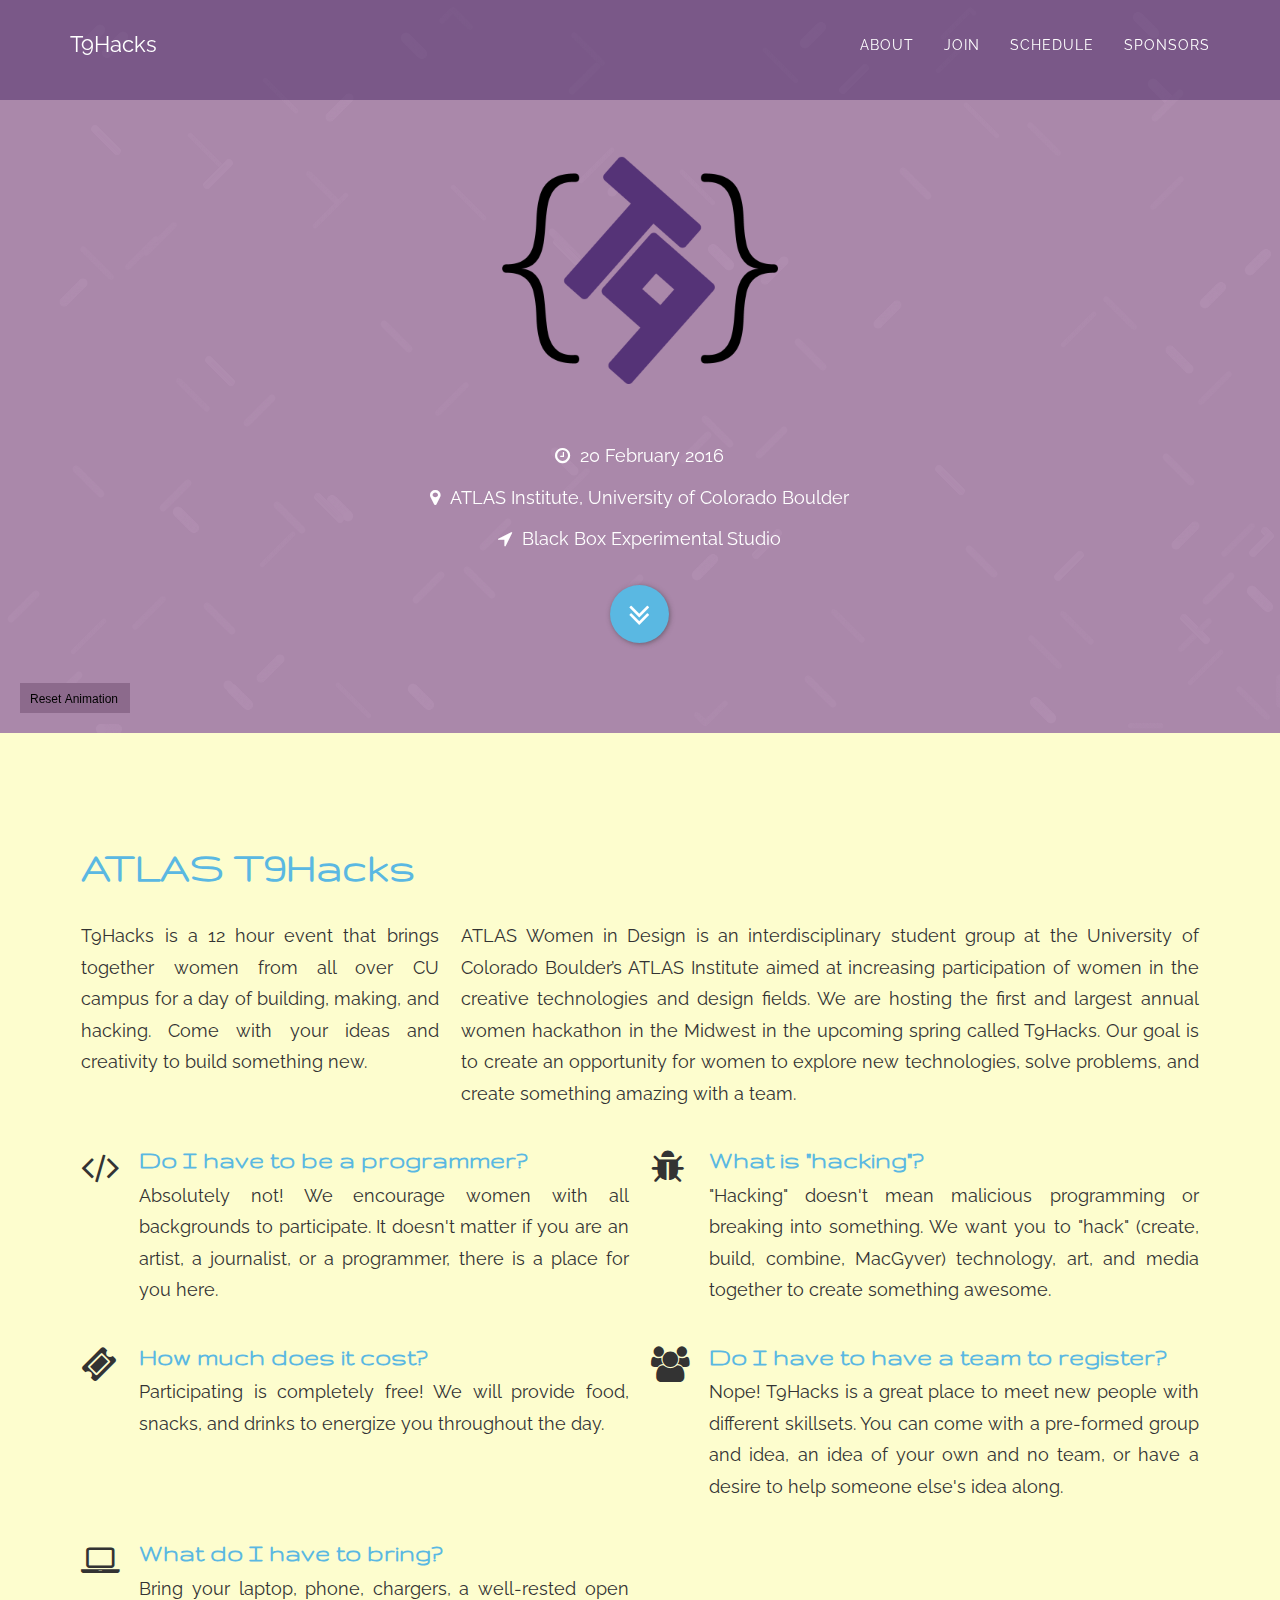
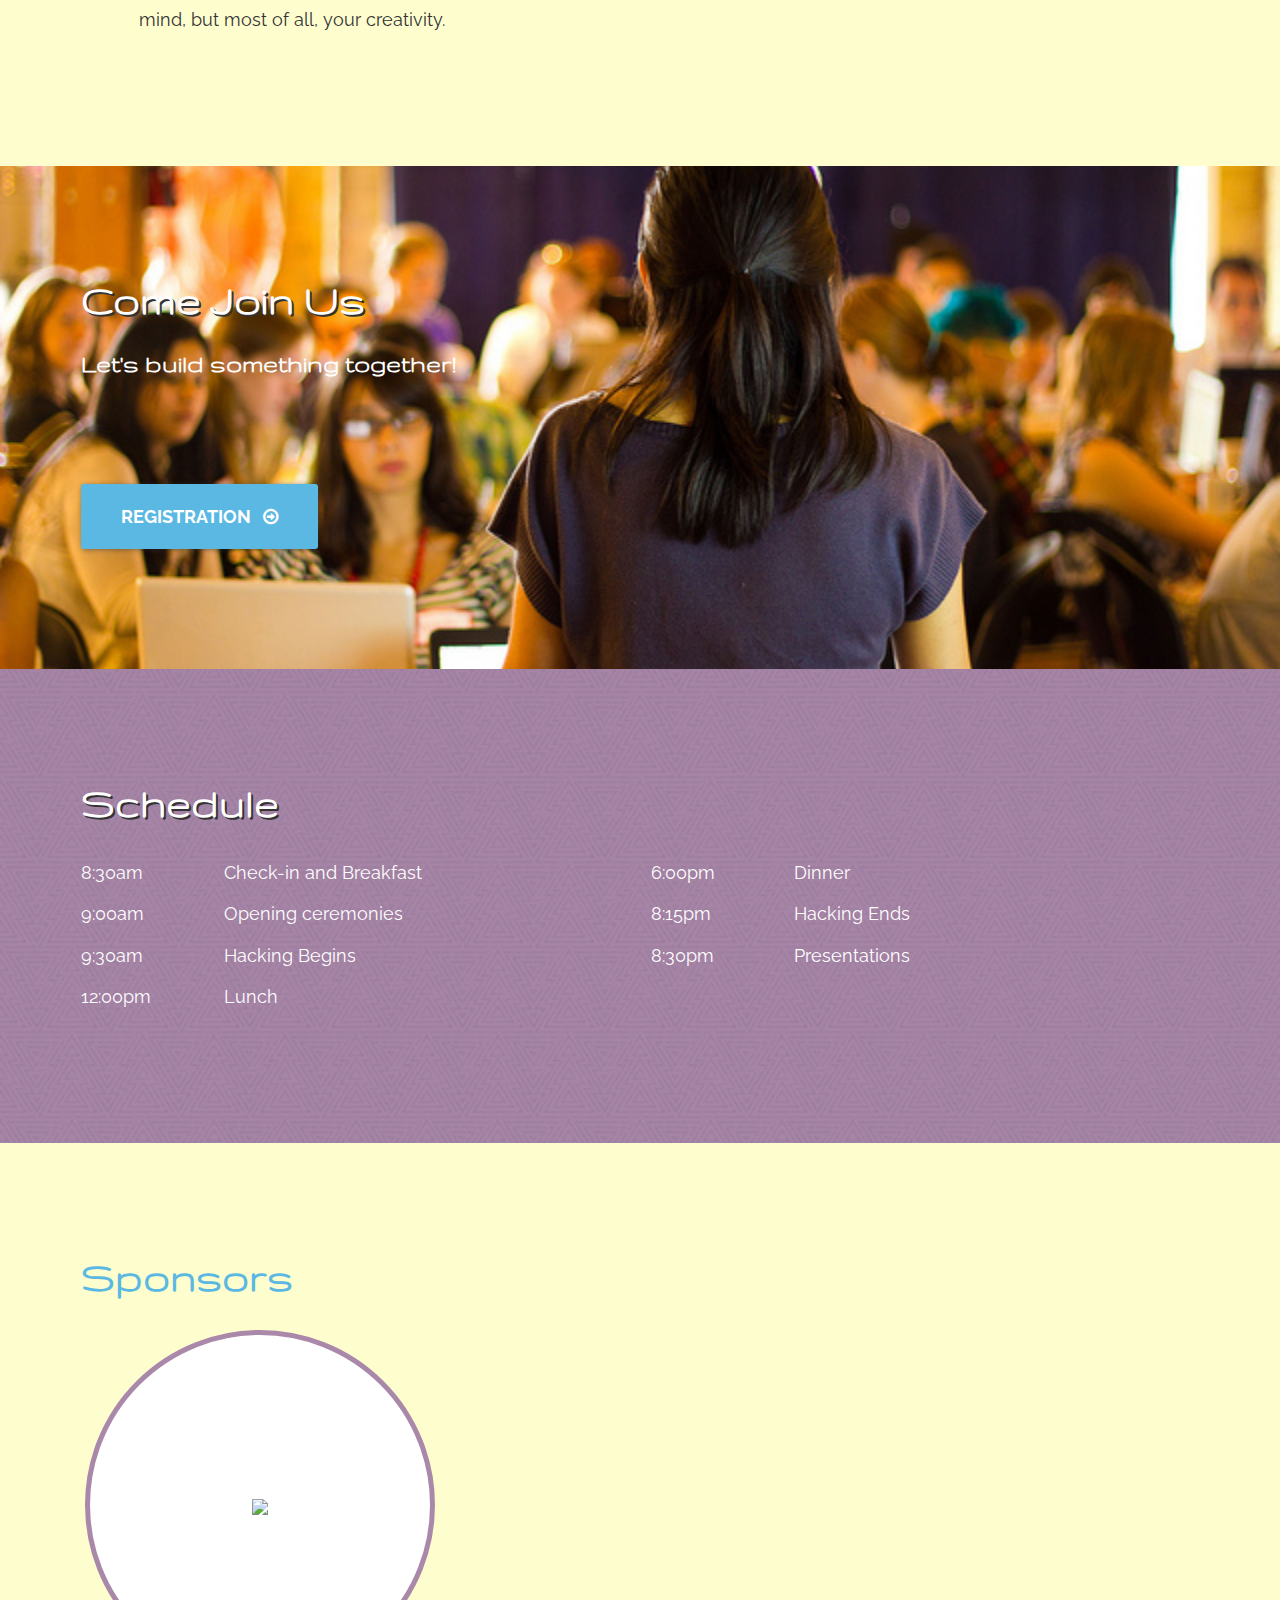
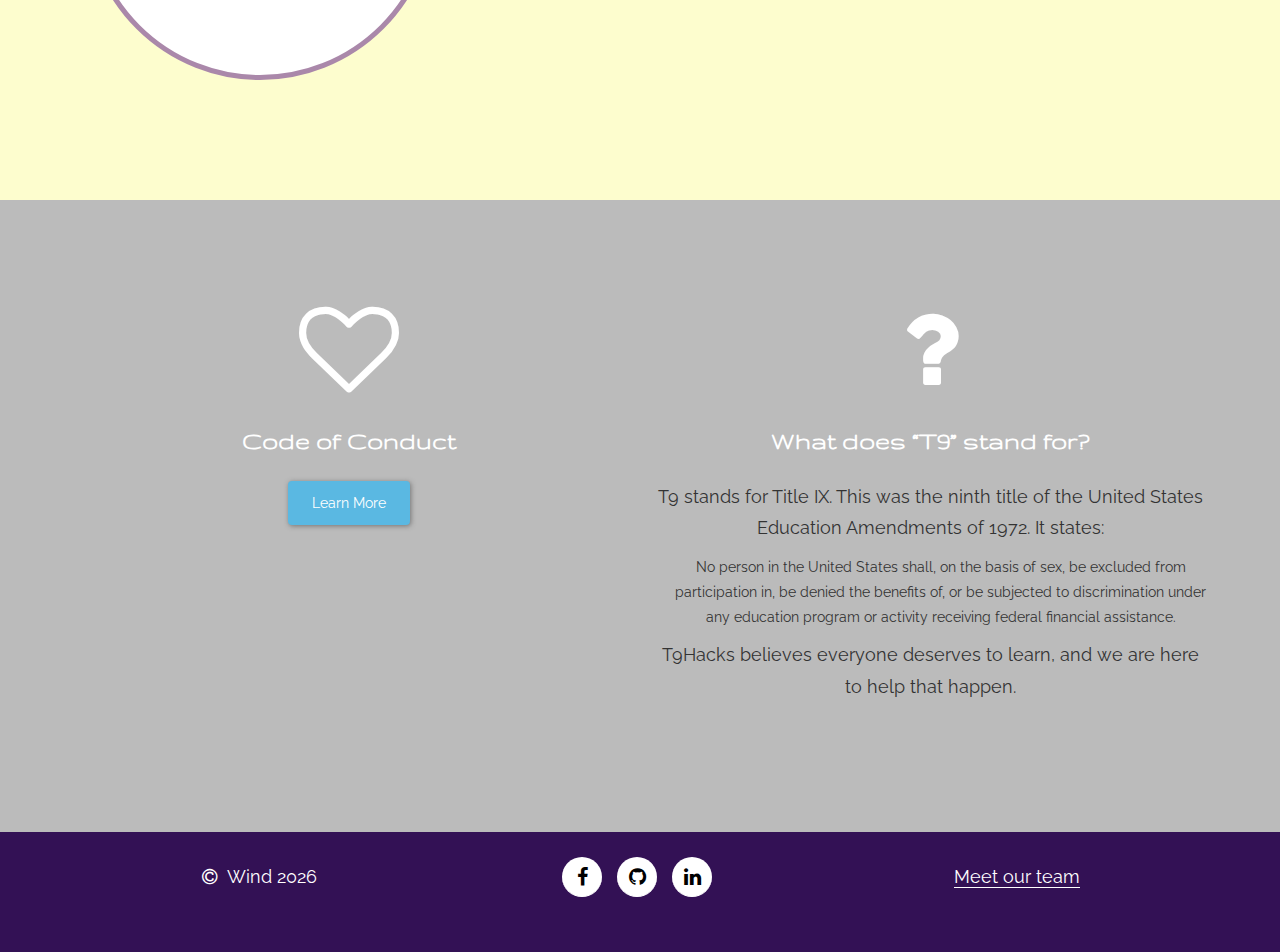
==== index.html @ 3937bfc5 "Commented out gender section for now" ====
<!DOCTYPE html>
<html>
<head>

	<title>T9Hacks</title>
	
	<meta charset="utf-8">
	<meta http-equiv="Content-Type" content="text/html; charset=UTF-8">
	<meta name="viewport" content="width=device-width, initial-scale=1.0">
	
	<!-- Favicon -->
	<link rel="shortcut icon" href="images/favicon.ico" type="image/x-icon">
	<link rel="icon" href="images/favicon.ico" type="image/x-icon">

	<!-- Bootstrap Core CSS -->
	<link href="plugins/bootstrap/css/bootstrap.min.css" rel="stylesheet">
	
	<!-- Agency Theme CSS -->
	<link href="plugins/agency/css/agency.css" rel="stylesheet">
	
	<!-- Custom Fonts -->
	<link href="plugins/agency/font-awesome/css/font-awesome.min.css" rel="stylesheet" type="text/css">
	<link href='https://fonts.googleapis.com/css?family=Raleway' rel='stylesheet' type='text/css'>
	<link href='https://fonts.googleapis.com/css?family=Gruppo' rel='stylesheet' type='text/css'>
	
	<!-- Custom CSS -->
	<link href="css/1140.css" rel="stylesheet" type="text/css" media="all">
	<link href="css/hackathon.css" rel="stylesheet" type="text/css" media="all">
	
</head>
<body id="page-top" class="index hackathon">

	<!-- Navigation -->
	<nav class="navbar navbar-default navbar-fixed-top">
		<div class="container">
		
			<!-- Brand and toggle get grouped for better mobile display -->
			<div class="navbar-header page-scroll">
				<button type="button" class="navbar-toggle" data-toggle="collapse" data-target="#bs-example-navbar-collapse-1">
					<span class="sr-only">Toggle navigation</span>
					<span class="icon-bar"></span>
					<span class="icon-bar"></span>
					<span class="icon-bar"></span>
				</button>
				<a class="navbar-brand page-scroll" href="#page-top">T9Hacks</a>
			</div>

			<!-- Collect the nav links, forms, and other content for toggling -->
			<div class="collapse navbar-collapse" id="bs-example-navbar-collapse-1">
				<ul class="nav navbar-nav navbar-right">
					<li class="hidden"><a href="#page-top"></a></li>
					<li><a class="page-scroll" href="#questions">About</a></li>
					<li><a class="page-scroll" href="#join">Join</a></li>
					<li><a class="page-scroll" href="#schedule">Schedule</a></li>
					<li><a class="page-scroll" href="#sponsors">Sponsors</a></li>
				</ul>
			</div>
			<!-- /.navbar-collapse -->
			
		</div>
		<!-- /.container-fluid -->
	</nav>
	
	
	
	
	<!-- Header -->
	<header id="header" class="bg-head">
	
		<canvas id="header-canvas"></canvas>
		
		<div id="header-container" class="container">
		
			<div class="hack-header">
			
				<div class="row">
					<div class="column12">
						<img class="logo" src="images/t9hacks_logo_transparent.png" />
					</div>
				</div>
					
				<div class="row">
					<div class="column12">
						<p><span class="fa fa-clock-o"></span>&nbsp;&nbsp;20 February 2016</p>
						<p><span class="fa fa-map-marker"></span>&nbsp;&nbsp;ATLAS Institute, University of Colorado Boulder</p>
						<p><span class="fa fa-location-arrow"></span>&nbsp;&nbsp;Black Box Experimental Studio</p>
					</div>
				</div>
				
				<div class="row">
					<div class="column12">
						<p><a href="#questions" class="page-scroll btn btn-circle"><i class="down fa fa-angle-double-down"></i></a></p>
					</div>
				</div>
				
			</div>
			
		</div>
		
	</header>
	
	
	<!-- Questions Section -->
	<section id="questions" class="bg-cream">
	
		<div class="container">
		
			<div class="row">
				<div class="column12">
					<h1 class="blue">ATLAS T9Hacks</h1>
				</div>
			</div>
			
			<div class="row">
				<div class="column4">
					<p>
						T9Hacks is a 12 hour event that brings together women from all over CU campus for a day of 
						building, making, and hacking.  Come with your ideas and creativity to build something new.
					</p>
				</div>
				<div class="column8">
					<p>
						ATLAS Women in Design is an interdisciplinary student group at the University of Colorado
						Boulder’s ATLAS Institute aimed at increasing participation of women in the creative 
						technologies and design fields. We are hosting the first and largest annual women hackathon 
						in the Midwest in the upcoming spring called T9Hacks. Our goal is to create an opportunity for 
						women to explore new technologies, solve problems, and create something amazing with a 
						team.
					</p>
				</div>
			</div>
		
			<div class="row">
				<div class="column6 faq">
					<i class="faq-icon fa fa-code"></i>
					<div class="faq-question">
						<h2>Do I have to be a programmer?</h2>
						<p>
							Absolutely not!  We encourage women with all backgrounds to participate.  It doesn't matter
							if you are an artist, a journalist, or a programmer, there is a place for you here.
						</p>
					</div>
				</div>
				<div class="column6 faq">
					<i class="faq-icon fa fa-bug"></i>
					<div class="faq-question">
						<h2>What is "hacking"?</h2>
						<p>
							"Hacking" doesn't mean malicious programming or breaking into something.  We want you to "hack" 
							(create, build, combine, MacGyver) technology, art, and media together to create something awesome.
						</p>
					</div>
				</div>
			</div>
			
			<div class="row">
				<div class="column6 faq">
					<i class="faq-icon fa fa-ticket"></i>
					<div class="faq-question">
						<h2>How much does it cost?</h2>
						<p>
							Participating is completely free! We will provide food, snacks, and drinks to energize you throughout the day.
						</p>
					</div>
				</div>
				<div class="column6 faq">
					<i class="faq-icon fa fa-group"></i>
					<div class="faq-question">
						<h2>Do I have to have a team to register?</h2>
						<p>
							Nope!  T9Hacks is a great place to meet new people with different skillsets.  You can come with a 
							pre-formed group and idea, an idea of your own and no team, or have a desire to help someone else's idea along.  
						</p>
					</div>
				</div>
			</div>
			
			<div class="row">
				<div class="column6 faq">
					<i class="faq-icon fa fa-laptop"></i>
					<div class="faq-question">
						<h2>What do I have to bring?</h2>
						<p>
							Bring your laptop, phone, chargers, a well-rested open mind, but most of all, your creativity.
						</p>
					</div>
				</div>
			</div>
			
		</div>
		
	</section>
	
	
	
	<!-- Join Section -->
	<section id="join" class="bg-image bg-sign-up">
		<div class="container">
			<div class="column12">
			
				<div class="row">
					<h1>Come Join Us</h1>
					<h2 class="white">Let's build something together!</h2>
					<a href="signup.html" class="btn btn-xl" target="_blank">Registration &nbsp; <i class="fa fa-arrow-circle-o-right"></i></a>
				</div>
			</div>
		</div>
	</section>
	
	
	<!-- Schedule Section -->
	<section id="schedule" class="bg-purple">
		<div class="container">
		
			<div class="row">
				<div class="column12">
					<h1>Schedule</h1>
				</div>
			</div>
			
			<div class="row schedule">
			
				<div class="column6 scheduleSection">
					<div class="column3 beta times">
						<p>8:30am</p>
						<p>9:00am</p>
						<p>9:30am</p>
						<p>12:00pm</p>
					</div>
					<div class="column9 omega events">
						<p>Check-in and Breakfast</p>
						<p>Opening ceremonies</p>
						<p>Hacking Begins</p>
						<p>Lunch</p>
					</div>
				</div>
				
				<div class="column6 scheduleSection">
					<div class="column3 beta times">
						<p>6:00pm</p>
						<p>8:15pm</p>
						<p>8:30pm</p>
					</div>
					<div class="column9 omega events">
						<p>Dinner</p>
						<p>Hacking Ends</p>
						<p>Presentations</p>
					</div>
				</div>
				
			</div>
			
		</div>
	</section>
	
	
	
	<!-- Sponsors Section -->
	<section id="sponsors" class="bg-cream">
		<div class="container">
		
			<div class="row">
				<div class="column12">
					<h1 class="blue">Sponsors</h1>
				</div>
			</div>
			
			<div class="row">
				<div class="column4 sponsor">
					<a class="sponsor1" href="http://atlas.colorado.edu/" target="_blank">
						<img src="images/sponsors/atlas_logo_transparent.png" />
					</a>
				</div>
			</div>
			
		</div>
	</section>
	
	
	
	<!-- Info Section -->
	<section id="info" class="bg-grey">
		<div class="container">
		
			<div class="row">
				<div class="column6 beta code-conduct">
					<i class="fa fa-heart-o"></i>
					<h2 class="white">Code of Conduct</h2>
					<a href="http://static.mlh.io/docs/mlh-code-of-conduct.pdf" class="page-scroll btn btn-l" target="_blank">Learn More</a>
				</div>
				<div class="column6 omega why-conduct hack-def">
					<i class="fa fa-question"></i>
					<h2 class="white">What does “T9” stand for?</h2>
					<p>
						T9 stands for Title IX.  This was the ninth title of the United States Education Amendments of 1972.  It states:
					</p>
					<p>
						<span>
							No person in the United States shall, on the basis of sex, be excluded from participation in, be denied the benefits 
							of, or be subjected to discrimination under any education program or activity receiving federal financial assistance.
						</span>
					</p>
                                        <p>T9Hacks believes everyone deserves to learn, and we are here to help that happen.</p>
				</div>
			</div>
			
<!--			<div class="row">
				<div class="column6 beta code-conduct">
					<i class="fa fa-venus"></i>
					<h2 class="white">Why an all-female hackathon?</h2>
					<p>
						Hackathons are a great way for students to become exposed to different technology, create new technology, and build 
						community.  However, most hackathons have very low female participation.  We aim to create opportunity and space for 
						women to explore creative technologies and solve real world problems.
					</p>
				</div>
				<div class="column6 omega why-conduct">
					<i class="fa fa-transgender-alt"></i>
					<h2 class="white">What about other genders?</h2>
					<p>
						We welcome all CU student to participate.  We encourage all female students who self-identify as female to participate.  
						This includes students of all genders who were assigned female at birth, or those who identify as female now.
					</p>
				</div>
			</div>-->
			
		</div>
	</section>
	
	
	
	<!-- Footer -->
	<footer>
		<div class="container">

			<div class="row">
				<div class="column4">
					<span class="copyright"><i class="fa fa-copyright"></i> &nbsp;Wind <span id="copyright-year"></span></span>
				</div>
				<div class="column4">
					<ul class="list-inline social-buttons">
						<li><a href="https://www.facebook.com/groups/414618935414757" target="_blank"><i class="fa fa-facebook"></i></a></li>
						<li><a href="https://github.com/T9Hacks" target="_blank"><i class="fa fa-github"></i></a></li>
						<li><a href="https://www.linkedin.com/groups/8448877" target="_blank"><i class="fa fa-linkedin"></i></a></li>
					</ul>
				</div>
				<div class="column4">
					<ul class="list-inline quicklinks">
						<li><a href="team.html">Meet our team</a></li>
					</ul>
				</div>
			</div>
		
		</div>
	</footer>
	<script>
		var today = new Date();
		var year = today.getFullYear();
		document.getElementById("copyright-year").innerHTML = year;
	</script>
	
	
	
	
	
	<!-- jQuery -->
	<script src="js/jquery-1.11.3.min.js" type="text/javascript"></script>
	
	<!-- Bootstrap Core JavaScript -->
	<script src="plugins/bootstrap/js/bootstrap.min.js"></script>
	
	<!-- Plugin JavaScript -->
	<script src="http://cdnjs.cloudflare.com/ajax/libs/jquery-easing/1.3/jquery.easing.min.js"></script>
	<script src="plugins/agency/js/classie.js"></script>
	<script src="plugins/agency/js/cbpAnimatedHeader.min.js"></script>

	<!-- Custom Theme JavaScript -->
	<script src="plugins/agency/js/agency.js"></script>
	
	<!-- Processing -->
	<script src="js/p5.min.js"></script>
	<script src="js/p5_starburst.js"></script>
	
	<!-- Google Analytics -->
	<script src="js/analyticstracking.js"></script>

</body>
</html>
---- plugins/agency/css/agency.css ----
/*!
 * Start Bootstrap - Agency Bootstrap Theme (http://startbootstrap.com)
 * Code licensed under the Apache License v2.0.
 * For details, see http://www.apache.org/licenses/LICENSE-2.0.
 * 
 * Doanload: 
 * http://startbootstrap.com/template-overviews/agency/
 *
 * Example: 
 * http://ironsummitmedia.github.io/startbootstrap-agency/
 */

.text-muted {
    color: #777;
}

.text-primary {
    color: #fed136;
}

p {
    font-size: 14px;
    line-height: 1.75;
}

p.large {
    font-size: 16px;
}

a,
a:hover,
a:focus,
a:active,
a.active {
    outline: 0;
}

a {
    color: #fed136;
}

a:hover,
a:focus,
a:active,
a.active {
    color: #fec503;
}

h1,
h2,
h3,
h4,
h5,
h6 {
}

.img-centered {
    margin: 0 auto;
}

.bg-light-gray {
    background-color: #f7f7f7;
}

.bg-darkest-gray {
    background-color: #222;
}

.btn-primary {
    border-color: #fed136;
    text-transform: uppercase;
    font-weight: 700;
    color: #fff;
    background-color: #fed136;
}

.btn-primary:hover,
.btn-primary:focus,
.btn-primary:active,
.btn-primary.active,
.open .dropdown-toggle.btn-primary {
    border-color: #f6bf01;
    color: #fff;
    background-color: #fec503;
}

.btn-primary:active,
.btn-primary.active,
.open .dropdown-toggle.btn-primary {
    background-image: none;
}

.btn-primary.disabled,
.btn-primary[disabled],
fieldset[disabled] .btn-primary,
.btn-primary.disabled:hover,
.btn-primary[disabled]:hover,
fieldset[disabled] .btn-primary:hover,
.btn-primary.disabled:focus,
.btn-primary[disabled]:focus,
fieldset[disabled] .btn-primary:focus,
.btn-primary.disabled:active,
.btn-primary[disabled]:active,
fieldset[disabled] .btn-primary:active,
.btn-primary.disabled.active,
.btn-primary[disabled].active,
fieldset[disabled] .btn-primary.active {
    border-color: #fed136;
    background-color: #fed136;
}

.btn-primary .badge {
    color: #fed136;
    background-color: #fff;
}

.btn-xl {
    padding: 20px 40px;
    border-color: #fed136;
    border-radius: 3px;
    text-transform: uppercase;
    font-size: 18px;
    font-weight: 700;
    color: #fff;
    background-color: #fed136;
}

.btn-xl:hover,
.btn-xl:focus,
.btn-xl:active,
.btn-xl.active,
.open .dropdown-toggle.btn-xl {
    border-color: #f6bf01;
    color: #fff;
    background-color: #fec503;
}

.btn-xl:active,
.btn-xl.active,
.open .dropdown-toggle.btn-xl {
    background-image: none;
}

.btn-xl.disabled,
.btn-xl[disabled],
fieldset[disabled] .btn-xl,
.btn-xl.disabled:hover,
.btn-xl[disabled]:hover,
fieldset[disabled] .btn-xl:hover,
.btn-xl.disabled:focus,
.btn-xl[disabled]:focus,
fieldset[disabled] .btn-xl:focus,
.btn-xl.disabled:active,
.btn-xl[disabled]:active,
fieldset[disabled] .btn-xl:active,
.btn-xl.disabled.active,
.btn-xl[disabled].active,
fieldset[disabled] .btn-xl.active {
    border-color: #fed136;
    background-color: #fed136;
}

.btn-xl .badge {
    color: #fed136;
    background-color: #fff;
}

.navbar-default {
    border-color: transparent;
    background-color: #222;
}

.navbar-default .navbar-brand {
    color: #fed136;
}

.navbar-default .navbar-brand:hover,
.navbar-default .navbar-brand:focus,
.navbar-default .navbar-brand:active,
.navbar-default .navbar-brand.active {
    color: #fec503;
}

.navbar-default .navbar-collapse {
    border-color: rgba(255,255,255,.02);
}

.navbar-default .navbar-toggle {
    border-color: #fed136;
    background-color: #fed136;
}

.navbar-default .navbar-toggle .icon-bar {
    background-color: #fff;
}

.navbar-default .navbar-toggle:hover,
.navbar-default .navbar-toggle:focus {
    background-color: #fed136;
}

.navbar-default .nav li a {
    text-transform: uppercase;
    font-weight: 400;
    letter-spacing: 1px;
    color: #fff;
}

.navbar-default .nav li a:hover,
.navbar-default .nav li a:focus {
    outline: 0;
    color: #fed136;
}

.navbar-default .navbar-nav>.active>a {
    border-radius: 0;
    color: #fff;
    background-color: #fed136;
}

.navbar-default .navbar-nav>.active>a:hover,
.navbar-default .navbar-nav>.active>a:focus {
    color: #fff;
    background-color: #fec503;
}

@media(min-width:768px) {
    .navbar-default {
        padding: 25px 0;
        border: 0;
        background-color: transparent;
        -webkit-transition: padding .3s;
        -moz-transition: padding .3s;
        transition: padding .3s;
    }

    .navbar-default .navbar-brand {
        font-size: 2em;
        -webkit-transition: all .3s;
        -moz-transition: all .3s;
        transition: all .3s;
    }

    .navbar-default .navbar-nav>.active>a {
        border-radius: 3px;
    }

    .navbar-default.navbar-shrink {
        padding: 10px 0;
        background-color: #222;
    }

    .navbar-default.navbar-shrink .navbar-brand {
        font-size: 1.5em;
    }
}

header {
    text-align: center;
    color: #fff;
}

header .intro-text {
    padding-top: 100px;
    padding-bottom: 50px;
}

header .intro-text .intro-lead-in {
    margin-bottom: 25px;
    font-size: 22px;
    font-style: italic;
    line-height: 22px;
}

header .intro-text .intro-heading {
    margin-bottom: 25px;
    text-transform: uppercase;
    font-size: 50px;
    font-weight: 700;
    line-height: 50px;
}

@media(min-width:768px) {
    header .intro-text {
        padding-top: 300px;
        padding-bottom: 200px;
    }

    header .intro-text .intro-lead-in {
        margin-bottom: 25px;
        font-size: 40px;
        font-style: italic;
        line-height: 40px;
    }

    header .intro-text .intro-heading {
        margin-bottom: 50px;
        text-transform: uppercase;
        font-size: 75px;
        font-weight: 700;
        line-height: 75px;
    }
}

section {
    padding: 100px 0;
}

section h2.section-heading {
    margin-top: 0;
    margin-bottom: 15px;
    font-size: 40px;
}

section h3.section-subheading {
    margin-bottom: 75px;
    text-transform: none;
    font-size: 16px;
    font-style: italic;
    font-weight: 400;
}

@media(min-width:768px) {
    section {
        padding: 150px 0;
    }
}

.service-heading {
    margin: 15px 0;
    text-transform: none;
}

#portfolio .portfolio-item {
    right: 0;
    margin: 0 0 15px;
}

#portfolio .portfolio-item .portfolio-link {
    display: block;
    position: relative;
    margin: 0 auto;
    max-width: 400px;
}

#portfolio .portfolio-item .portfolio-link .portfolio-hover {
    position: absolute;
    width: 100%;
    height: 100%;
    opacity: 0;
    background: rgba(254,209,54,.9);
    -webkit-transition: all ease .5s;
    -moz-transition: all ease .5s;
    transition: all ease .5s;
}

#portfolio .portfolio-item .portfolio-link .portfolio-hover:hover {
    opacity: 1;
}

#portfolio .portfolio-item .portfolio-link .portfolio-hover .portfolio-hover-content {
    position: absolute;
    top: 50%;
    width: 100%;
    height: 20px;
    margin-top: -12px;
    text-align: center;
    font-size: 20px;
    color: #fff;
}

#portfolio .portfolio-item .portfolio-link .portfolio-hover .portfolio-hover-content i {
    margin-top: -12px;
}

#portfolio .portfolio-item .portfolio-link .portfolio-hover .portfolio-hover-content h3,
#portfolio .portfolio-item .portfolio-link .portfolio-hover .portfolio-hover-content h4 {
    margin: 0;
}

#portfolio .portfolio-item .portfolio-caption {
    margin: 0 auto;
    padding: 25px;
    max-width: 400px;
    text-align: center;
    background-color: #fff;
}

#portfolio .portfolio-item .portfolio-caption h4 {
    margin: 0;
    text-transform: none;
}

#portfolio .portfolio-item .portfolio-caption p {
    margin: 0;
    font-size: 16px;
    font-style: italic;
}

#portfolio * {
    z-index: 2;
}

@media(min-width:767px) {
    #portfolio .portfolio-item {
        margin: 0 0 30px;
    }
}

.timeline {
    position: relative;
    padding: 0;
    list-style: none;
}

.timeline:before {
    content: "";
    position: absolute;
    top: 0;
    bottom: 0;
    left: 40px;
    width: 2px;
    margin-left: -1.5px;
    background-color: #f1f1f1;
}

.timeline>li {
    position: relative;
    margin-bottom: 50px;
    min-height: 50px;
}

.timeline>li:before,
.timeline>li:after {
    content: " ";
    display: table;
}

.timeline>li:after {
    clear: both;
}

.timeline>li .timeline-panel {
    float: right;
    position: relative;
    width: 100%;
    padding: 0 20px 0 100px;
    text-align: left;
}

.timeline>li .timeline-panel:before {
    right: auto;
    left: -15px;
    border-right-width: 15px;
    border-left-width: 0;
}

.timeline>li .timeline-panel:after {
    right: auto;
    left: -14px;
    border-right-width: 14px;
    border-left-width: 0;
}

.timeline>li .timeline-image {
    z-index: 100;
    position: absolute;
    left: 0;
    width: 80px;
    height: 80px;
    margin-left: 0;
    border: 7px solid #f1f1f1;
    border-radius: 100%;
    text-align: center;
    color: #fff;
    background-color: #fed136;
}

.timeline>li .timeline-image h4 {
    margin-top: 12px;
    font-size: 10px;
    line-height: 14px;
}

.timeline>li.timeline-inverted>.timeline-panel {
    float: right;
    padding: 0 20px 0 100px;
    text-align: left;
}

.timeline>li.timeline-inverted>.timeline-panel:before {
    right: auto;
    left: -15px;
    border-right-width: 15px;
    border-left-width: 0;
}

.timeline>li.timeline-inverted>.timeline-panel:after {
    right: auto;
    left: -14px;
    border-right-width: 14px;
    border-left-width: 0;
}

.timeline>li:last-child {
    margin-bottom: 0;
}

.timeline .timeline-heading h4 {
    margin-top: 0;
    color: inherit;
}

.timeline .timeline-heading h4.subheading {
    text-transform: none;
}

.timeline .timeline-body>p,
.timeline .timeline-body>ul {
    margin-bottom: 0;
}

@media(min-width:768px) {
    .timeline:before {
        left: 50%;
    }

    .timeline>li {
        margin-bottom: 100px;
        min-height: 100px;
    }

    .timeline>li .timeline-panel {
        float: left;
        width: 41%;
        padding: 0 20px 20px 30px;
        text-align: right;
    }

    .timeline>li .timeline-image {
        left: 50%;
        width: 100px;
        height: 100px;
        margin-left: -50px;
    }

    .timeline>li .timeline-image h4 {
        margin-top: 16px;
        font-size: 13px;
        line-height: 18px;
    }

    .timeline>li.timeline-inverted>.timeline-panel {
        float: right;
        padding: 0 30px 20px 20px;
        text-align: left;
    }
}

@media(min-width:992px) {
    .timeline>li {
        min-height: 150px;
    }

    .timeline>li .timeline-panel {
        padding: 0 20px 20px;
    }

    .timeline>li .timeline-image {
        width: 150px;
        height: 150px;
        margin-left: -75px;
    }

    .timeline>li .timeline-image h4 {
        margin-top: 30px;
        font-size: 18px;
        line-height: 26px;
    }

    .timeline>li.timeline-inverted>.timeline-panel {
        padding: 0 20px 20px;
    }
}

@media(min-width:1200px) {
    .timeline>li {
        min-height: 170px;
    }

    .timeline>li .timeline-panel {
        padding: 0 20px 20px 100px;
    }

    .timeline>li .timeline-image {
        width: 170px;
        height: 170px;
        margin-left: -85px;
    }

    .timeline>li .timeline-image h4 {
        margin-top: 40px;
    }

    .timeline>li.timeline-inverted>.timeline-panel {
        padding: 0 100px 20px 20px;
    }
}

.team-member {
    margin-bottom: 50px;
    text-align: center;
}

.team-member img {
    margin: 0 auto;
    border: 7px solid #fff;
}

.team-member h4 {
    margin-top: 25px;
    margin-bottom: 0;
    text-transform: none;
}

.team-member p {
    margin-top: 0;
}

aside.clients img {
    margin: 50px auto;
}

section#contact {
    background-color: #222;
    background-image: url(../img/map-image.png);
    background-position: center;
    background-repeat: no-repeat;
}

section#contact .section-heading {
    color: #fff;
}

section#contact .form-group {
    margin-bottom: 25px;
}

section#contact .form-group input,
section#contact .form-group textarea {
    padding: 20px;
}

section#contact .form-group input.form-control {
    height: auto;
}

section#contact .form-group textarea.form-control {
    height: 236px;
}

section#contact .form-control:focus {
    border-color: #fed136;
    box-shadow: none;
}

section#contact::-webkit-input-placeholder {
    text-transform: uppercase;
    font-weight: 700;
    color: #bbb;
}

section#contact:-moz-placeholder {
    text-transform: uppercase;
    font-weight: 700;
    color: #bbb;
}

section#contact::-moz-placeholder {
    text-transform: uppercase;
    font-weight: 700;
    color: #bbb;
}

section#contact:-ms-input-placeholder {
    text-transform: uppercase;
    font-weight: 700;
    color: #bbb;
}

section#contact .text-danger {
    color: #e74c3c;
}

footer {
    padding: 25px 0;
    text-align: center;
}

footer span.copyright {
    text-transform: uppercase;
    text-transform: none;
    line-height: 40px;
}

footer ul.quicklinks {
    margin-bottom: 0;
    text-transform: uppercase;
    text-transform: none;
    line-height: 40px;
}

ul.social-buttons {
    margin-bottom: 0;
}

ul.social-buttons li a {
    display: block;
    width: 40px;
    height: 40px;
    border-radius: 100%;
    font-size: 20px;
    line-height: 40px;
    outline: 0;
    color: #fff;
    background-color: #222;
    -webkit-transition: all .3s;
    -moz-transition: all .3s;
    transition: all .3s;
}

ul.social-buttons li a:hover,
ul.social-buttons li a:focus,
ul.social-buttons li a:active {
    background-color: #fed136;
}

.btn:focus,
.btn:active,
.btn.active,
.btn:active:focus {
    outline: 0;
}

.portfolio-modal .modal-content {
    padding: 100px 0;
    min-height: 100%;
    border: 0;
    border-radius: 0;
    text-align: center;
    background-clip: border-box;
    -webkit-box-shadow: none;
    box-shadow: none;
}

.portfolio-modal .modal-content h2 {
    margin-bottom: 15px;
    font-size: 3em;
}

.portfolio-modal .modal-content p {
    margin-bottom: 30px;
}

.portfolio-modal .modal-content p.item-intro {
    margin: 20px 0 30px;
    font-size: 16px;
    font-style: italic;
}

.portfolio-modal .modal-content ul.list-inline {
    margin-top: 0;
    margin-bottom: 30px;
}

.portfolio-modal .modal-content img {
    margin-bottom: 30px;
}

.portfolio-modal .close-modal {
    position: absolute;
    top: 25px;
    right: 25px;
    width: 75px;
    height: 75px;
    background-color: transparent;
    cursor: pointer;
}

.portfolio-modal .close-modal:hover {
    opacity: .3;
}

.portfolio-modal .close-modal .lr {
    z-index: 1051;
    width: 1px;
    height: 75px;
    margin-left: 35px;
    background-color: #222;
    -webkit-transform: rotate(45deg);
    -ms-transform: rotate(45deg);
    transform: rotate(45deg);
}

.portfolio-modal .close-modal .lr .rl {
    z-index: 1052;
    width: 1px;
    height: 75px;
    background-color: #222;
    -webkit-transform: rotate(90deg);
    -ms-transform: rotate(90deg);
    transform: rotate(90deg);
}

.portfolio-modal .modal-backdrop {
    display: none;
    opacity: 0;
}

::-moz-selection {
    text-shadow: none;
    background: #fed136;
}

::selection {
    text-shadow: none;
    background: #fed136;
}

img::selection {
    background: 0 0;
}

img::-moz-selection {
    background: 0 0;
}

body {
    webkit-tap-highlight-color: #fed136;
}
---- css/1140.css ----
/*
 * 1140 - The lite 1140px resoponsive framework
 * URI: http://kodestudios.com/code/1140.css
 * 
 * Version: 2.3 | 2015-12-20
 * 
 * License: Kode Studios Educational License Version 1.0 
 * License URI: http://kodestudios.com/licenses/educational_v1-0.html
 * 
 * Author: Kode Studios
 * Author URI: http://kodestudios.com
 */






/* 
	http://meyerweb.com/eric/tools/css/reset/ 
	v2.0 | 20110126
	License: none (public domain)
*/
html,body,div,span,object,iframe,h1,h2,h3,h4,h5,h6,p,blockquote,pre,a,abbr,address,cite,code,del,dfn,em,img,ins,q,small,strong,sub,sup,dl,dt,dd,ol,ul,li,fieldset,form,label,legend,table,caption,tbody,tfoot,thead,tr,th,td{border:0;margin:0;padding:0}article,aside,figure,figure img,figcaption,hgroup,footer,header,nav,section,video,object
	{display:block}
a img
	{border:0}
figure
	{position:relative}
figure img
	{width:100%}
/* 
	End resets
*/
	
	
.container12, .container16 {
    margin: 0 auto;
    padding: 0;
    position: relative;
    width: 1140px;
}
.row { margin: 0 0 20px 0; }
.column1, .column2, .column3, .column4, .column5, .column6, .column7, .column8, .column9, .column10, .column11, .column12, .column13, .column14, .column15, .column16 {
    display: inline;
    float: left;
    margin-left: 1%;
    margin-right: 1%;
    
    box-sizing: border-box;
	-moz-box-sizing: border-box;
	-webkit-box-sizing: border-box;
}
.prefix1, .prefix2, .prefix3, .prefix4, .prefix5, .prefix6, .prefix7, .prefix8, .prefix9, .prefix10, .prefix11 {
	display: inline-block;
	float: left;
	height: 1px;
}


.alpha, .container12 .alpha, .container16 .alpha { margin-right: 0; margin-left: 0; }
.beta,  .container12 .beta,  .container16 .beta  { margin-left: 0; }
.omega, .container12 .omega, .container16 .omega { margin-right: 0;}

.column1,  .container12 .column1  { width:  6.33333%; }
.column2,  .container12 .column2  { width: 14.66667%; }
.column3,  .container12 .column3  { width: 23.00000%; }
.column4,  .container12 .column4  { width: 31.33333%; }
.column5,  .container12 .column5  { width: 39.66667%; }
.column6,  .container12 .column6  { width: 48.00000%; }
.column7,  .container12 .column7  { width: 56.33333%; }
.column8,  .container12 .column8  { width: 64.66667%; }
.column9,  .container12 .column9  { width: 73.00000%; }
.column10, .container12 .column10 { width: 81.33333%; }
.column11, .container12 .column11 { width: 89.66667%; }
.column12, .container12 .column12 { width: 98.00000%; }
.column1.beta,  .container12 .column1.beta,  .column1.omega,  .container12 .column1.omega  { width:  7.33333%; }
.column2.beta,  .container12 .column2.beta,  .column2.omega,  .container12 .column2.omega  { width: 15.66667%; }
.column3.beta,  .container12 .column3.beta,  .column3.omega,  .container12 .column3.omega  { width: 24.00000%; }
.column4.beta,  .container12 .column4.beta,  .column4.omega,  .container12 .column4.omega  { width: 32.33333%; }
.column5.beta,  .container12 .column5.beta,  .column5.omega,  .container12 .column5.omega  { width: 40.66667%; }
.column6.beta,  .container12 .column6.beta,  .column6.omega,  .container12 .column6.omega  { width: 49.00000%; }
.column7.beta,  .container12 .column7.beta,  .column7.omega,  .container12 .column7.omega  { width: 57.33333%; }
.column8.beta,  .container12 .column8.beta,  .column8.omega,  .container12 .column8.omega  { width: 65.66667%; }
.column9.beta,  .container12 .column9.beta,  .column9.omega,  .container12 .column9.omega  { width: 74.00000%; }
.column10.beta, .container12 .column10.beta, .column10.omega, .container12 .column10.omega { width: 82.33333%; }
.column11.beta, .container12 .column11.beta, .column11.omega, .container12 .column11.omega { width: 90.66667%; }
.column12.beta, .container12 .column12.beta, .column12.omega, .container12 .column12.omega { width: 99.00000%; }
.column1.alpha,  .container12 .column1.alpha  { width:   8.33333%; }
.column2.alpha,  .container12 .column2.alpha  { width:  16.66667%; }
.column3.alpha,  .container12 .column3.alpha  { width:  25.00000%; }
.column4.alpha,  .container12 .column4.alpha  { width:  33.33333%; }
.column5.alpha,  .container12 .column5.alpha  { width:  41.66667%; }
.column6.alpha,  .container12 .column6.alpha  { width:  50.00000%; }
.column7.alpha,  .container12 .column7.alpha  { width:  58.33333%; }
.column8.alpha,  .container12 .column8.alpha  { width:  66.66667%; }
.column9.alpha,  .container12 .column9.alpha  { width:  75.00000%; }
.column10.alpha, .container12 .column10.alpha { width:  83.33333%; }
.column11.alpha, .container12 .column11.alpha { width:  91.66667%; }
.column12.alpha, .container12 .column12.alpha { width:  100.0000%; }
.prefix1,  .container12 .prefix1  { padding-left:   8.33333%; }
.prefix2,  .container12 .prefix2  { padding-left:  16.66667%; }
.prefix3,  .container12 .prefix3  { padding-left:  25.00000%; }
.prefix4,  .container12 .prefix4  { padding-left:  33.33333%; }
.prefix5,  .container12 .prefix5  { padding-left:  41.66667%; }
.prefix6,  .container12 .prefix6  { padding-left:  50.00000%; }
.prefix7,  .container12 .prefix7  { padding-left:  58.33333%; }
.prefix8,  .container12 .prefix8  { padding-left:  66.66667%; }
.prefix9,  .container12 .prefix9  { padding-left:  75.00000%; }
.prefix10, .container12 .prefix10 { padding-left:  83.33333%; }
.prefix11, .container12 .prefix11 { padding-left:  91.66667%; }

.container16 .column1  { width:  4.25%; }
.container16 .column2  { width: 10.49%; }
.container16 .column3  { width: 16.75%; }
.container16 .column4  { width: 23.00%; }
.container16 .column5  { width: 29.25%; }
.container16 .column6  { width: 35.49%; }
.container16 .column7  { width: 41.75%; }
.container16 .column8  { width: 48.00%; }
.container16 .column9  { width: 54.25%; }
.container16 .column10 { width: 60.49%; }
.container16 .column11 { width: 66.75%; }
.container16 .column12 { width: 73.00%; }
.container16 .column13 { width: 79.25%; }
.container16 .column14 { width: 85.49%; }
.container16 .column15 { width: 91.75%; }
.container16 .column16 { width: 98.00%; }
.container16 .column1.beta,   .container16 .column1.omega   { width:   5.25%; }
.container16 .column2.beta,   .container16 .column2.omega   { width:  11.49%; }
.container16 .column3.beta,   .container16 .column3.omega   { width:  17.75%; }
.container16 .column4.beta,   .container16 .column4.omega   { width:  24.00%; }
.container16 .column5.beta,   .container16 .column5.omega   { width:  30.25%; }
.container16 .column6.beta,   .container16 .column6.omega   { width:  36.49%; }
.container16 .column7.beta,   .container16 .column7.omega   { width:  42.75%; }
.container16 .column8.beta,   .container16 .column8.omega   { width:  49.00%; }
.container16 .column9.beta,   .container16 .column9.omega   { width:  55.25%; }
.container16 .column10.beta,  .container16 .column10.omega  { width:  61.49%; }
.container16 .column12.beta,  .container16 .column11.omega  { width:  67.75%; }
.container16 .column13.beta,  .container16 .column12.omega  { width:  74.00%; }
.container16 .column14.beta,  .container16 .column13.omega  { width:  80.25%; }
.container16 .column15.beta,  .container16 .column14.omega  { width:  86.49%; }
.container16 .column16.beta,  .container16 .column15.omega  { width:  92.75%; }
.container16 .column17.beta,  .container16 .column16.omega  { width:  99.00%; }
.container16 .column1.alpha  { width:   6.25%; }
.container16 .column2.alpha  { width:  12.49%; }
.container16 .column3.alpha  { width:  18.75%; }
.container16 .column4.alpha  { width:  25.00%; }
.container16 .column5.alpha  { width:  31.25%; }
.container16 .column6.alpha  { width:  37.49%; }
.container16 .column7.alpha  { width:  43.75%; }
.container16 .column8.alpha  { width:  50.00%; }
.container16 .column9.alpha  { width:  56.25%; }
.container16 .column10.alpha { width:  62.49%; }
.container16 .column11.alpha { width:  68.75%; }
.container16 .column12.alpha { width:  75.00%; }
.container16 .column13.alpha { width:  81.25%; }
.container16 .column14.alpha { width:  87.49%; }
.container16 .column15.alpha { width:  93.75%; }
.container16 .column16.alpha { width:  100.0%; }
.container16 .prefix1  { padding-left:   6.25%; }
.container16 .prefix2  { padding-left:  12.49%; }
.container16 .prefix3  { padding-left:  18.75%; }
.container16 .prefix4  { padding-left:  25.00%; }
.container16 .prefix5  { padding-left:  31.25%; }
.container16 .prefix6  { padding-left:  37.49%; }
.container16 .prefix7  { padding-left:  43.75%; }
.container16 .prefix8  { padding-left:  50.00%; }
.container16 .prefix9  { padding-left:  56.25%; }
.container16 .prefix10 { padding-left:  62.49%; }
.container16 .prefix11 { padding-left:  68.75%; }
.container16 .prefix12 { padding-left:  75.00%; }
.container16 .prefix13 { padding-left:  81.25%; }
.container16 .prefix14 { padding-left:  87.49%; }
.container16 .prefix15 { padding-left:  93.75%; }

@media only screen and (max-width: 1160px) and (min-width: 960px) {
    .container12, .container16 { width: 960px; }
}

@media only screen and (max-width: 959px) and (min-width: 768px) {
    .container12, .container16 { width: 768px; }
}

@media only screen and (max-width: 767px) {
    .container12, .container16 { width: 100%; }
    .column1,  .column1.alpha,  .column1.beta,  .column1.omega,
    .column2,  .column2.alpha,  .column2.beta,  .column2.omega,
    .column3,  .column3.alpha,  .column3.beta,  .column3.omega,
    .column4,  .column4.alpha,  .column4.beta,  .column4.omega,
    .column5,  .column5.alpha,  .column5.beta,  .column5.omega,
    .column6,  .column6.alpha,  .column6.beta,  .column6.omega,
    .column7,  .column7.alpha,  .column7.beta,  .column7.omega,
    .column8,  .column8.alpha,  .column8.beta,  .column8.omega,
    .column9,  .column9.alpha,  .column9.beta,  .column9.omega,
    .column10, .column10.alpha, .column10.beta, .column10.omega,
    .column11, .column11.alpha, .column11.beta, .column11.omega,
    .column12, .column12.alpha, .column12.beta, .column12.omega,
    
    .container12 .column1,  .container12 .column1.alpha,  .container12 .column1.beta,  .container12 .column1.omega,
    .container12 .column2,  .container12 .column2.alpha,  .container12 .column2.beta,  .container12 .column2.omega,
    .container12 .column3,  .container12 .column3.alpha,  .container12 .column3.beta,  .container12 .column3.omega,
    .container12 .column4,  .container12 .column4.alpha,  .container12 .column4.beta,  .container12 .column4.omega,
    .container12 .column5,  .container12 .column5.alpha,  .container12 .column5.beta,  .container12 .column5.omega,
    .container12 .column6,  .container12 .column6.alpha,  .container12 .column6.beta,  .container12 .column6.omega,
    .container12 .column7,  .container12 .column7.alpha,  .container12 .column7.beta,  .container12 .column7.omega,
    .container12 .column8,  .container12 .column8.alpha,  .container12 .column8.beta,  .container12 .column8.omega,
    .container12 .column9,  .container12 .column9.alpha,  .container12 .column9.beta,  .container12 .column9.omega,
    .container12 .column10, .container12 .column10.alpha, .container12 .column10.beta, .container12 .column10.omega,
    .container12 .column11, .container12 .column11.alpha, .container12 .column11.beta, .container12 .column11.omega,
    .container12 .column12, .container12 .column12.alpha, .container12 .column12.beta, .container12 .column12.omega,
    
	.container16 .column1,  .container16 .column1.alpha,  .container16 .column1.beta,  .container16 .column1.omega,
    .container16 .column2,  .container16 .column2.alpha,  .container16 .column2.beta,  .container16 .column2.omega,
    .container16 .column3,  .container16 .column3.alpha,  .container16 .column3.beta,  .container16 .column3.omega,
    .container16 .column4,  .container16 .column4.alpha,  .container16 .column4.beta,  .container16 .column4.omega,
    .container16 .column5,  .container16 .column5.alpha,  .container16 .column5.beta,  .container16 .column5.omega,
    .container16 .column6,  .container16 .column6.alpha,  .container16 .column6.beta,  .container16 .column6.omega,
    .container16 .column7,  .container16 .column7.alpha,  .container16 .column7.beta,  .container16 .column7.omega,
    .container16 .column8,  .container16 .column8.alpha,  .container16 .column8.beta,  .container16 .column8.omega,
    .container16 .column9,  .container16 .column9.alpha,  .container16 .column9.beta,  .container16 .column9.omega,
    .container16 .column10, .container16 .column10.alpha, .container16 .column10.beta, .container16 .column10.omega,
    .container16 .column11, .container16 .column11.alpha, .container16 .column11.beta, .container16 .column11.omega,
    .container16 .column12, .container16 .column12.alpha, .container16 .column12.beta, .container16 .column12.omega,
    .container16 .column13, .container16 .column13.alpha, .container16 .column13.beta, .container16 .column13.omega,
    .container16 .column14, .container16 .column14.alpha, .container16 .column14.beta, .container16 .column14.omega,
    .container16 .column15, .container16 .column15.alpha, .container16 .column15.beta, .container16 .column15.omega,
    .container16 .column16, .container16 .column16.alpha, .container16 .column16.beta, .container16 .column16.omega
	{
        margin: 0 1% 20px;
        width: 98%;
    }
    .prefix1, .prefix2, .prefix3, .prefix4, .prefix5, .prefix6, .prefix7, .prefix8, .prefix9, .prefix10, .prefix11, 
    .container12 .prefix1, .container12 .prefix2, .container12 .prefix3, .container12 .prefix4, .container12 .prefix5, .container12 .prefix6, .container12 .prefix7, .container12 .prefix8, .container12 .prefix9, .container12 .prefix10, .container12 .prefix11, 
    .container16 .prefix1, .container16 .prefix2, .container16 .prefix3, .container16 .prefix4, .container16 .prefix5, .container16 .prefix6, .container16 .prefix7, .container16 .prefix8, .container16 .prefix9, .container16 .prefix10, .container16 .prefix11, .container16 .prefix12, .container16 .prefix13, .container16 .prefix14, .container16 .prefix15 
    	{ padding-left:0; }
    .row { margin: 0; }
}


.container .center,
.container12 .center,
.container16 .center { 
	margin-left: auto; 
	margin-right: auto;
	display: block;
	float: none;
}

.clearfix:before, .clearfix:after,
.row:before, .row:after,
.container12:before, .container12:after, .container16:before, .container16:after {
    content: '.';
    display: block;
    height: 0;
    overflow: hidden;
    visibility: hidden;
    width: 0;
}


/* http://sonspring.com/journal/clearing-floats */
.clear {
    clear: both;
    display: block;
    height: 0;
    overflow: hidden;
    visibility: hidden;
    width: 0;
}
.row:after, .clearfix:after, .container12:after, .container16:after { clear: both; }


/* For IE7. Move this to separate file when you notice some problems */
.row, .clearfix { zoom: 1; }
img, object, embed { max-width: 100%; }
img { height: auto; }


.noMargin { margin-bottom: 0 !important; }
---- css/hackathon.css ----
/*
Blue: 			#5AB8E2 	80, 184, 226
Dark Blue:		#3a98c2
Cream:			#FDFDCE 	
Light purple: 	#AA88AA 	170, 136, 170
Medium purple:	#553377 	85, 51, 119
Dark purple: 	#331155		51, 17, 85
Grey:			#BBBBBB
*/
/* *************** */
/*      Styles     */
/* *************** */
body, html {
    font-family: "Raleway", Helvetica, sans-serif;
    font-size: 18px;
    line-height: 1.5em;
    background: #331155;
}
* { 
    box-sizing: border-box;
    -moz-box-sizing: border-box;
    -webkit-box-sizing: border-box;
}
h1, h2, h3, h4 {
	font-family: "Gruppo", Helvetica, sans-serif;
	 font-weight: bold;
}
h1 { font-size: 2.5em; line-height: 1.5em; color: #ffffff; text-shadow: 2px 2px #333; }
	h1.blue { color: #5ab8e2; text-shadow: none; }
h2 { font-size: 1.5em; line-height: 1.5em; color: #5ab8e2; }
	h2.white { color: #ffffff; }
h3 {
	font-size: 1.5em; line-height: 1.5em; color: #331155;
}
h4 {
    font-size: 1.3em;
}

p {
	margin-bottom: 10px;
    font-size: inherit;
}

a {
	color: #000;
	text-decoration: none;
	border-bottom: 1px solid #000;
}
a:hover, a:focus, a:active {
	text-decoration: none;
	cursor: pointer;
	color: #5ab8e2;
	border-bottom: 1px solid #5ab8e2;
}
a.btn {
	color: white;
}

ul {
	margin-left: 20px;	
}
li {
	margin-bottom: 10px;
}

.btn {
	-moz-box-shadow:    1px 1px 5px 0px rgba(50, 50, 50, 0.5);
	-webkit-box-shadow: 1px 1px 5px 0px rgba(50, 50, 50, 0.5);
	box-shadow:         1px 1px 5px 0px rgba(50, 50, 50, 0.5);
}
.btn, .btn-l, .btn-xl, .navbar-default .navbar-nav > .active > a {
	background: #5ab8e2;
	color: white;
	border: 0;
	transition: all .3s;
}
.btn:hover, .btn:focus, .btn:active,
.btn-l:hover, .btn-l:focus, .btn-l:active,
.btn-xl:hover, .btn-xl:focus, .btn-xl:active, 
.navbar-default .navbar-nav > .active > a:hover, .navbar-default .navbar-nav > .active > a:focus, .navbar-default .navbar-nav > .active > a:active {
	background: #3a98c2;
	border: 0;
	color: white;
}
.btn-l {
	padding: 12px 24px;
}
.btn-circle {
	border-radius: 50%;
}
.btn.right {
	float: right;
}





/* **************** */
/*		Layout		*/
/* **************** */
/* Head/Intro */
.bg-head {
	background: #AA88AA;
}
/* About */
.bg-womenCode {
	background-image: url(../images/backgrounds/LadiesCode_Purple.png);
}
/* Questions */
.bg-cream {
	background: #FDFDCE;
}
/* Join */
.bg-sign-up {
    background-image: url(../images/backgrounds/LadiesLearningCode2.jpg);
}
/* Schedule */
.bg-purple {
	background-color: #AA88AA;
	background-image: url(../images/backgrounds/new_year_background_AA88AA.png);
	background-position: center center;
}
/* Sponsors */

/* FAQ */
.bg-grey {
	background: #BBB;
}


.bg-image {
	background-attachment: scroll;
    background-position: center center;
    background-repeat: none;
    
    -webkit-background-size: cover;
    -moz-background-size: cover;
    background-size: cover;
    -o-background-size: cover;
	}

.bg-text {
	padding: 20px;
	background: rgba(255, 255, 255, 0.95);
}


.bg-hack {
	background-image: url(../images/backgrounds/LadiesLearningCode3-2.jpg);
}

	
section {
    padding: 100px 0;
}
.section-heading {
    padding: 30px;
    background-color: rgba(40, 40, 40, 0.4);
    color: white;
    margin-bottom: 60px;
}
@media (max-width: 767px) {
    .section-heading {
        padding: 20px;
        margin-bottom: 20px;
    }
}




/* ***************** */
/*      Nav Bar      */
/* ***************** */
nav a {
	text-decoration: none !important;
    border-bottom: 0;
	transition: all .3s;
}
nav a:hover, nav a:focus, nav a:active, nav a:active {
    border-bottom: 0;
}
.navbar {
	padding: 20px 0;
    background-color: rgba(51, 17, 85, 0.4);
    font-size: .8em;
}
.navbar-default {
    /*padding: 20px 0;
    background-color: rgba(51, 17, 85, 0.4);
    font-size: .8em;*/
}
.navbar.navbar-shrink {
	background-color: #331155;
	padding: 10px 0;
}
.navbar .navbar-brand, .navbar-default .navbar-brand {
	font-size: 1.5em;
	color: #fff;
	transition: all .3s;
}
.navbar-toggle {
	color: #5ab8e2;
	transition: all .3s;
}
	
.navbar .navbar-brand:hover, .navbar .navbar-brand:focus, .navbar .navbar-brand:active, 
.navbar .nav li a:hover, .navbar .nav li a:focus {
	color: #3a98c2;
}
.navbar .navbar-toggle {
	border-color: #5ab8e2;
	background-color: #5ab8e2;
}
.navbar .navbar-toggle:hover, .navbar .navbar-toggle:focus, .navbar .navbar-toggle:active {
	background-color: #3a98c2;
}

@media only screen and (max-width: 767px) {
	.navbar {
	    padding: 10px 0;
	}
}


/* ************************ */
/*		Section Styles		*/
/* ************************ */
/* header styles */
header {
	position: relative;
}
#header-canvas {
	position: absolute;
	top: 0;
	right: 0;
	z-index: 1;
}
#header-container {
	position: relative;
	z-index: 2;
}
.hack-header {
	padding: 120px 0 60px;
}
.team-header {
	padding: 160px 0 60px;
}
.signup-header {
	
}
.logo {
	width: 300px;
}
.hack-header .down {
	font-size: 2.5em;
	margin: 8px 6px 3px;
}
.team-title {
	text-align: center;
	margin-bottom: 20px;
}




/* questions */
#questions {}
#questions p {
	text-align: justify;
}
.faq { position: relative; }
.faq-icon {
	font-size: 2em;
	width: 40px;
	margin-top: 11px;
	position: absolute;
	top: 0;
	left: 0;
}
.faq-question {
	margin-left: 58px;
}




/* register */
#join {
	color: white;
}
#join h1, #join h2 {
	font-weight: bold;
}
#join h1 {
	margin-bottom: 10px;
}
#join h2 {
	margin-bottom: 100px;
}



/* schedule */
#schedule {
	color: white;
}
.schedule {}
@media only screen and (max-width: 767px) {
	.schedule .times {
		width: 31.33333%;
		margin-bottom: 0;
	}
	.schedule .events {
		width: 64.66667%;
		margin-bottom: 0;
	}
	.scheduleSection:first-child {
		margin-bottom: 0;
	}
}




/* sponsors */
#sponsors {}
.sponsor {
	text-align: center;
}
.sponsor1 {
	background: white;
	border: 0;
	width: 350px;
	height: 350px;
	line-height: 340px;
	display: inline-block;
	border: 5px solid #AA88AA;
	border-radius: 50%;
}
.sponsor1:hover, .sponsor1:focus, .sponsor1:active {
	background: #5AB8E2;
}
.sponsor1 img{
	max-width: 300px;
	max-height: 300px;
	margin: 20px;
	text-align: center;
	display: inline-block;
}
@media (max-width: 1200px) {
	.sponsor1 {
		width: 300px;
		height: 300px;
		line-height: 290px;
	}
	.sponsor1 img{
		max-width: 250px;
		max-height: 250px;
	}
}
@media (max-width: 991px) {
	.sponsor1 {
		width: 230px;
		height: 230px;
		line-height: 220px;
	}
	.sponsor1 img{
		max-width: 180px;
		max-height: 180px;
	}
}


/* info */
#info .fa { 
	font-size: 100px;
	color: white;
}
.hack-def {
	line-height: 1.1em;
}
.hack-def i, .hack-def span {
	font-size: .8em;
}
.hack-def span {
	display: block;
	margin-left: 20px;
}
.code-conduct, .why-conduct {
	text-align: center;
}
.code-conduct h2, .why-conduct h2 {
	margin: 20px 0;
}




/* team */
.team-member img {
	border-color: #553377;
}
.team-member h3 {
	margin-top: 15px;
}
.team-member img {
	width: 60%;
}




/* **************** */
/*		Footer		*/
/* **************** */
footer {
	background-color: #331155;
}
footer, footer a {
	color: white;
	border-color: white;
}
footer ul.social-buttons li a {
	background-color: white;
	color: black;
}
ul.social-buttons li a:hover, ul.social-buttons li a:focus, ul.social-buttons li a:active {
	background-color: #5ab8e2;
}


@media (min-width: 768px) {

}

@media (max-width: 767px) {

}






/* **************** */
/*		Signup		*/
/* **************** */
/* Choice participant or mentor */
#signupChoice {}
#signupChoice .btn {
	display: block;
	overflow: hidden;
	float: none;
}
.btnHolder { overflow: hidden; }

/* Entire signup sections 9participant and mentor) */
#participantSignup, #mentorSignup {
	display: none;
	overflow: hidden;
}

/* wrapper that holds loading and wrapper */
.signupWrapper {
	position: relative;
	background: #FDFDCE;
	padding: 20px;
	width: 81.33%;
	margin: 0 6.33%;
}

/* loading section */
.signupLoading {
	position: absolute;
	top: 0;
	left: 0;
	display: none;
	z-index: 10;
	background: rgba(200, 200, 200, 0.6);
}
.signupLoading i {
	width: 80px;
	height: 80px;
	font-size: 80px;
	position: absolute;
	left: 50%;
	top: 50%;
	margin: -40px 0 0 -40px;;
}

/* signupSuccess */
.signupSuccess {
	position: absolute;
	top: 0;
	left: 0;
	z-index: 11;
	background: #FDFDCE;
	display: none;
	overflow: hidden;
	background: #FDFDCE;
	padding: 20px;
}
.signupSuccess.error {
	position: relative;
	padding: 10px;
	margin-bottom: 20px;
	display: block;
	border: 3px solid red;
	background: #F99;
	color: white;
}

/* form with all inputs */
.signupForm {
	overflow: hidden;
}

/* field inputs */
.fieldWrapper {
	overflow: hidden;
}
.fieldWrapper label {
	font-weight: normal;
}
.fieldInput {
	width: 100%;
	height: 42px;
	border: 1px solid #5AB8E2;
	background: white;
	position: relative;
}
.fieldInput input {
	width: 100%;
	height: 40px;
	padding: 7px 9px 7px 49px;
	border: 0;
	font-size: .9em;
}
.fieldInput .fa {
	position: absolute;
	top: 0;
	left: 0;
	z-index: 2;
	background: #5AB8E2;
	color: white;
	line-height: 40px;
	width: 40px;
	text-align: center;
}
.fieldError {
	color: red;
	font-size: .8em;
	margin-top: 3px;
}
#upload {
	position: relative;
    overflow: hidden;
}
#resumeName {
	background: white;
}
#resumeUploadBtn {
	width: 72px;
	height: 32px;
	position: absolute;
	top: 4px;
	right: 5px;
	
	z-index: 2;
	
	box-shadow: none;
}
#resumeUploadInput {
	width: 72px;
	height: 32px;
	position: absolute;
	top: 4px;
	right: 5px;
	
	z-index: 3;
	
    margin: 0;
    padding: 0;
    font-size: 20px;
    opacity: 0;
    filter: alpha(opacity=0);
}
#resumeUploadInput:hover + #resumeUploadBtn, #resumeUploadInput:focus + #resumeUploadBtn, #resumeUploadInput:active + #resumeUploadBtn {
	cursor: pointer;
	background-color: #3a98c2;
}
.honeypot {
	opacity: 0;
    filter: alpha(opacity=0);
    width: 0;
    height: 0;
    margin: 0;
    padding: 0;
}
.backBtn {
	float: left;
	display: inline-block;
	border-bottom: 0;
}
.backBtn:hover, .backBtn:focus, .backBtn:active {
	border-bottom: 0;
}
input[type=submit] {
	font-weight: bold;
}



.fieldRadio, .fieldCheckbox {
	display: inline-block;
	float: left;
	margin-right: 20px;
}
.fieldRadio:last-child { margin-right: 0; }
.tgl-label {
	line-height: 2em;
	margin-right: 10px;
	display: inline-block;
	float: left;
}
.tgl-label:hover, .tgl-label:focus, .tgl-label:active {
	cursor: pointer;
}
.areas .fieldRadio {
	width: 23.5%;
	margin-right: 2%;
}
.areas .fieldRadio:nth-child(4n) {
	margin-right: 0;
}
.areas .tgl + .tgl-btn {
	width: 20em;
}

@media (max-width: 1200px) {
	.signupWrapper {
		width: 100%;
		margin: 0;
	}
}
@media (max-width: 767px) {
    .areas .fieldRadio, .areas .fieldRadio:nth-child(4n) {
		width: 32.66667%;
		margin-right: 1%;
	}
	.areas .fieldRadio:nth-child(3n) { margin-right: 0; }
	.areas .tgl + .tgl-btn {
		width: 156px;
	}
}
@media (max-width: 570px) {
    .areas .fieldRadio, .areas .fieldRadio:nth-child(4n), .areas .fieldRadio:nth-child(3n) {
		width: 49.5%;
		margin-right: 1%;
	}
	.areas .fieldRadio:nth-child(2n) { margin-right: 0; }
	.areas .tgl + .tgl-btn {
		width: 100%;
	}
}


/* 
 * checkbox flop toggle from:
 * http://codepen.io/mallendeo/pen/eLIiG
 */
.tgl {
	display: none;
}
.tgl, .tgl:after, .tgl:before, .tgl *, .tgl *:after, .tgl *:before, .tgl + .tgl-btn {
	box-sizing: border-box;
}
.tgl::-moz-selection, .tgl:after::-moz-selection, .tgl:before::-moz-selection, .tgl *::-moz-selection, .tgl *:after::-moz-selection, .tgl *:before::-moz-selection, .tgl + .tgl-btn::-moz-selection {
	background: none;
}
.tgl::selection, .tgl:after::selection, .tgl:before::selection, .tgl *::selection, .tgl *:after::selection, .tgl *:before::selection, .tgl + .tgl-btn::selection {
	background: none;
}
.tgl + .tgl-btn {
	outline: 0;
	display: inline-block;
	width: 4.8em;
	height: 2em;
	position: relative;
	cursor: pointer;
	-webkit-user-select: none;
	-moz-user-select: none;
	-ms-user-select: none;
	user-select: none;
	font-size: .9em;
}
.tgl + .tgl-btn:after, .tgl + .tgl-btn:before {
	position: relative;
	display: block;
	content: "";
	width: 50%;
	height: 100%;
}
.tgl + .tgl-btn:after {
	left: 0;
}
.tgl + .tgl-btn:before {
	display: none;
}
.tgl:checked + .tgl-btn:after {
	left: 50%;
}
.tgl-flip + .tgl-btn {
	padding: 2px;
	-webkit-transition: all .2s ease;
	transition: all .2s ease;
	-webkit-perspective: 100px;
	perspective: 100px;
}
.tgl-flip + .tgl-btn:after, .tgl-flip + .tgl-btn:before {
	display: inline-block;
	-webkit-transition: all .4s ease;
	transition: all .4s ease;
	width: 100%;
	text-align: center;
	position: absolute;
	line-height: 2em;
	color: #fff;
	position: absolute;
	top: 0;
	left: 0;
	-webkit-backface-visibility: hidden;
	backface-visibility: hidden;
	border-radius: 4px;
}
.tgl-flip + .tgl-btn:after {
	content: attr(data-tg-on);
	transform: rotateY(-180deg);
}
.tgl-flip + .tgl-btn:before {
	background: #BBB;
	content: attr(data-tg-off);
}
.tgl-flip + .tgl-btn:active:before {
	-webkit-transform: rotateY(-20deg);
	transform: rotateY(-20deg);
}
.tgl-flip:checked + .tgl-btn:before {
	-webkit-transform: rotateY(180deg);
	transform: rotateY(180deg);
}
.tgl-flip:checked + .tgl-btn:after {
	background: #5AB8E2;
	-webkit-transform: rotateY(0);
	transform: rotateY(0);
	left: 0;
}
.tgl-flip:checked + .tgl-btn:active:after {
	-webkit-transform: rotateY(20deg);
	transform: rotateY(20deg);
}
/* end checkbox flop toggle */
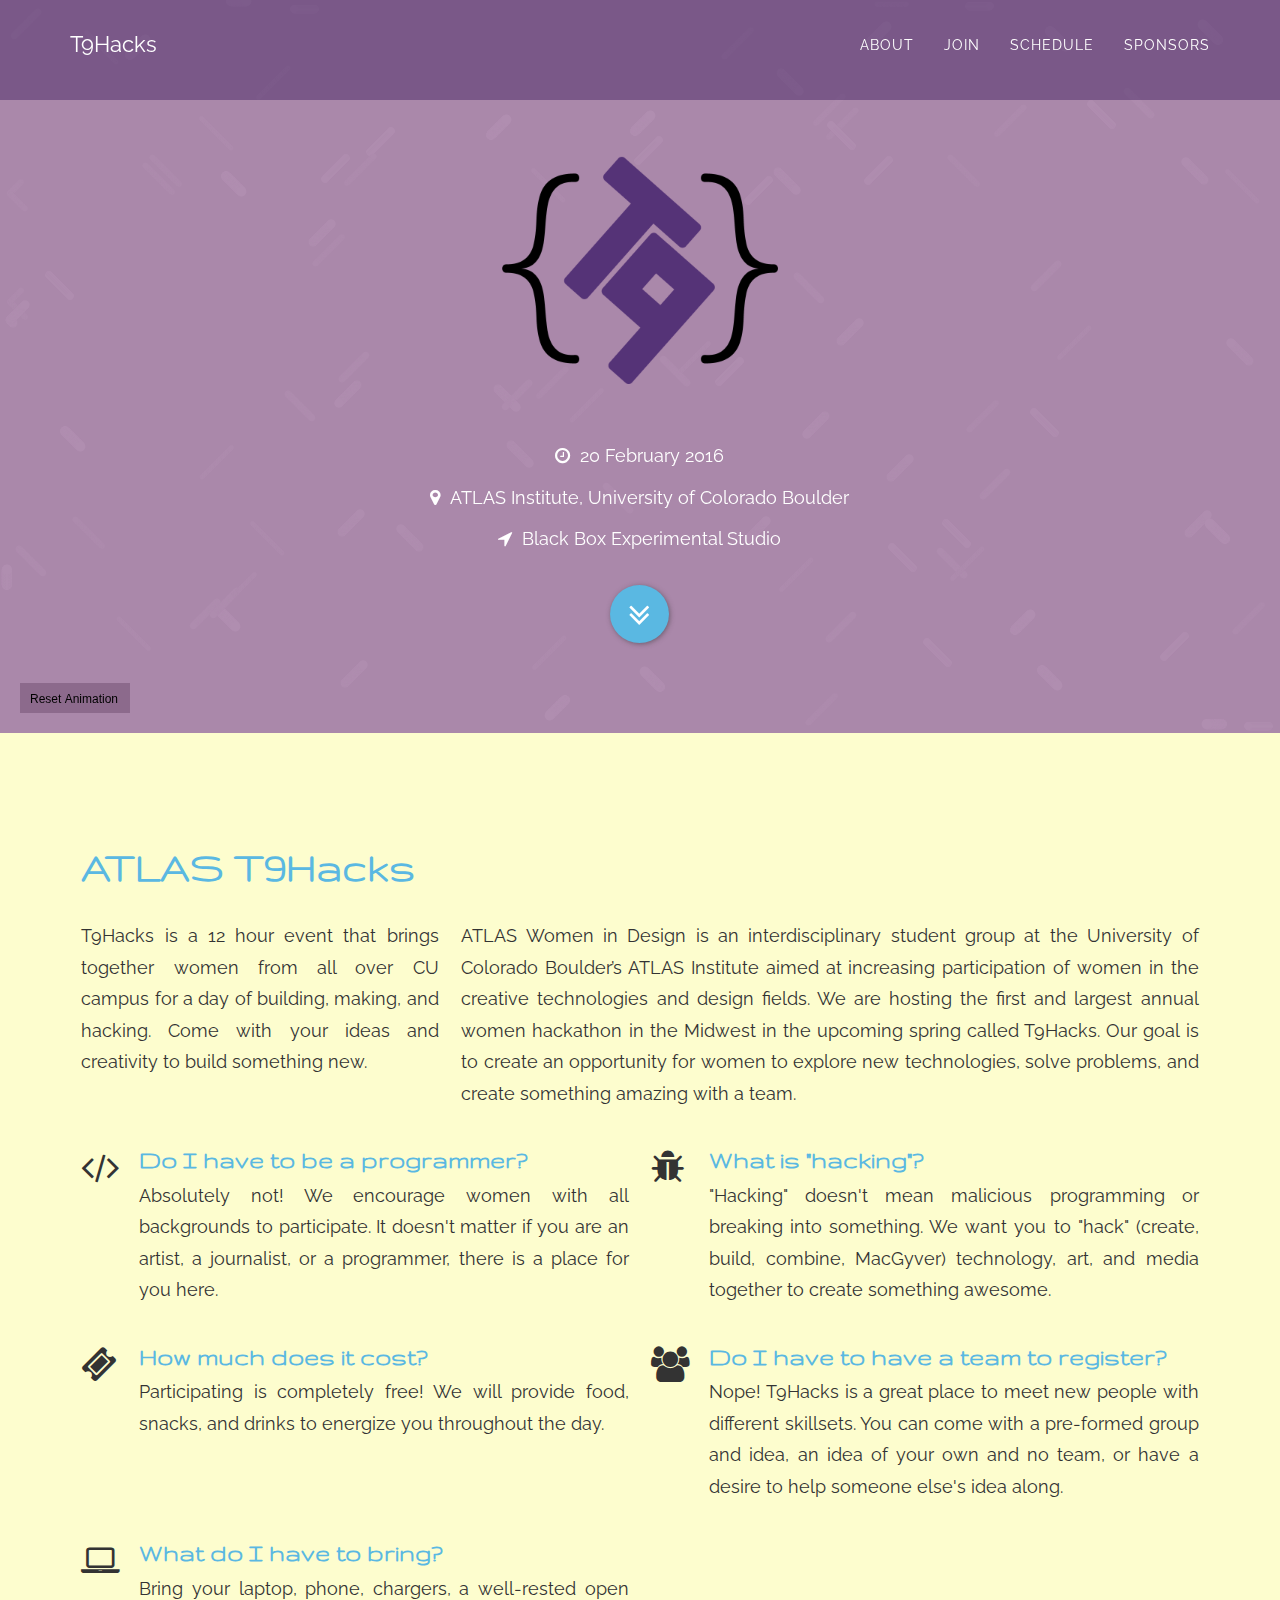
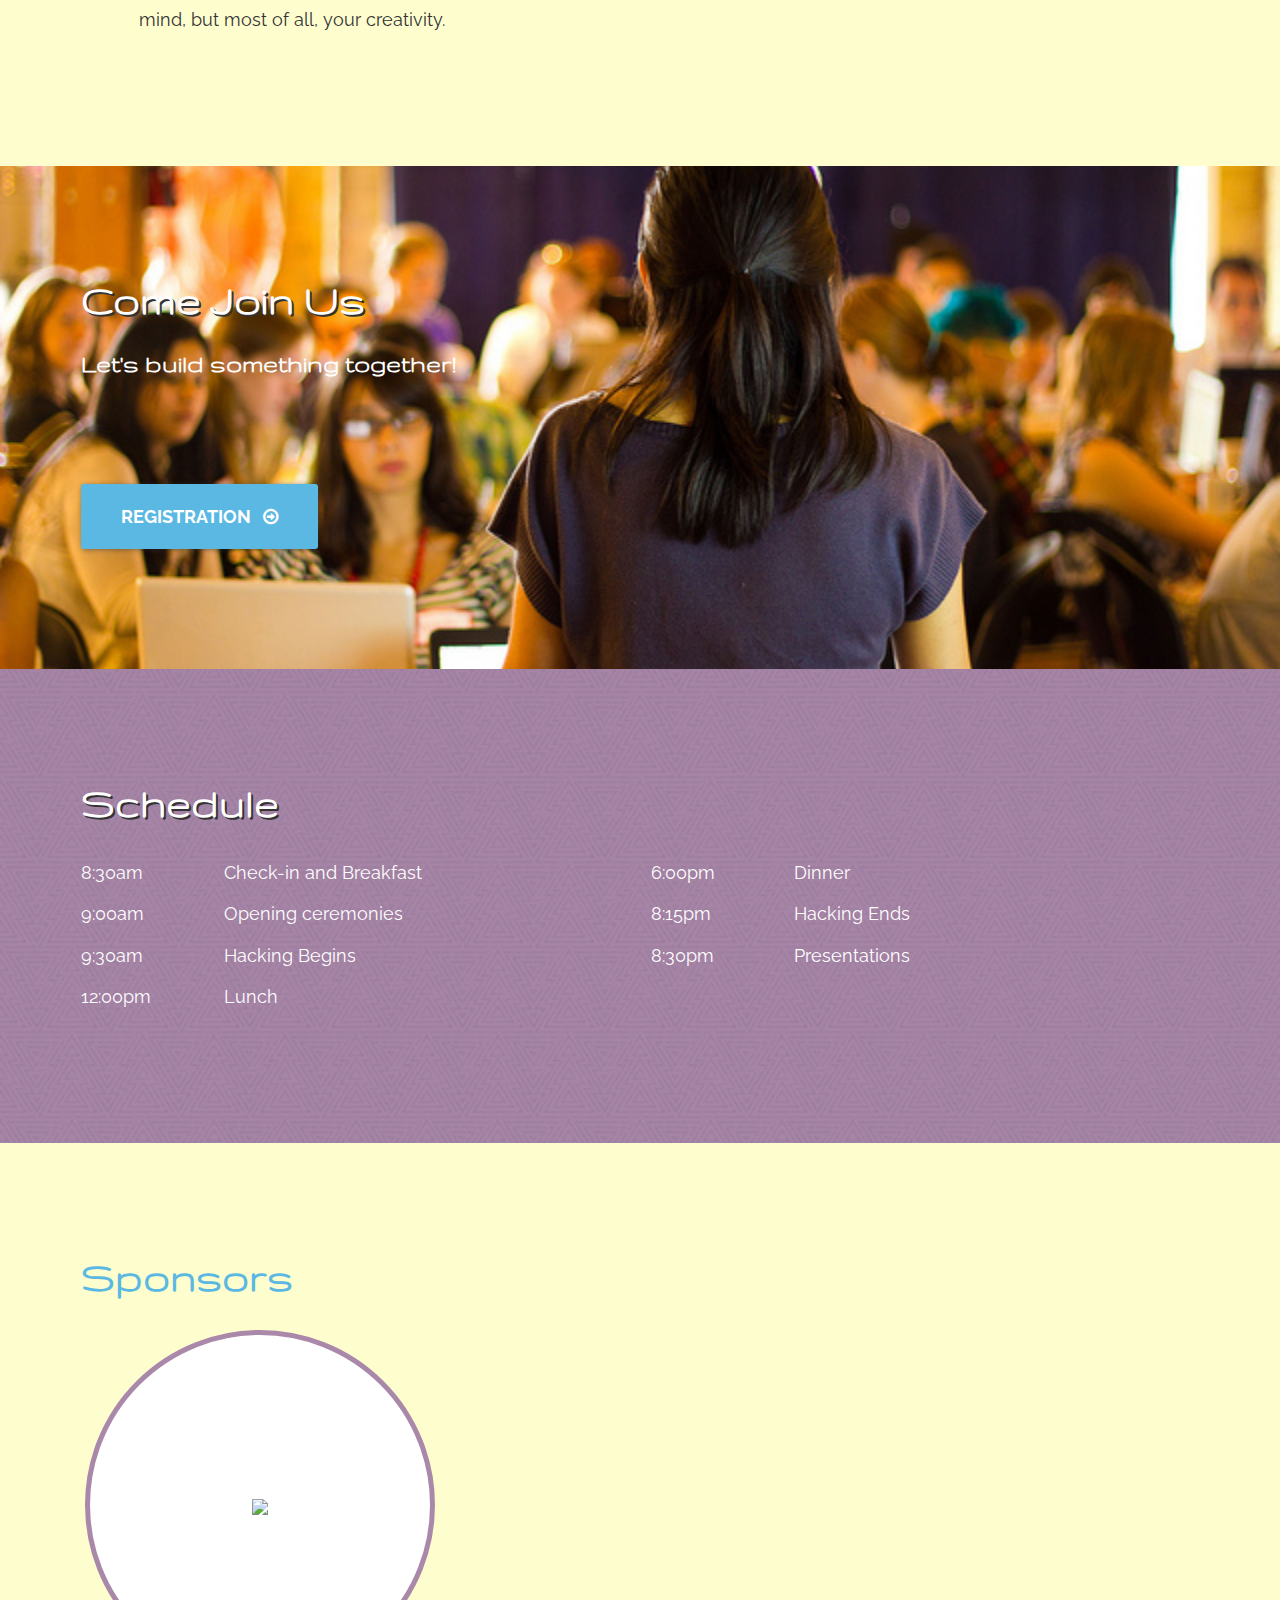
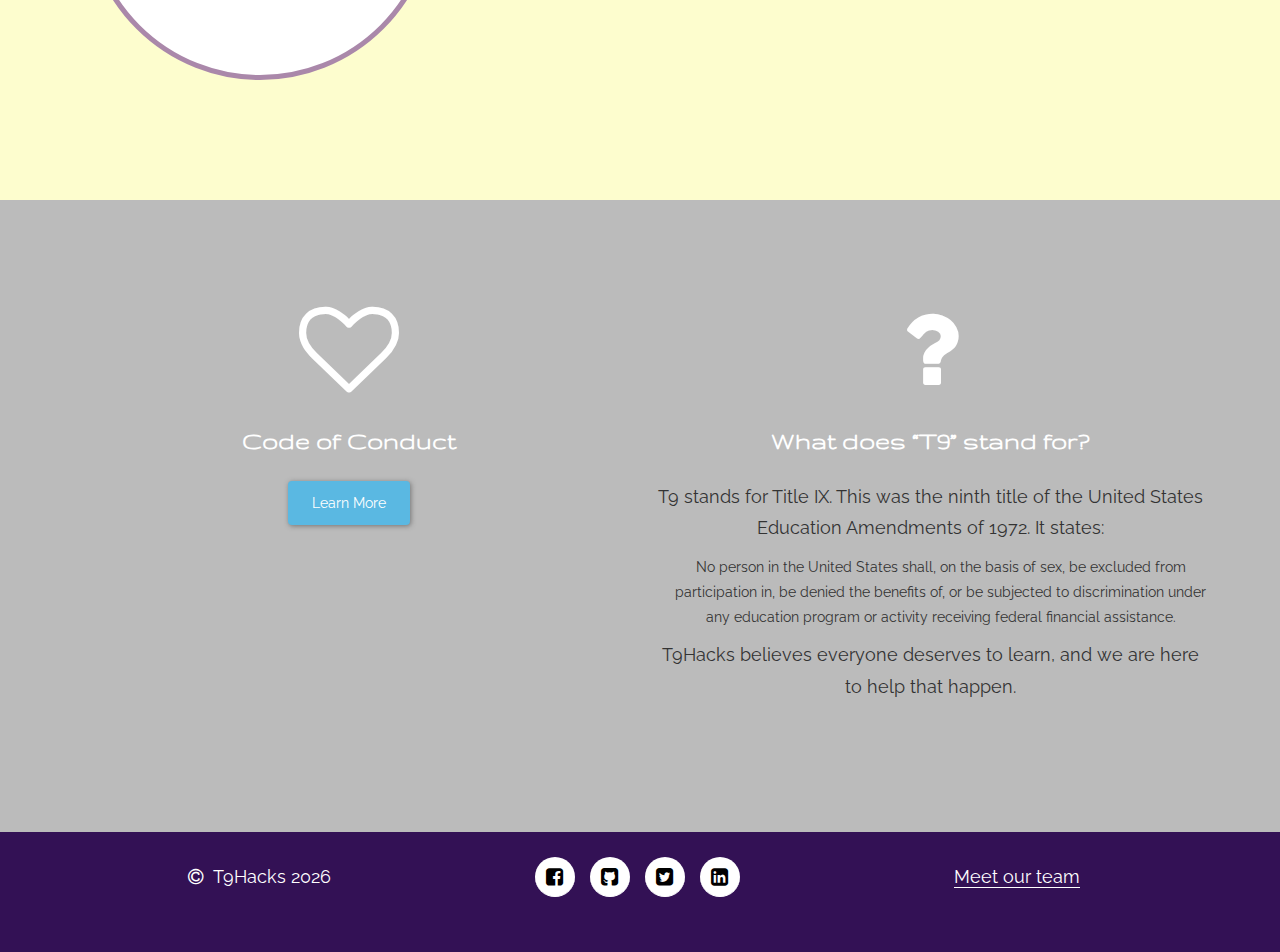
==== commit 51eb43e5: "Added Twitter link" ====
--- a/index.html
+++ b/index.html
@@ -335,13 +335,14 @@
 
 			<div class="row">
 				<div class="column4">
-					<span class="copyright"><i class="fa fa-copyright"></i> &nbsp;Wind <span id="copyright-year"></span></span>
+					<span class="copyright"><i class="fa fa-copyright"></i> &nbsp;T9Hacks <span id="copyright-year"></span></span>
 				</div>
 				<div class="column4">
 					<ul class="list-inline social-buttons">
-						<li><a href="https://www.facebook.com/groups/414618935414757" target="_blank"><i class="fa fa-facebook"></i></a></li>
-						<li><a href="https://github.com/T9Hacks" target="_blank"><i class="fa fa-github"></i></a></li>
-						<li><a href="https://www.linkedin.com/groups/8448877" target="_blank"><i class="fa fa-linkedin"></i></a></li>
+						<li><a href="https://www.facebook.com/groups/414618935414757" target="_blank"><i class="fa fa-facebook-square"></i></a></li>
+						<li><a href="https://github.com/T9Hacks" target="_blank"><i class="fa fa-github-square"></i></a></li>
+                                                <li><a href="https://twitter.com/T9Hacks" target="_blank"><i class="fa fa-twitter-square"></i></a></li>
+						<li><a href="https://www.linkedin.com/groups/8448877" target="_blank"><i class="fa fa-linkedin-square"></i></a></li>
 					</ul>
 				</div>
 				<div class="column4">
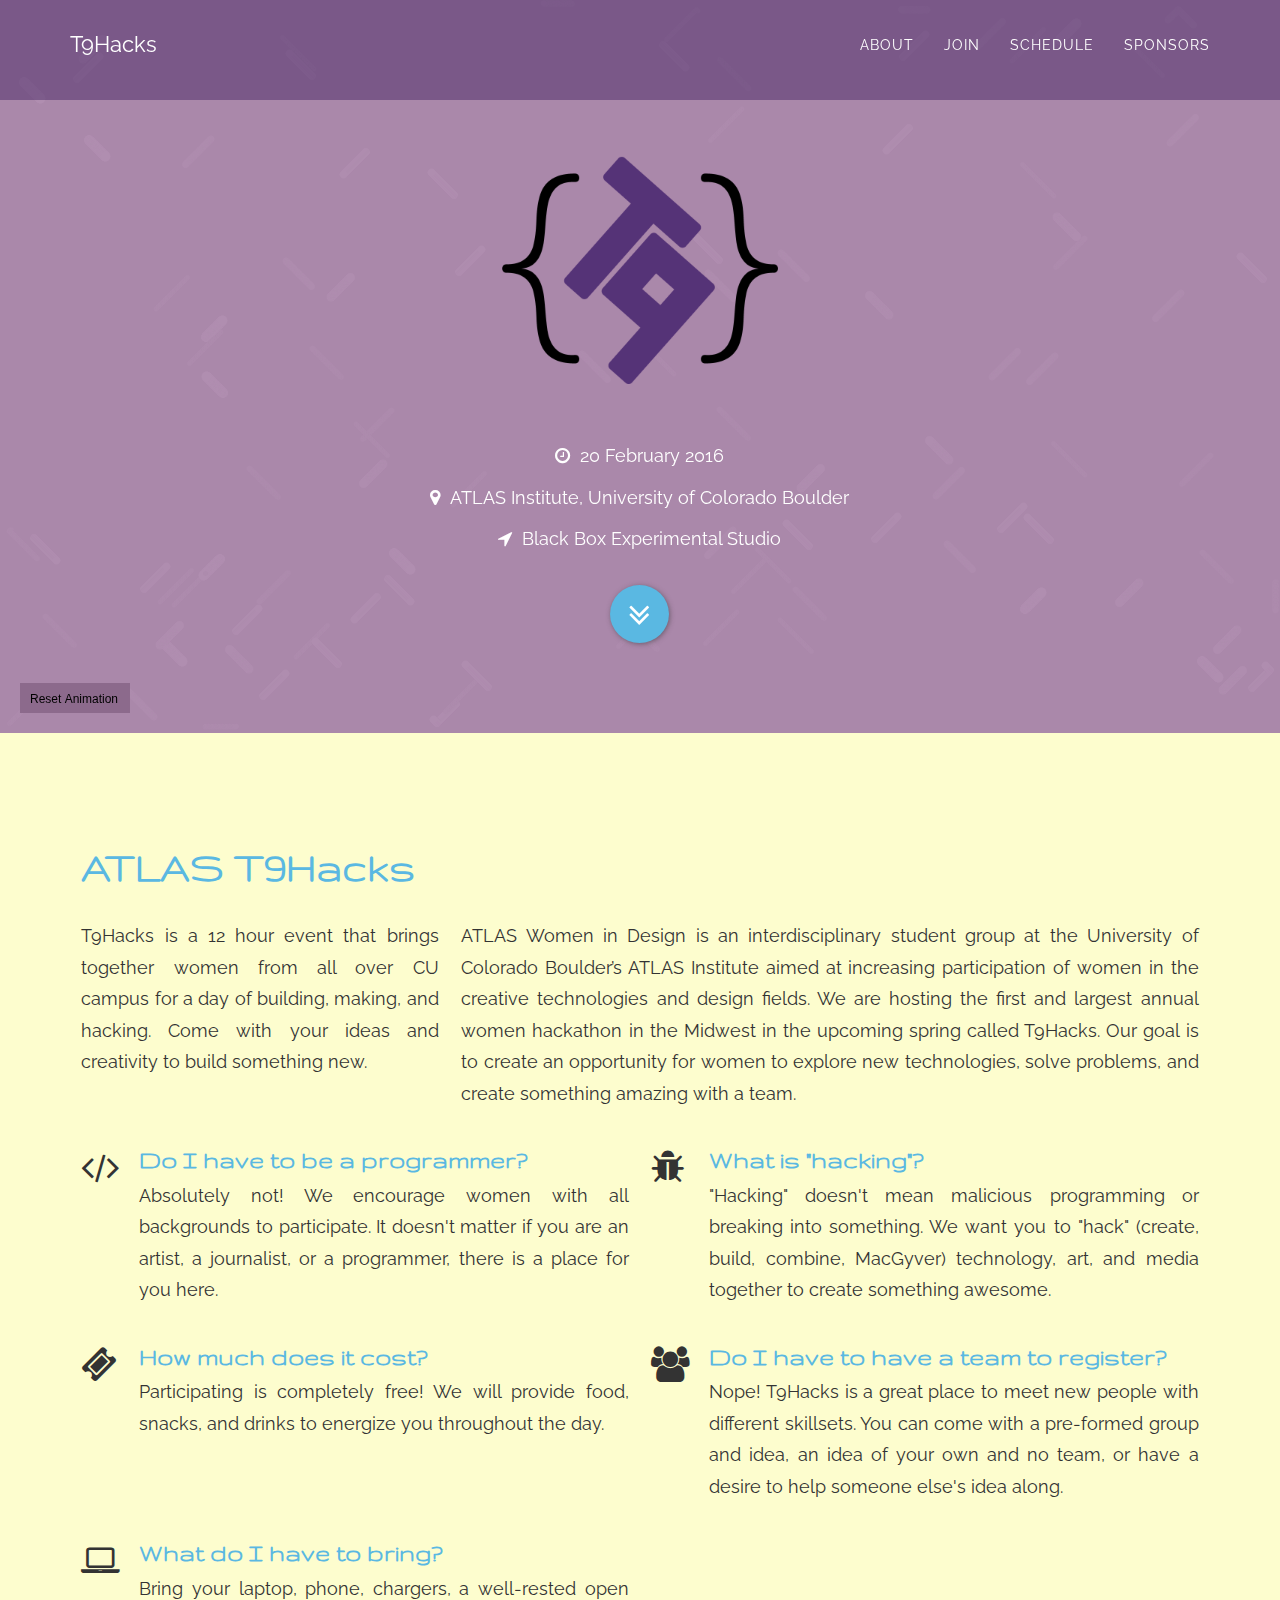
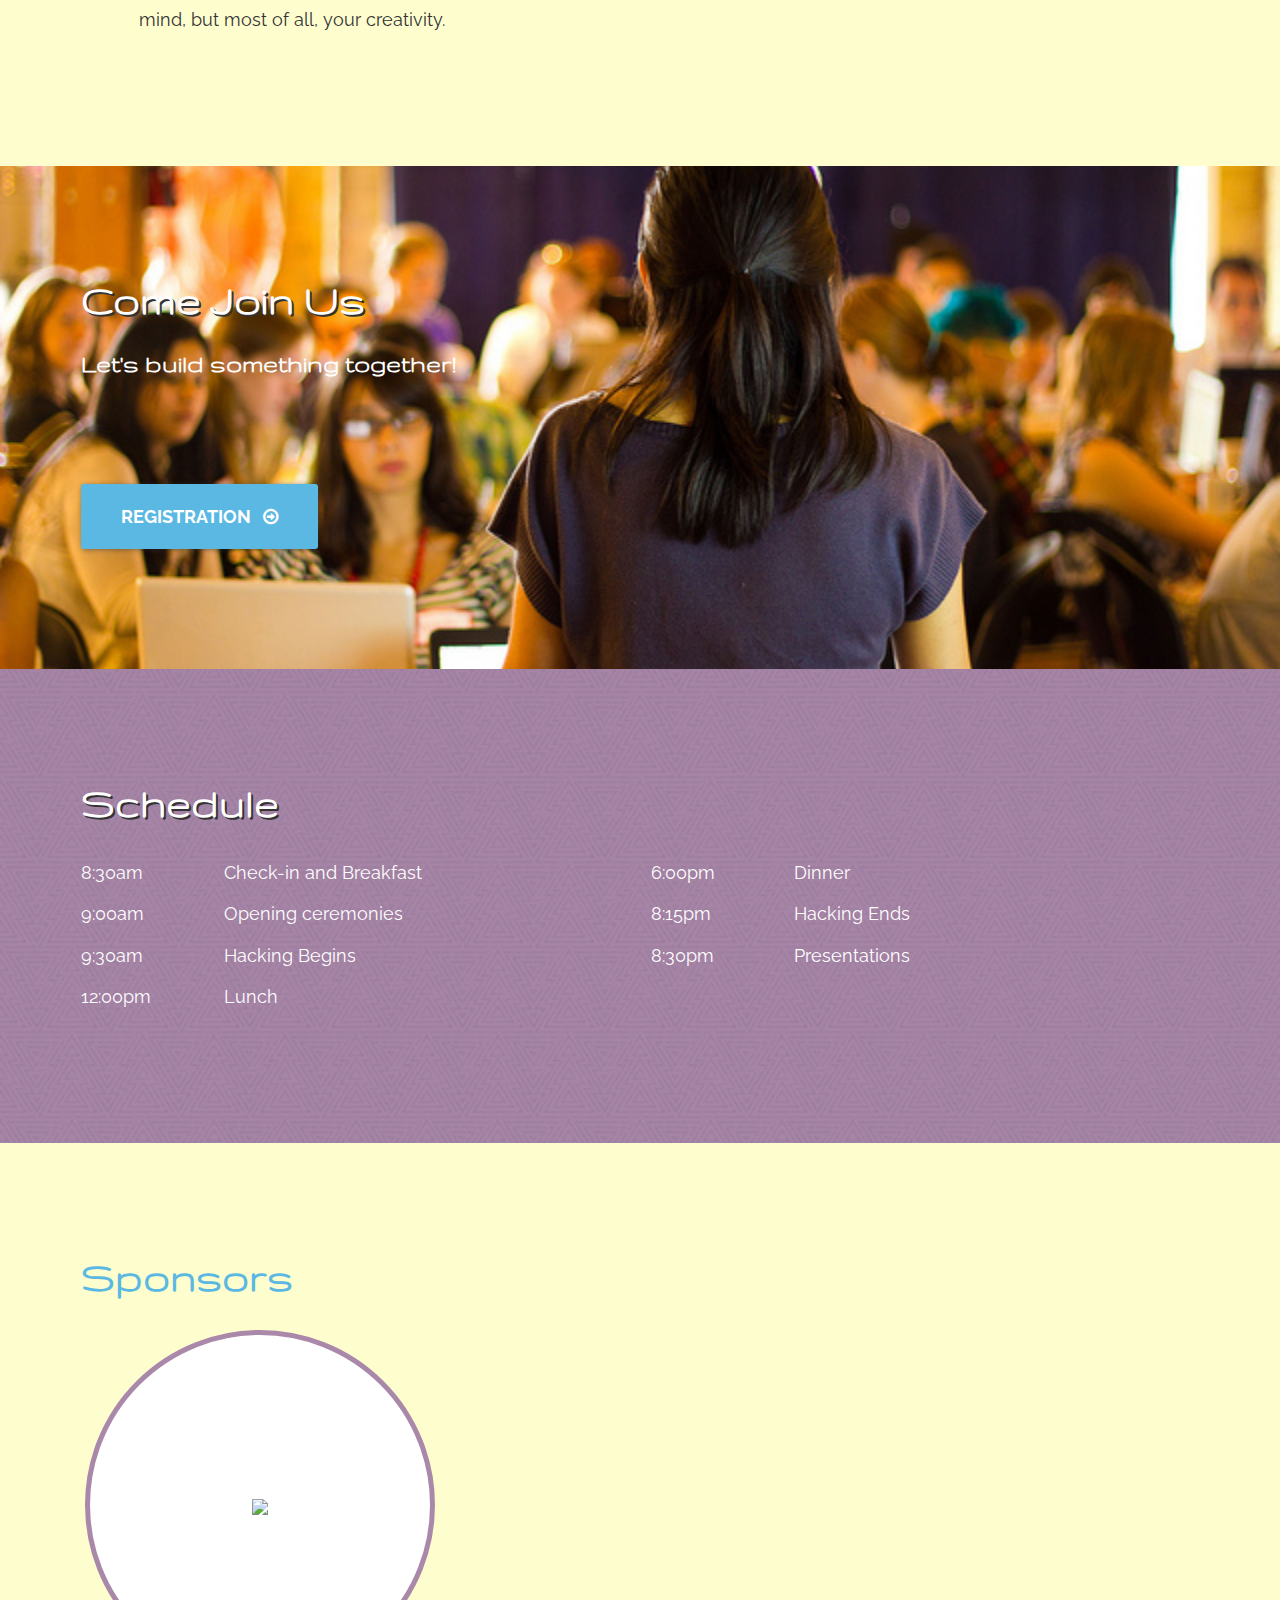
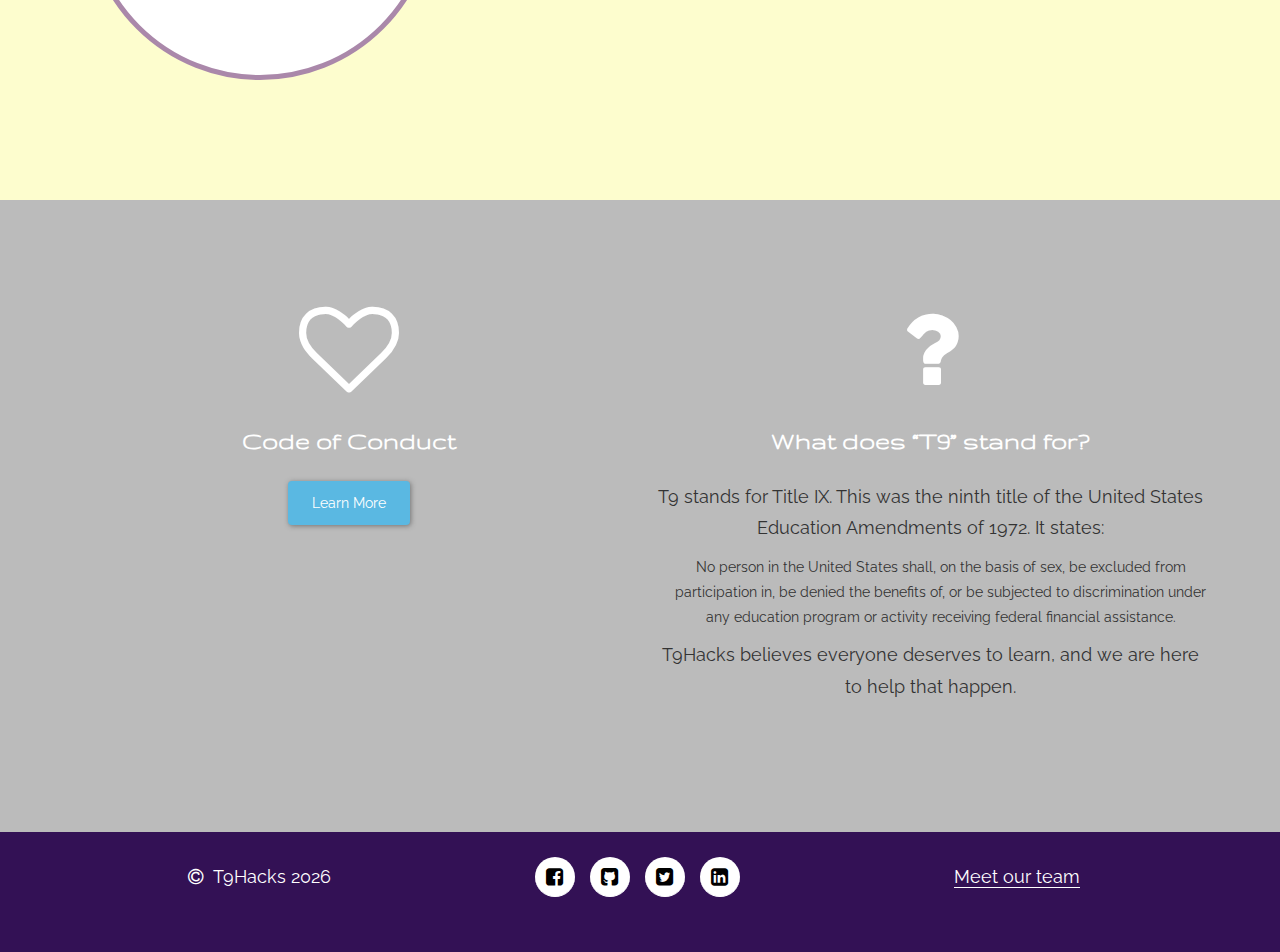
==== commit fbd9cf39: "updated header/footer to match on all pages" ====
--- a/index.html
+++ b/index.html
@@ -341,7 +341,7 @@
 					<ul class="list-inline social-buttons">
 						<li><a href="https://www.facebook.com/groups/414618935414757" target="_blank"><i class="fa fa-facebook-square"></i></a></li>
 						<li><a href="https://github.com/T9Hacks" target="_blank"><i class="fa fa-github-square"></i></a></li>
-                                                <li><a href="https://twitter.com/T9Hacks" target="_blank"><i class="fa fa-twitter-square"></i></a></li>
+						<li><a href="https://twitter.com/T9Hacks" target="_blank"><i class="fa fa-twitter-square"></i></a></li>
 						<li><a href="https://www.linkedin.com/groups/8448877" target="_blank"><i class="fa fa-linkedin-square"></i></a></li>
 					</ul>
 				</div>
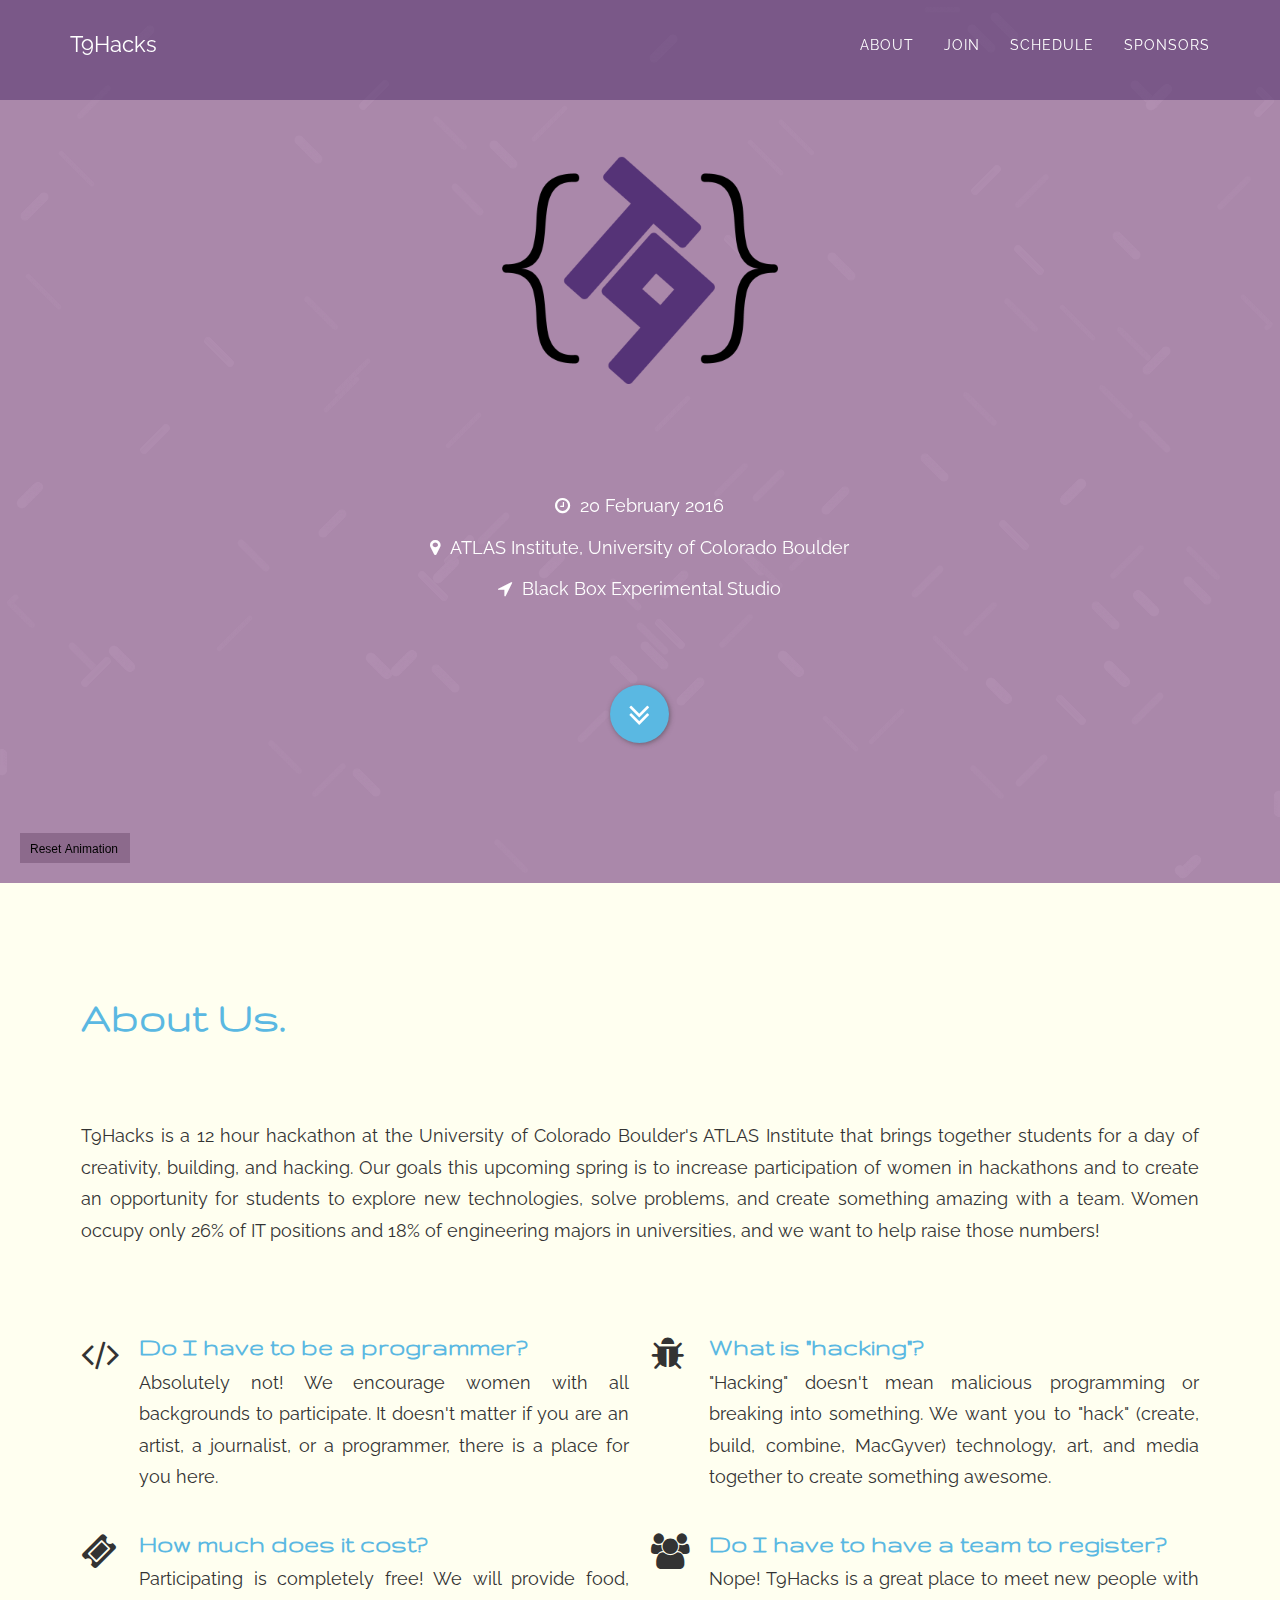
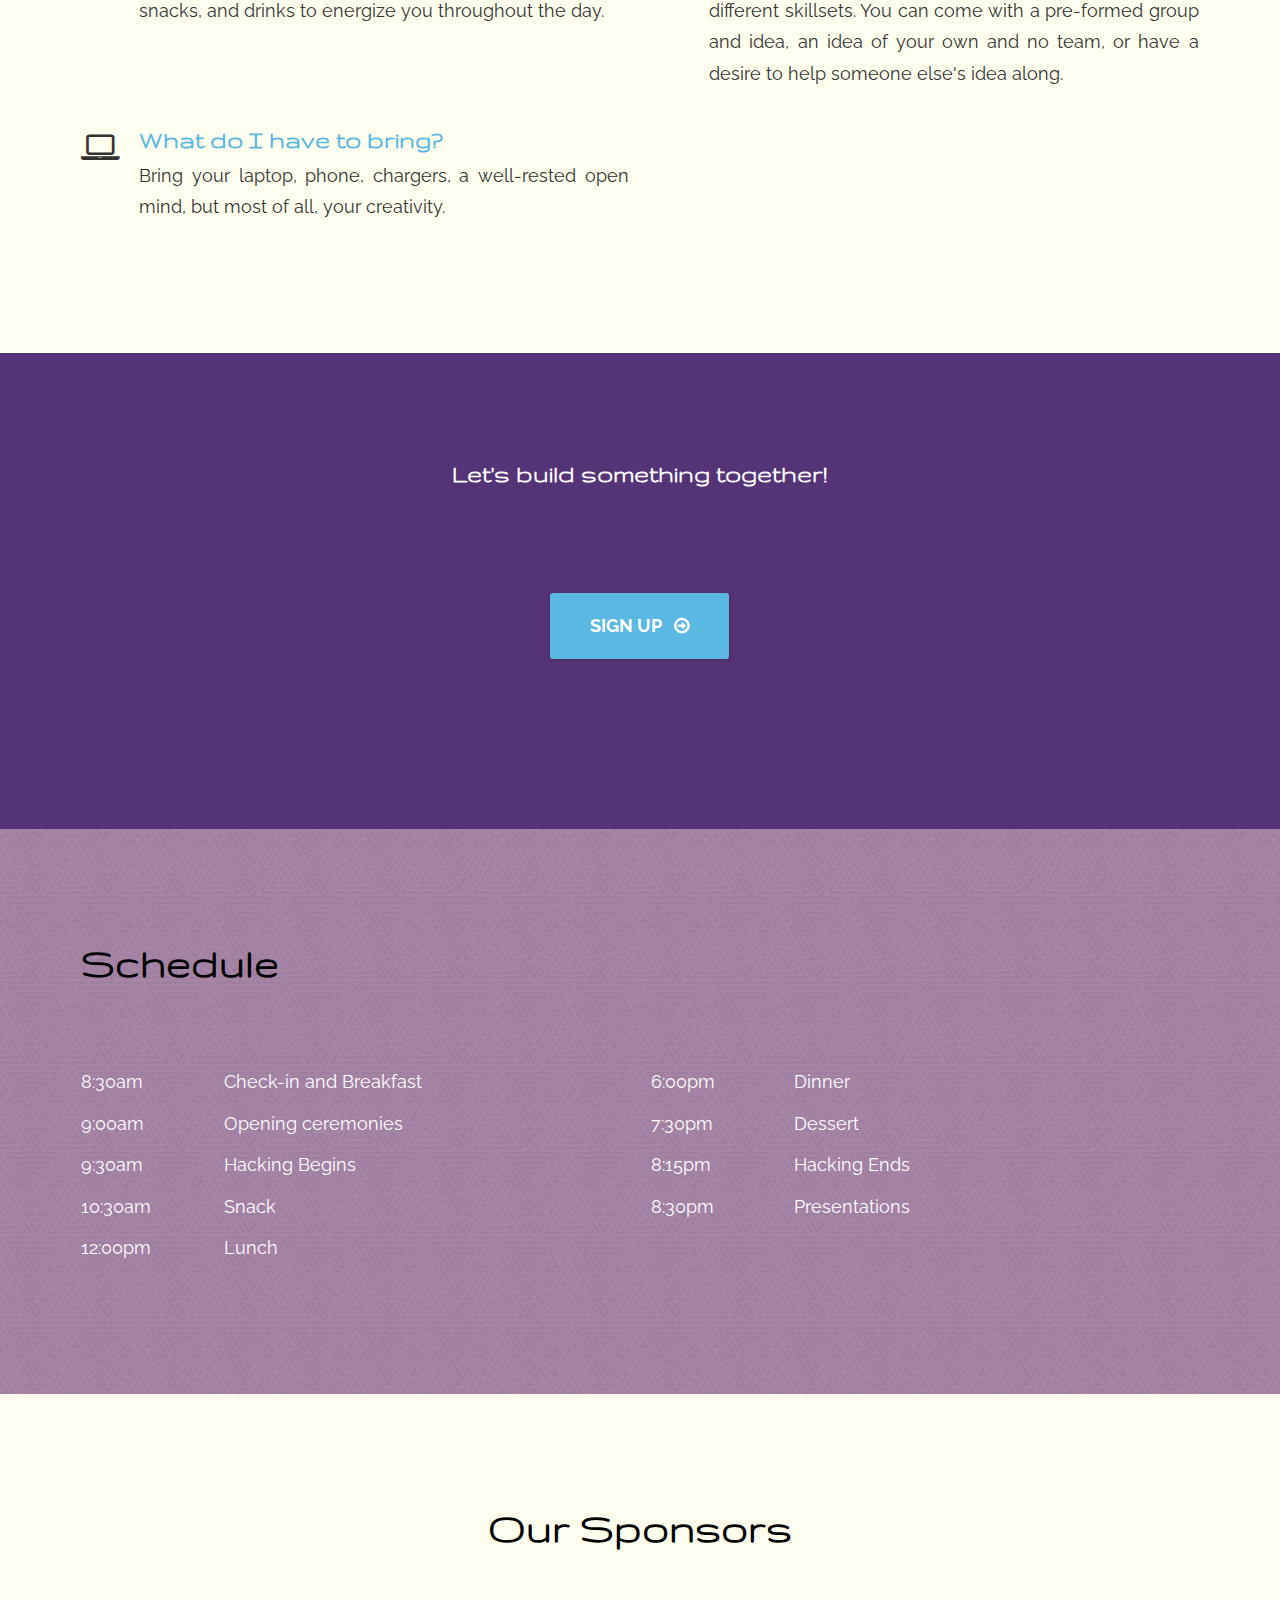
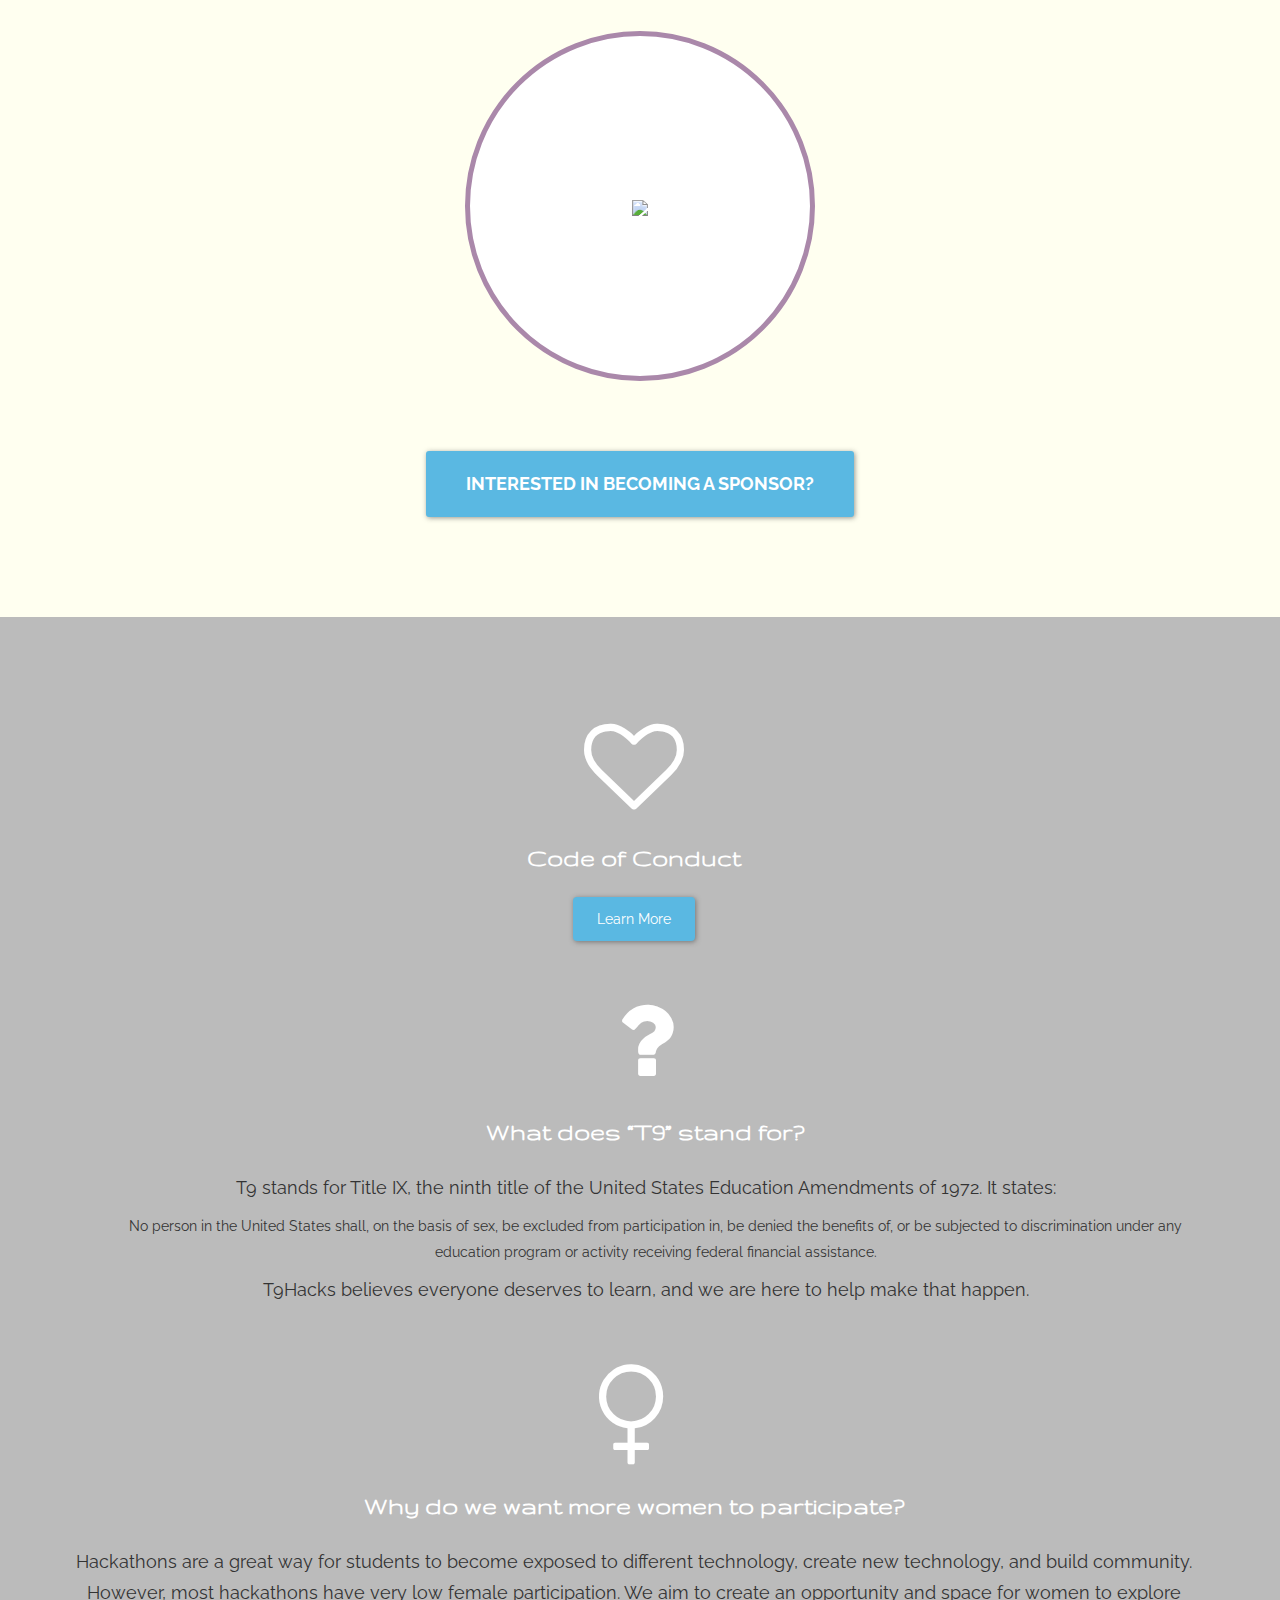
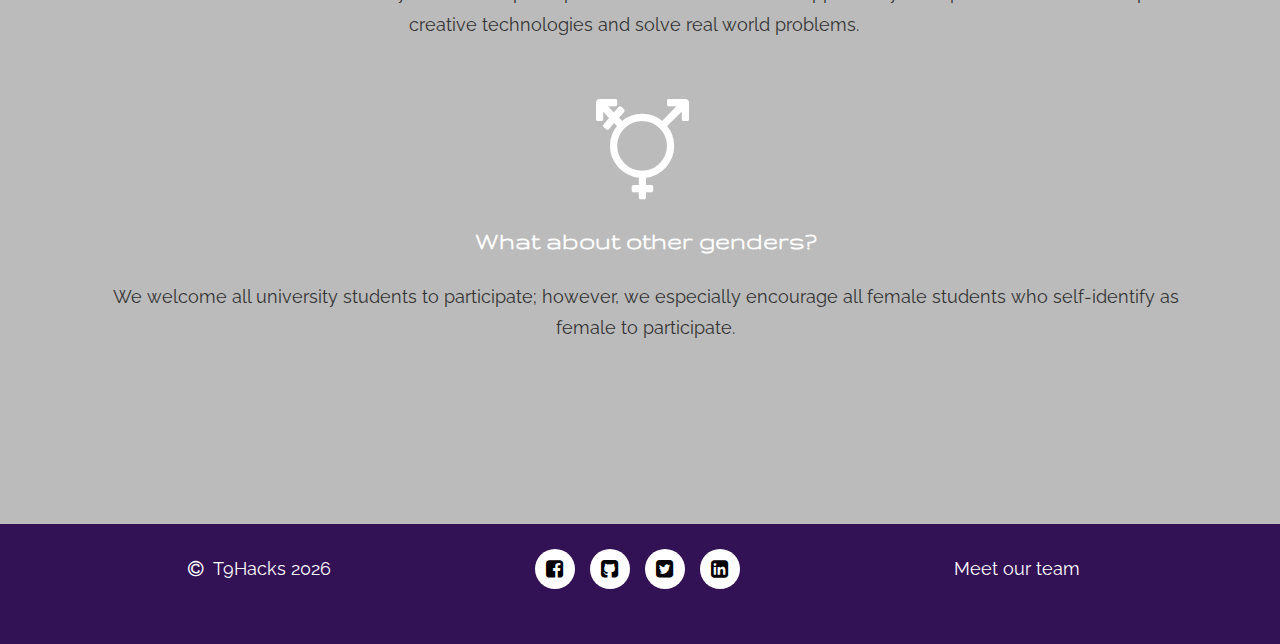
==== commit a6c22a16: "Redesigned sections css and wording" ====
--- a/index.html
+++ b/index.html
@@ -1,389 +1,394 @@
 <!DOCTYPE html>
 <html>
-<head>
-
-	<title>T9Hacks</title>
-	
-	<meta charset="utf-8">
-	<meta http-equiv="Content-Type" content="text/html; charset=UTF-8">
-	<meta name="viewport" content="width=device-width, initial-scale=1.0">
-	
-	<!-- Favicon -->
-	<link rel="shortcut icon" href="images/favicon.ico" type="image/x-icon">
-	<link rel="icon" href="images/favicon.ico" type="image/x-icon">
-
-	<!-- Bootstrap Core CSS -->
-	<link href="plugins/bootstrap/css/bootstrap.min.css" rel="stylesheet">
-	
-	<!-- Agency Theme CSS -->
-	<link href="plugins/agency/css/agency.css" rel="stylesheet">
-	
-	<!-- Custom Fonts -->
-	<link href="plugins/agency/font-awesome/css/font-awesome.min.css" rel="stylesheet" type="text/css">
-	<link href='https://fonts.googleapis.com/css?family=Raleway' rel='stylesheet' type='text/css'>
-	<link href='https://fonts.googleapis.com/css?family=Gruppo' rel='stylesheet' type='text/css'>
-	
-	<!-- Custom CSS -->
-	<link href="css/1140.css" rel="stylesheet" type="text/css" media="all">
-	<link href="css/hackathon.css" rel="stylesheet" type="text/css" media="all">
-	
-</head>
-<body id="page-top" class="index hackathon">
-
-	<!-- Navigation -->
-	<nav class="navbar navbar-default navbar-fixed-top">
-		<div class="container">
-		
-			<!-- Brand and toggle get grouped for better mobile display -->
-			<div class="navbar-header page-scroll">
-				<button type="button" class="navbar-toggle" data-toggle="collapse" data-target="#bs-example-navbar-collapse-1">
-					<span class="sr-only">Toggle navigation</span>
-					<span class="icon-bar"></span>
-					<span class="icon-bar"></span>
-					<span class="icon-bar"></span>
-				</button>
-				<a class="navbar-brand page-scroll" href="#page-top">T9Hacks</a>
-			</div>
-
-			<!-- Collect the nav links, forms, and other content for toggling -->
-			<div class="collapse navbar-collapse" id="bs-example-navbar-collapse-1">
-				<ul class="nav navbar-nav navbar-right">
-					<li class="hidden"><a href="#page-top"></a></li>
-					<li><a class="page-scroll" href="#questions">About</a></li>
-					<li><a class="page-scroll" href="#join">Join</a></li>
-					<li><a class="page-scroll" href="#schedule">Schedule</a></li>
-					<li><a class="page-scroll" href="#sponsors">Sponsors</a></li>
-				</ul>
-			</div>
-			<!-- /.navbar-collapse -->
-			
-		</div>
-		<!-- /.container-fluid -->
-	</nav>
-	
-	
-	
-	
-	<!-- Header -->
-	<header id="header" class="bg-head">
-	
-		<canvas id="header-canvas"></canvas>
-		
-		<div id="header-container" class="container">
-		
-			<div class="hack-header">
-			
-				<div class="row">
-					<div class="column12">
-						<img class="logo" src="images/t9hacks_logo_transparent.png" />
-					</div>
-				</div>
-					
-				<div class="row">
-					<div class="column12">
-						<p><span class="fa fa-clock-o"></span>&nbsp;&nbsp;20 February 2016</p>
-						<p><span class="fa fa-map-marker"></span>&nbsp;&nbsp;ATLAS Institute, University of Colorado Boulder</p>
-						<p><span class="fa fa-location-arrow"></span>&nbsp;&nbsp;Black Box Experimental Studio</p>
-					</div>
-				</div>
-				
-				<div class="row">
-					<div class="column12">
-						<p><a href="#questions" class="page-scroll btn btn-circle"><i class="down fa fa-angle-double-down"></i></a></p>
-					</div>
-				</div>
-				
-			</div>
-			
-		</div>
-		
-	</header>
-	
-	
-	<!-- Questions Section -->
-	<section id="questions" class="bg-cream">
-	
-		<div class="container">
-		
-			<div class="row">
-				<div class="column12">
-					<h1 class="blue">ATLAS T9Hacks</h1>
-				</div>
-			</div>
-			
-			<div class="row">
-				<div class="column4">
-					<p>
-						T9Hacks is a 12 hour event that brings together women from all over CU campus for a day of 
-						building, making, and hacking.  Come with your ideas and creativity to build something new.
-					</p>
-				</div>
-				<div class="column8">
-					<p>
-						ATLAS Women in Design is an interdisciplinary student group at the University of Colorado
-						Boulder’s ATLAS Institute aimed at increasing participation of women in the creative 
-						technologies and design fields. We are hosting the first and largest annual women hackathon 
-						in the Midwest in the upcoming spring called T9Hacks. Our goal is to create an opportunity for 
-						women to explore new technologies, solve problems, and create something amazing with a 
-						team.
-					</p>
-				</div>
-			</div>
-		
-			<div class="row">
-				<div class="column6 faq">
-					<i class="faq-icon fa fa-code"></i>
-					<div class="faq-question">
-						<h2>Do I have to be a programmer?</h2>
-						<p>
-							Absolutely not!  We encourage women with all backgrounds to participate.  It doesn't matter
-							if you are an artist, a journalist, or a programmer, there is a place for you here.
-						</p>
-					</div>
-				</div>
-				<div class="column6 faq">
-					<i class="faq-icon fa fa-bug"></i>
-					<div class="faq-question">
-						<h2>What is "hacking"?</h2>
-						<p>
-							"Hacking" doesn't mean malicious programming or breaking into something.  We want you to "hack" 
-							(create, build, combine, MacGyver) technology, art, and media together to create something awesome.
-						</p>
-					</div>
-				</div>
-			</div>
-			
-			<div class="row">
-				<div class="column6 faq">
-					<i class="faq-icon fa fa-ticket"></i>
-					<div class="faq-question">
-						<h2>How much does it cost?</h2>
-						<p>
-							Participating is completely free! We will provide food, snacks, and drinks to energize you throughout the day.
-						</p>
-					</div>
-				</div>
-				<div class="column6 faq">
-					<i class="faq-icon fa fa-group"></i>
-					<div class="faq-question">
-						<h2>Do I have to have a team to register?</h2>
-						<p>
-							Nope!  T9Hacks is a great place to meet new people with different skillsets.  You can come with a 
-							pre-formed group and idea, an idea of your own and no team, or have a desire to help someone else's idea along.  
-						</p>
-					</div>
-				</div>
-			</div>
-			
-			<div class="row">
-				<div class="column6 faq">
-					<i class="faq-icon fa fa-laptop"></i>
-					<div class="faq-question">
-						<h2>What do I have to bring?</h2>
-						<p>
-							Bring your laptop, phone, chargers, a well-rested open mind, but most of all, your creativity.
-						</p>
-					</div>
-				</div>
-			</div>
-			
-		</div>
-		
-	</section>
-	
-	
-	
-	<!-- Join Section -->
-	<section id="join" class="bg-image bg-sign-up">
-		<div class="container">
-			<div class="column12">
-			
-				<div class="row">
-					<h1>Come Join Us</h1>
-					<h2 class="white">Let's build something together!</h2>
-					<a href="signup.html" class="btn btn-xl" target="_blank">Registration &nbsp; <i class="fa fa-arrow-circle-o-right"></i></a>
-				</div>
-			</div>
-		</div>
-	</section>
-	
-	
-	<!-- Schedule Section -->
-	<section id="schedule" class="bg-purple">
-		<div class="container">
-		
-			<div class="row">
-				<div class="column12">
-					<h1>Schedule</h1>
-				</div>
-			</div>
-			
-			<div class="row schedule">
-			
-				<div class="column6 scheduleSection">
-					<div class="column3 beta times">
-						<p>8:30am</p>
-						<p>9:00am</p>
-						<p>9:30am</p>
-						<p>12:00pm</p>
-					</div>
-					<div class="column9 omega events">
-						<p>Check-in and Breakfast</p>
-						<p>Opening ceremonies</p>
-						<p>Hacking Begins</p>
-						<p>Lunch</p>
-					</div>
-				</div>
-				
-				<div class="column6 scheduleSection">
-					<div class="column3 beta times">
-						<p>6:00pm</p>
-						<p>8:15pm</p>
-						<p>8:30pm</p>
-					</div>
-					<div class="column9 omega events">
-						<p>Dinner</p>
-						<p>Hacking Ends</p>
-						<p>Presentations</p>
-					</div>
-				</div>
-				
-			</div>
-			
-		</div>
-	</section>
-	
-	
-	
-	<!-- Sponsors Section -->
-	<section id="sponsors" class="bg-cream">
-		<div class="container">
-		
-			<div class="row">
-				<div class="column12">
-					<h1 class="blue">Sponsors</h1>
-				</div>
-			</div>
-			
-			<div class="row">
-				<div class="column4 sponsor">
-					<a class="sponsor1" href="http://atlas.colorado.edu/" target="_blank">
-						<img src="images/sponsors/atlas_logo_transparent.png" />
-					</a>
-				</div>
-			</div>
-			
-		</div>
-	</section>
-	
-	
-	
-	<!-- Info Section -->
-	<section id="info" class="bg-grey">
-		<div class="container">
-		
-			<div class="row">
-				<div class="column6 beta code-conduct">
-					<i class="fa fa-heart-o"></i>
-					<h2 class="white">Code of Conduct</h2>
-					<a href="http://static.mlh.io/docs/mlh-code-of-conduct.pdf" class="page-scroll btn btn-l" target="_blank">Learn More</a>
-				</div>
-				<div class="column6 omega why-conduct hack-def">
-					<i class="fa fa-question"></i>
-					<h2 class="white">What does “T9” stand for?</h2>
-					<p>
-						T9 stands for Title IX.  This was the ninth title of the United States Education Amendments of 1972.  It states:
-					</p>
-					<p>
-						<span>
-							No person in the United States shall, on the basis of sex, be excluded from participation in, be denied the benefits 
-							of, or be subjected to discrimination under any education program or activity receiving federal financial assistance.
-						</span>
-					</p>
-                                        <p>T9Hacks believes everyone deserves to learn, and we are here to help that happen.</p>
-				</div>
-			</div>
-			
-<!--			<div class="row">
-				<div class="column6 beta code-conduct">
-					<i class="fa fa-venus"></i>
-					<h2 class="white">Why an all-female hackathon?</h2>
-					<p>
-						Hackathons are a great way for students to become exposed to different technology, create new technology, and build 
-						community.  However, most hackathons have very low female participation.  We aim to create opportunity and space for 
-						women to explore creative technologies and solve real world problems.
-					</p>
-				</div>
-				<div class="column6 omega why-conduct">
-					<i class="fa fa-transgender-alt"></i>
-					<h2 class="white">What about other genders?</h2>
-					<p>
-						We welcome all CU student to participate.  We encourage all female students who self-identify as female to participate.  
-						This includes students of all genders who were assigned female at birth, or those who identify as female now.
-					</p>
-				</div>
-			</div>-->
-			
-		</div>
-	</section>
-	
-	
-	
-	<!-- Footer -->
-	<footer>
-		<div class="container">
-
-			<div class="row">
-				<div class="column4">
-					<span class="copyright"><i class="fa fa-copyright"></i> &nbsp;T9Hacks <span id="copyright-year"></span></span>
-				</div>
-				<div class="column4">
-					<ul class="list-inline social-buttons">
-						<li><a href="https://www.facebook.com/groups/414618935414757" target="_blank"><i class="fa fa-facebook-square"></i></a></li>
-						<li><a href="https://github.com/T9Hacks" target="_blank"><i class="fa fa-github-square"></i></a></li>
-						<li><a href="https://twitter.com/T9Hacks" target="_blank"><i class="fa fa-twitter-square"></i></a></li>
-						<li><a href="https://www.linkedin.com/groups/8448877" target="_blank"><i class="fa fa-linkedin-square"></i></a></li>
-					</ul>
-				</div>
-				<div class="column4">
-					<ul class="list-inline quicklinks">
-						<li><a href="team.html">Meet our team</a></li>
-					</ul>
-				</div>
-			</div>
-		
-		</div>
-	</footer>
-	<script>
-		var today = new Date();
-		var year = today.getFullYear();
-		document.getElementById("copyright-year").innerHTML = year;
-	</script>
-	
-	
-	
-	
-	
-	<!-- jQuery -->
-	<script src="js/jquery-1.11.3.min.js" type="text/javascript"></script>
-	
-	<!-- Bootstrap Core JavaScript -->
-	<script src="plugins/bootstrap/js/bootstrap.min.js"></script>
-	
-	<!-- Plugin JavaScript -->
-	<script src="http://cdnjs.cloudflare.com/ajax/libs/jquery-easing/1.3/jquery.easing.min.js"></script>
-	<script src="plugins/agency/js/classie.js"></script>
-	<script src="plugins/agency/js/cbpAnimatedHeader.min.js"></script>
-
-	<!-- Custom Theme JavaScript -->
-	<script src="plugins/agency/js/agency.js"></script>
-	
-	<!-- Processing -->
-	<script src="js/p5.min.js"></script>
-	<script src="js/p5_starburst.js"></script>
-	
-	<!-- Google Analytics -->
-	<script src="js/analyticstracking.js"></script>
-
-</body>
+    <head>
+
+        <title>T9Hacks</title>
+
+        <meta charset="utf-8">
+        <meta http-equiv="Content-Type" content="text/html; charset=UTF-8">
+        <meta name="viewport" content="width=device-width, initial-scale=1.0">
+
+        <!-- Favicon -->
+        <link rel="shortcut icon" href="images/favicon.ico" type="image/x-icon">
+        <link rel="icon" href="images/favicon.ico" type="image/x-icon">
+
+        <!-- Bootstrap Core CSS -->
+        <link href="plugins/bootstrap/css/bootstrap.min.css" rel="stylesheet">
+
+        <!-- Agency Theme CSS -->
+        <link href="plugins/agency/css/agency.css" rel="stylesheet">
+
+        <!-- Custom Fonts -->
+        <link href="plugins/agency/font-awesome/css/font-awesome.min.css" rel="stylesheet" type="text/css">
+        <link href='https://fonts.googleapis.com/css?family=Raleway' rel='stylesheet' type='text/css'>
+        <link href='https://fonts.googleapis.com/css?family=Gruppo' rel='stylesheet' type='text/css'>
+
+        <!-- Custom CSS -->
+        <link href="css/1140.css" rel="stylesheet" type="text/css" media="all">
+        <link href="css/hackathon.css" rel="stylesheet" type="text/css" media="all">
+
+    </head>
+    <body id="page-top" class="index hackathon">
+
+        <!-- Navigation -->
+        <nav class="navbar navbar-default navbar-fixed-top">
+            <div class="container">
+
+                <!-- Brand and toggle get grouped for better mobile display -->
+                <div class="navbar-header page-scroll">
+                    <button type="button" class="navbar-toggle" data-toggle="collapse" data-target="#bs-example-navbar-collapse-1">
+                        <span class="sr-only">Toggle navigation</span>
+                        <span class="icon-bar"></span>
+                        <span class="icon-bar"></span>
+                        <span class="icon-bar"></span>
+                    </button>
+                    <a class="navbar-brand page-scroll" href="#page-top">T9Hacks</a>
+                </div>
+
+                <!-- Collect the nav links, forms, and other content for toggling -->
+                <div class="collapse navbar-collapse" id="bs-example-navbar-collapse-1">
+                    <ul class="nav navbar-nav navbar-right">
+                        <li class="hidden"><a href="#page-top"></a></li>
+                        <li><a class="page-scroll" href="#questions">About</a></li>
+                        <li><a class="page-scroll" href="#join">Join</a></li>
+                        <li><a class="page-scroll" href="#schedule">Schedule</a></li>
+                        <li><a class="page-scroll" href="#sponsors">Sponsors</a></li>
+                    </ul>
+                </div>
+                <!-- /.navbar-collapse -->
+
+            </div>
+            <!-- /.container-fluid -->
+        </nav>
+
+
+
+
+        <!-- Header -->
+        <header id="header" class="bg-head">
+
+            <canvas id="header-canvas"></canvas>
+
+            <div id="header-container" class="container">
+
+                <div class="hack-header">
+
+                    <div class="row">
+                        <div class="column12">
+                            <img class="logo" src="images/t9hacks_logo_transparent.png" />
+                        </div>
+                    </div>
+
+                    <div class="row">
+                        <div class="column12">
+                            <p><span class="fa fa-clock-o"></span>&nbsp;&nbsp;20 February 2016</p>
+                            <p><span class="fa fa-map-marker"></span>&nbsp;&nbsp;ATLAS Institute, University of Colorado Boulder</p>
+                            <p><span class="fa fa-location-arrow"></span>&nbsp;&nbsp;Black Box Experimental Studio</p>
+                        </div>
+                    </div>
+
+                    <div class="row">
+                        <div class="column12">
+                            <p><a href="#questions" class="page-scroll btn btn-circle"><i class="down fa fa-angle-double-down"></i></a></p>
+                        </div>
+                    </div>
+
+                </div>
+
+            </div>
+
+        </header>
+
+
+        <!-- Questions Section -->
+        <section id="questions" class="bg-cream">
+
+            <div class="container">
+
+                <div class="row">
+                    <div class="column12">
+                        <h1 class="blue">About Us.</h1>
+                    </div>
+                </div>
+
+                <div class="row">
+                    <div class="column12">
+                        <p>
+                            T9Hacks is a 12 hour hackathon at the University of Colorado Boulder's ATLAS Institute 
+                            that brings together students for a day of creativity, building, and hacking.
+                            Our goals this upcoming spring is to increase participation of women in hackathons and to create an opportunity for 
+                            students to explore new technologies, solve problems, and create something amazing with a 
+                            team. Women occupy only 26% of IT positions and 18% of engineering majors in universities, and we want to help raise
+                            those numbers!
+                        </p>
+                    </div>
+<!--                    <div class="column8">
+                        <p>
+                            Our goals this upcoming spring is to increase participation of women in hackathons and to create an opportunity for 
+                            students to explore new technologies, solve problems, and create something amazing with a 
+                            team. Women occupy only 26% of IT positions and 18% of engineering majors in universities, and we want to help raise
+                            those numbers!
+                        </p>
+                    </div>-->
+                </div>
+
+                <div class="row">
+                    <div class="column6 faq">
+                        <i class="faq-icon fa fa-code"></i>
+                        <div class="faq-question">
+                            <h2>Do I have to be a programmer?</h2>
+                            <p>
+                                Absolutely not!  We encourage women with all backgrounds to participate.  It doesn't matter
+                                if you are an artist, a journalist, or a programmer, there is a place for you here.
+                            </p>
+                        </div>
+                    </div>
+                    <div class="column6 faq">
+                        <i class="faq-icon fa fa-bug"></i>
+                        <div class="faq-question">
+                            <h2>What is "hacking"?</h2>
+                            <p>
+                                "Hacking" doesn't mean malicious programming or breaking into something.  We want you to "hack" 
+                                (create, build, combine, MacGyver) technology, art, and media together to create something awesome.
+                            </p>
+                        </div>
+                    </div>
+                </div>
+
+                <div class="row">
+                    <div class="column6 faq">
+                        <i class="faq-icon fa fa-ticket"></i>
+                        <div class="faq-question">
+                            <h2>How much does it cost?</h2>
+                            <p>
+                                Participating is completely free! We will provide food, snacks, and drinks to energize you throughout the day.
+                            </p>
+                        </div>
+                    </div>
+                    <div class="column6 faq">
+                        <i class="faq-icon fa fa-group"></i>
+                        <div class="faq-question">
+                            <h2>Do I have to have a team to register?</h2>
+                            <p>
+                                Nope!  T9Hacks is a great place to meet new people with different skillsets.  You can come with a 
+                                pre-formed group and idea, an idea of your own and no team, or have a desire to help someone else's idea along.  
+                            </p>
+                        </div>
+                    </div>
+                </div>
+
+                <div class="row">
+                    <div class="column6 faq">
+                        <i class="faq-icon fa fa-laptop"></i>
+                        <div class="faq-question">
+                            <h2>What do I have to bring?</h2>
+                            <p>
+                                Bring your laptop, phone, chargers, a well-rested open mind, but most of all, your creativity.
+                            </p>
+                        </div>
+                    </div>
+                </div>
+
+            </div>
+
+        </section>
+
+
+
+        <!-- Join Section -->
+        <section id="join" class="bg-image bg-sign-up">
+            <div class="container">
+                <div class="column12">
+                    <div class="row">
+                        <h2 class="text-center white">Let's build something together!</h2>
+                        <center><a href="signup.html" class="btn btn-xl" target="_blank">Sign Up &nbsp; <i class="fa fa-arrow-circle-o-right"></i></a></center>
+                    </div>
+                </div>
+            </div>
+        </section>
+
+
+
+        <!-- Schedule Section -->
+        <section id="schedule" class="bg-purple">
+            <div class="container">
+
+                <div class="row">
+                    <div class="column12">
+                        <h1>Schedule</h1>
+                    </div>
+                </div>
+
+                <div class="row schedule">
+
+                    <div class="column6 scheduleSection">
+                        <div class="column3 beta times">
+                            <p>8:30am</p>
+                            <p>9:00am</p>
+                            <p>9:30am</p>
+                            <p>10:30am</p>
+                            <p>12:00pm</p>
+                        </div>
+                        <div class="column9 omega events">
+                            <p>Check-in and Breakfast</p>
+                            <p>Opening ceremonies</p>
+                            <p>Hacking Begins</p>
+                            <p>Snack</p>
+                            <p>Lunch</p>
+                        </div>
+                    </div>
+
+                    <div class="column6 scheduleSection">
+                        <div class="column3 beta times">
+                            <p>6:00pm</p>
+                            <p>7:30pm</p>
+                            <p>8:15pm</p>
+                            <p>8:30pm</p>
+                        </div>
+                        <div class="column9 omega events">
+                            <p>Dinner</p>
+                            <p>Dessert</p>
+                            <p>Hacking Ends</p>
+                            <p>Presentations</p>
+                        </div>
+                    </div>
+
+                </div>
+
+            </div>
+        </section>
+
+
+
+        <!-- Sponsors Section -->
+        <section id="sponsors" class="bg-cream">
+            <div class="container">
+
+                <div class="row">
+                    <div class="column12 text-center">
+                        <h1>Our Sponsors</h1>
+                    </div>
+                </div>
+
+                <div class="row">
+                    <div class="column12 sponsor">
+                        <a class="sponsor1" href="http://atlas.colorado.edu/" target="_blank">
+                            <center><img src="images/sponsors/atlas_logo_transparent.png" /></center>
+                        </a>
+                    </div>
+                </div>
+
+                <center><a href="MAILTO:jessica.albarian@colorado.edu" class="btn btn-xl">Interested in becoming a sponsor?</a></center>
+            </div>
+        </section>
+
+
+
+        <!-- Info Section -->
+        <section id="info" class="bg-grey">
+            <div class="container">
+
+                <div class="row">
+                    <div class="column12 beta code-conduct">
+                        <i class="fa fa-heart-o"></i>
+                        <h2 class="white">Code of Conduct</h2>
+                        <a href="http://static.mlh.io/docs/mlh-code-of-conduct.pdf" class="btn btn-l" target="_blank">Learn More</a>
+                    </div>
+                    <br>
+                    <div class="column12 omega why-conduct hack-def">
+                        <i class="fa fa-question"></i>
+                        <h2 class="white">What does “T9” stand for?</h2>
+                        <p>
+                            T9 stands for Title IX, the ninth title of the United States Education Amendments of 1972.  It states:
+                        </p>
+                        <p>
+                            <span>
+                                No person in the United States shall, on the basis of sex, be excluded from participation in, be denied the benefits 
+                                of, or be subjected to discrimination under any education program or activity receiving federal financial assistance.
+                            </span>
+                        </p>
+                        <p>T9Hacks believes everyone deserves to learn, and we are here to help make that happen.</p>
+                    </div>
+                    <br>
+                    <div class="column12 beta code-conduct">
+                        <i class="fa fa-venus"></i>
+                        <h2 class="white">Why do we want more women to participate?</h2>
+                        <p>
+                            Hackathons are a great way for students to become exposed to different technology, create new technology, and build 
+                            community.  However, most hackathons have very low female participation. We aim to create an opportunity and space for 
+                            women to explore creative technologies and solve real world problems.
+                        </p>
+                    </div>
+                    <br>
+                    <div class="column12 omega why-conduct">
+                        <i class="fa fa-transgender-alt"></i>
+                        <h2 class="white">What about other genders?</h2>
+                        <p>
+                            We welcome all university students to participate; however, we especially encourage all female students who self-identify as female to participate.
+                        </p>
+                    </div>
+                </div>
+
+            </div>
+        </section>
+
+
+
+        <!-- Footer -->
+        <footer>
+            <div class="container">
+
+                <div class="row">
+                    <div class="column4">
+                        <span class="copyright"><i class="fa fa-copyright"></i> &nbsp;T9Hacks <span id="copyright-year"></span></span>
+                    </div>
+                    <div class="column4">
+                        <ul class="list-inline social-buttons">
+                            <li><a href="https://www.facebook.com/groups/414618935414757" target="_blank"><i class="fa fa-facebook-square"></i></a></li>
+                            <li><a href="https://github.com/T9Hacks" target="_blank"><i class="fa fa-github-square"></i></a></li>
+                            <li><a href="https://twitter.com/T9Hacks" target="_blank"><i class="fa fa-twitter-square"></i></a></li>
+                            <li><a href="https://www.linkedin.com/groups/8448877" target="_blank"><i class="fa fa-linkedin-square"></i></a></li>
+                        </ul>
+                    </div>
+                    <div class="column4">
+                        <ul class="list-inline quicklinks">
+                            <li><a href="team.html">Meet our team</a></li>
+                        </ul>
+                    </div>
+                </div>
+
+            </div>
+        </footer>
+        <script>
+            var today = new Date();
+            var year = today.getFullYear();
+            document.getElementById("copyright-year").innerHTML = year;
+        </script>
+
+
+
+
+
+        <!-- jQuery -->
+        <script src="js/jquery-1.11.3.min.js" type="text/javascript"></script>
+
+        <!-- Bootstrap Core JavaScript -->
+        <script src="plugins/bootstrap/js/bootstrap.min.js"></script>
+
+        <!-- Plugin JavaScript -->
+        <script src="http://cdnjs.cloudflare.com/ajax/libs/jquery-easing/1.3/jquery.easing.min.js"></script>
+        <script src="plugins/agency/js/classie.js"></script>
+        <script src="plugins/agency/js/cbpAnimatedHeader.min.js"></script>
+
+        <!-- Custom Theme JavaScript -->
+        <script src="plugins/agency/js/agency.js"></script>
+
+        <!-- Processing -->
+        <script src="js/p5.min.js"></script>
+        <script src="js/p5_starburst.js"></script>
+
+        <!-- Google Analytics -->
+        <script src="js/analyticstracking.js"></script>
+
+    </body>
 </html>--- a/css/1140.css
+++ b/css/1140.css
@@ -57,6 +57,9 @@
 	height: 1px;
 }
 
+.column12 {
+    padding-bottom: 50px;
+}
 
 .alpha, .container12 .alpha, .container16 .alpha { margin-right: 0; margin-left: 0; }
 .beta,  .container12 .beta,  .container16 .beta  { margin-left: 0; }
--- a/css/hackathon.css
+++ b/css/hackathon.css
@@ -25,7 +25,7 @@
 	font-family: "Gruppo", Helvetica, sans-serif;
 	 font-weight: bold;
 }
-h1 { font-size: 2.5em; line-height: 1.5em; color: #ffffff; text-shadow: 2px 2px #333; }
+h1 { font-size: 2.5em; line-height: 1.5em; color: #000;  }
 	h1.blue { color: #5ab8e2; text-shadow: none; }
 h2 { font-size: 1.5em; line-height: 1.5em; color: #5ab8e2; }
 	h2.white { color: #ffffff; }
@@ -44,13 +44,13 @@
 a {
 	color: #000;
 	text-decoration: none;
-	border-bottom: 1px solid #000;
+/*	border-bottom: 1px solid #000;*/
 }
 a:hover, a:focus, a:active {
 	text-decoration: none;
 	cursor: pointer;
 	color: #5ab8e2;
-	border-bottom: 1px solid #5ab8e2;
+/*	border-bottom: 1px solid #5ab8e2;*/
 }
 a.btn {
 	color: white;
@@ -109,11 +109,12 @@
 }
 /* Questions */
 .bg-cream {
-	background: #FDFDCE;
+	background: #FFFFF0;
 }
 /* Join */
 .bg-sign-up {
-    background-image: url(../images/backgrounds/LadiesLearningCode2.jpg);
+    /*background-image: url(../images/backgrounds/LadiesLearningCode2.jpg);*/
+    background-color: #553377;
 }
 /* Schedule */
 .bg-purple {
@@ -132,7 +133,7 @@
 .bg-image {
 	background-attachment: scroll;
     background-position: center center;
-    background-repeat: none;
+    background-repeat: no-repeat;
     
     -webkit-background-size: cover;
     -moz-background-size: cover;
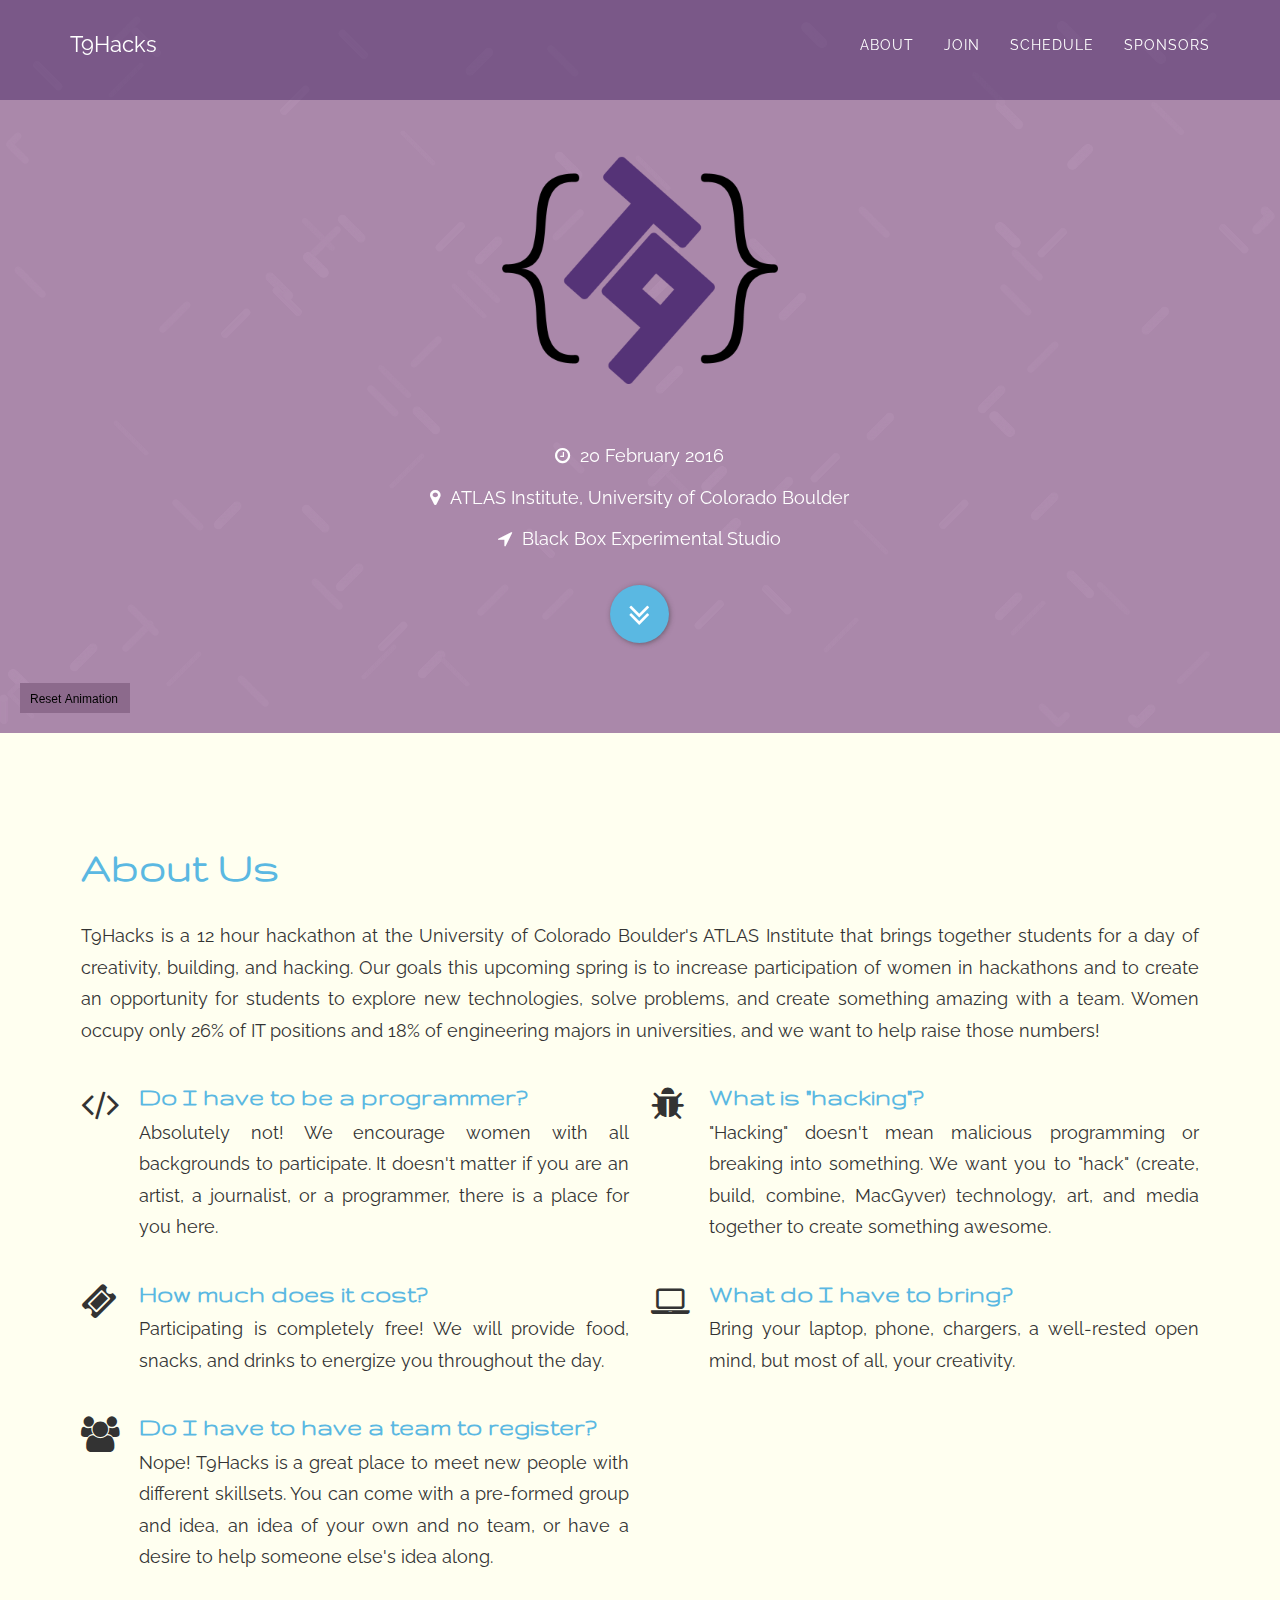
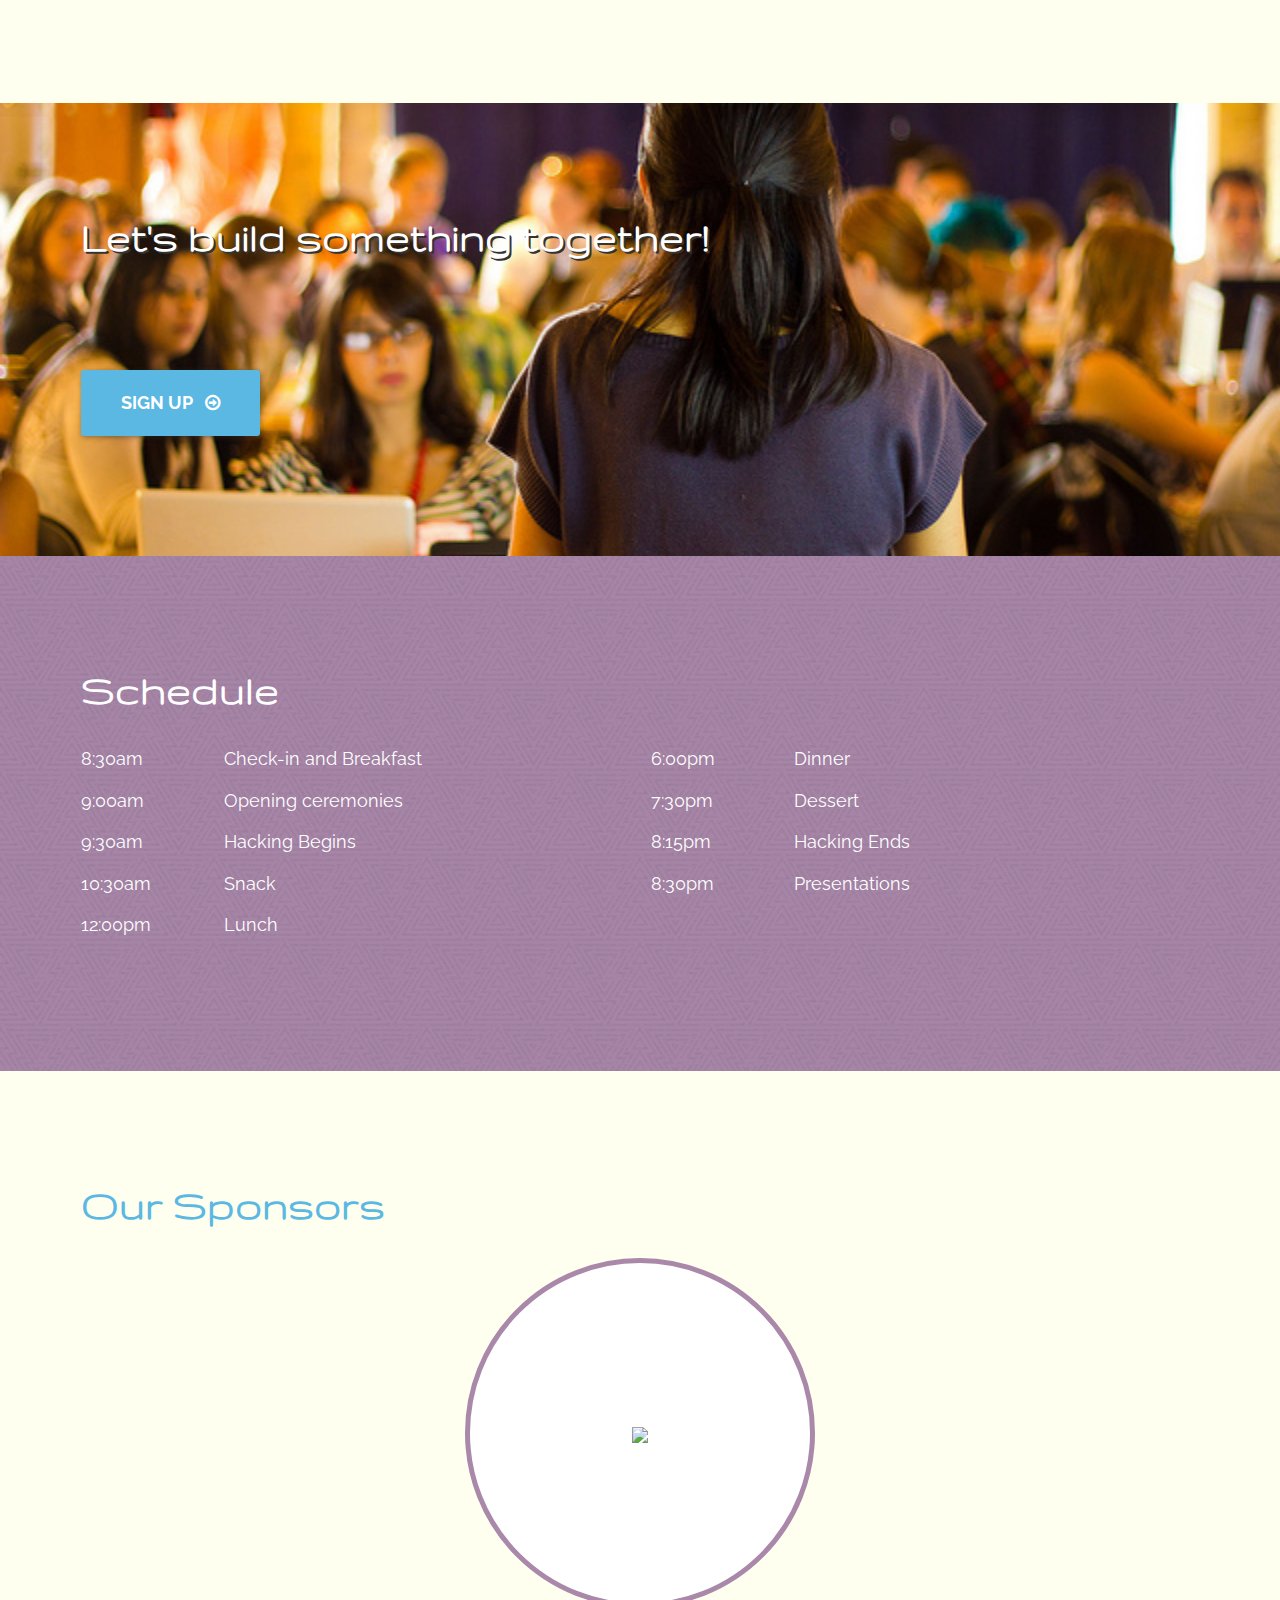
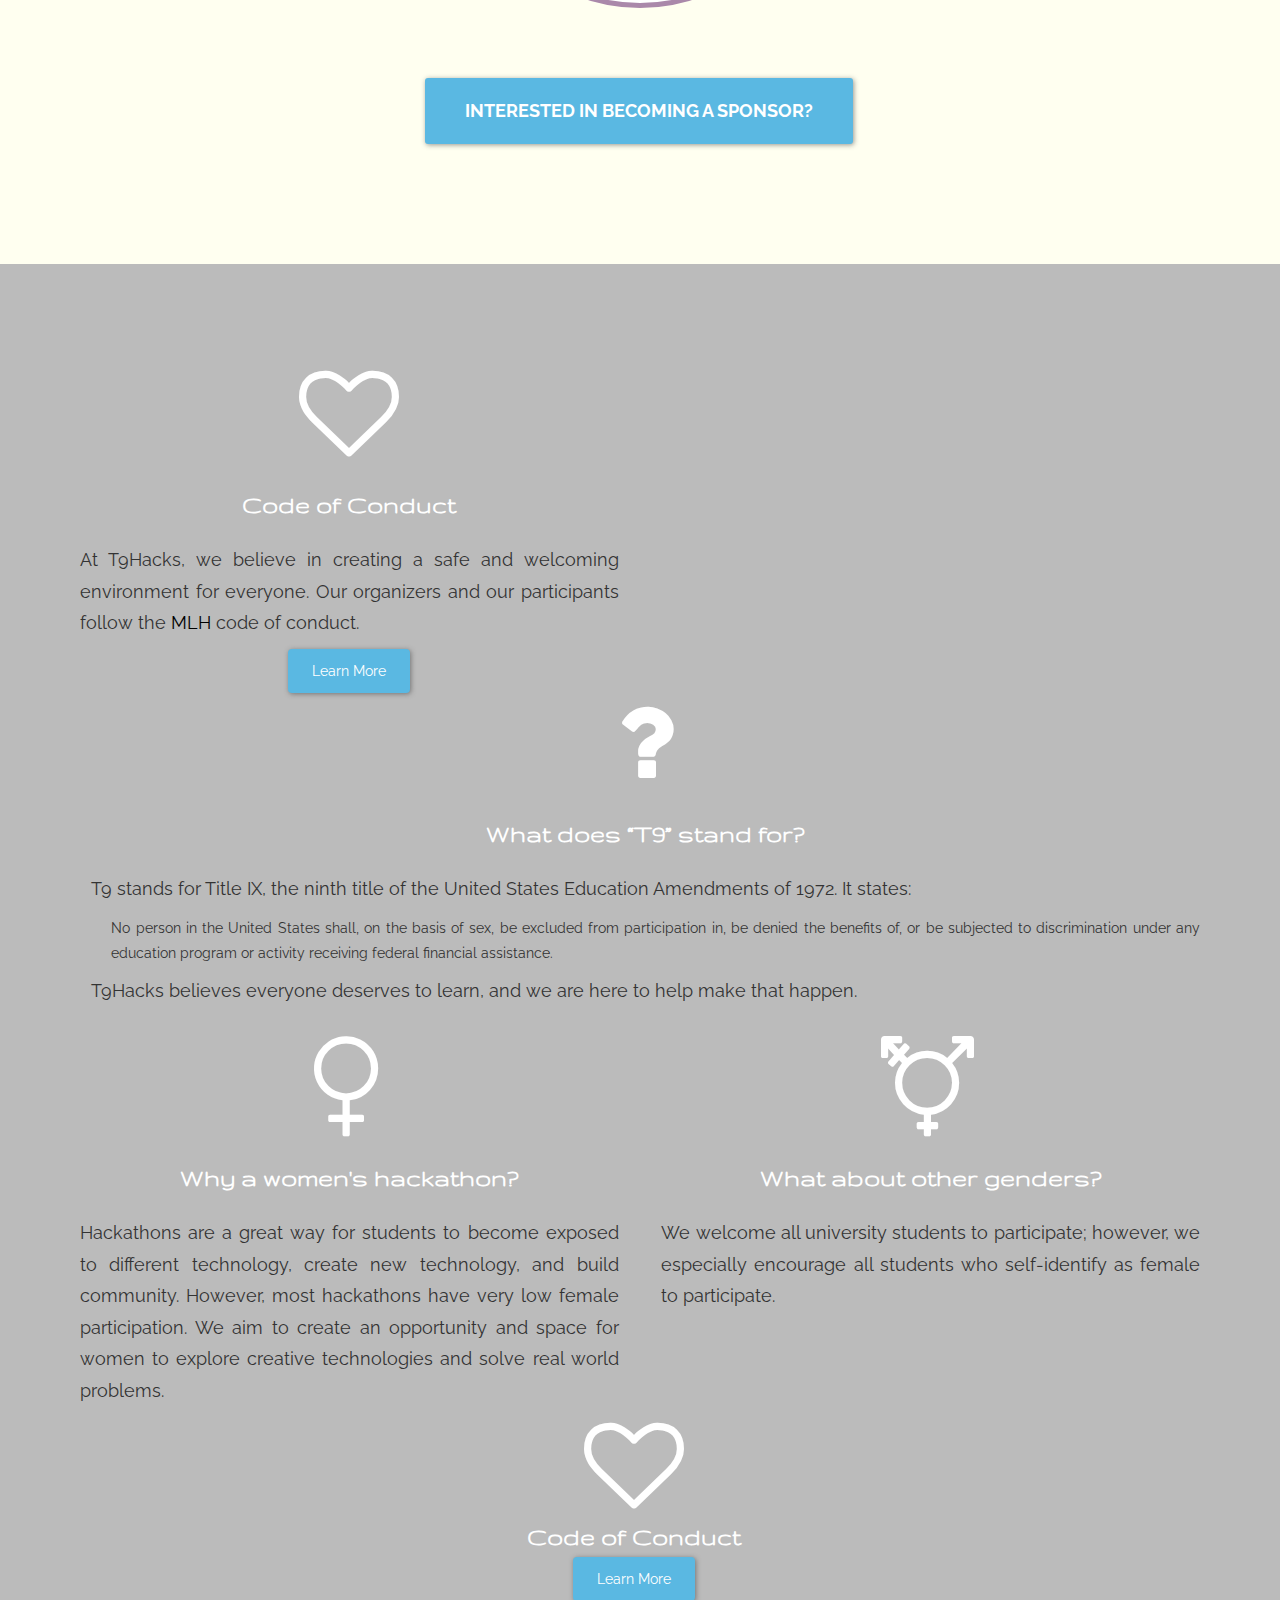
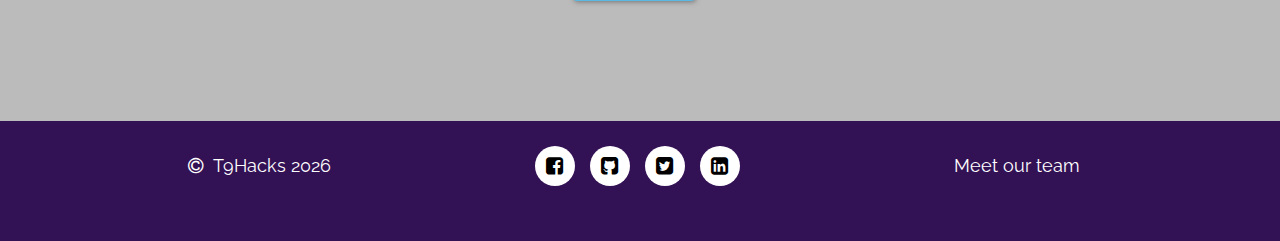
==== commit 288ec70a: "deleted comments" ====
--- a/index.html
+++ b/index.html
@@ -107,7 +107,7 @@
 
                 <div class="row">
                     <div class="column12">
-                        <h1 class="blue">About Us.</h1>
+                        <h1 class="blue">About Us</h1>
                     </div>
                 </div>
 
@@ -166,6 +166,18 @@
                         </div>
                     </div>
                     <div class="column6 faq">
+                        <i class="faq-icon fa fa-laptop"></i>
+                        <div class="faq-question">
+                            <h2>What do I have to bring?</h2>
+                            <p>
+                                Bring your laptop, phone, chargers, a well-rested open mind, but most of all, your creativity.
+                            </p>
+                        </div>
+                    </div>
+                </div>
+
+                <div class="row">
+                	<div class="column6 faq">
                         <i class="faq-icon fa fa-group"></i>
                         <div class="faq-question">
                             <h2>Do I have to have a team to register?</h2>
@@ -175,18 +187,7 @@
                             </p>
                         </div>
                     </div>
-                </div>
-
-                <div class="row">
-                    <div class="column6 faq">
-                        <i class="faq-icon fa fa-laptop"></i>
-                        <div class="faq-question">
-                            <h2>What do I have to bring?</h2>
-                            <p>
-                                Bring your laptop, phone, chargers, a well-rested open mind, but most of all, your creativity.
-                            </p>
-                        </div>
-                    </div>
+                    
                 </div>
 
             </div>
@@ -200,8 +201,8 @@
             <div class="container">
                 <div class="column12">
                     <div class="row">
-                        <h2 class="text-center white">Let's build something together!</h2>
-                        <center><a href="signup.html" class="btn btn-xl" target="_blank">Sign Up &nbsp; <i class="fa fa-arrow-circle-o-right"></i></a></center>
+                        <h1 class="white">Let's build something together!</h1>
+                        <a href="signup.html" class="btn btn-xl" target="_blank">Sign Up &nbsp; <i class="fa fa-arrow-circle-o-right"></i></a>
                     </div>
                 </div>
             </div>
@@ -265,20 +266,29 @@
             <div class="container">
 
                 <div class="row">
-                    <div class="column12 text-center">
-                        <h1>Our Sponsors</h1>
-                    </div>
-                </div>
-
-                <div class="row">
-                    <div class="column12 sponsor">
+                    <div class="column12">
+                        <h1 class="blue">Our Sponsors</h1>
+                    </div>
+                </div>
+
+                <div class="row">
+                	<div class="column4 sponsor">&nbsp;</div>
+                    <div class="column4 sponsor">
                         <a class="sponsor1" href="http://atlas.colorado.edu/" target="_blank">
-                            <center><img src="images/sponsors/atlas_logo_transparent.png" /></center>
+                            <img src="images/sponsors/atlas_logo_transparent.png" />
                         </a>
                     </div>
-                </div>
-
-                <center><a href="MAILTO:jessica.albarian@colorado.edu" class="btn btn-xl">Interested in becoming a sponsor?</a></center>
+                    <div class="column4 sponsor">&nbsp;</div>
+                </div>
+
+				<div class="row">
+                	<div class="column12">
+                		<div class="sponsorInterested">
+                			<a href="MAILTO:brittany.kos@colorado.edu, jessica.albarian@colorado.edu" class="btn btn-xl">Interested in becoming a sponsor?</a>
+                		</div>
+                	</div>
+                </div>
+                
             </div>
         </section>
 
@@ -289,43 +299,54 @@
             <div class="container">
 
                 <div class="row">
+                    <div class="column6 beta infoSection code-conduct">
+                        <i class="fa fa-heart-o"></i>
+                        <h2 class="white">Code of Conduct</h2>
+                        <p>
+                        	At T9Hacks, we believe in creating a safe and welcoming environment for everyone.  Our organizers and our 
+                        	participants follow the <a href="https://mlh.io/">MLH</a> code of conduct.
+                        </p>
+                        <a href="http://static.mlh.io/docs/mlh-code-of-conduct.pdf" class="btn btn-l" target="_blank">Learn More</a>
+                    </div>
+                    
+                    <div class="column12 omega infoSection hack-def">
+                        <i class="fa fa-question"></i>
+                        <h2 class="white">What does “T9” stand for?</h2>
+                        <p>
+                            T9 stands for Title IX, the ninth title of the United States Education Amendments of 1972.  It states:
+                        </p>
+                        <p>
+                            <span>
+                                No person in the United States shall, on the basis of sex, be excluded from participation in, be denied the benefits 
+                                of, or be subjected to discrimination under any education program or activity receiving federal financial assistance.
+                            </span>
+                        </p>
+                        <p>T9Hacks believes everyone deserves to learn, and we are here to help make that happen.</p>
+                    </div>
+				</div>
+                    
+                <div class="row">
+                    <div class="column6 beta infoSection">
+                        <i class="fa fa-venus"></i>
+                        <h2 class="white">Why a women's hackathon?</h2>
+                        <p>
+                            Hackathons are a great way for students to become exposed to different technology, create new technology, and build 
+                            community.  However, most hackathons have very low female participation. We aim to create an opportunity and space for 
+                            women to explore creative technologies and solve real world problems.
+                        </p>
+                    </div>
+                    <div class="column6 omega infoSection">
+                        <i class="fa fa-transgender-alt"></i>
+                        <h2 class="white">What about other genders?</h2>
+                        <p>
+                            We welcome all university students to participate; however, we especially encourage all students who self-identify as female to participate.
+                        </p>
+                    </div>
+                    <br>
                     <div class="column12 beta code-conduct">
                         <i class="fa fa-heart-o"></i>
                         <h2 class="white">Code of Conduct</h2>
                         <a href="http://static.mlh.io/docs/mlh-code-of-conduct.pdf" class="btn btn-l" target="_blank">Learn More</a>
-                    </div>
-                    <br>
-                    <div class="column12 omega why-conduct hack-def">
-                        <i class="fa fa-question"></i>
-                        <h2 class="white">What does “T9” stand for?</h2>
-                        <p>
-                            T9 stands for Title IX, the ninth title of the United States Education Amendments of 1972.  It states:
-                        </p>
-                        <p>
-                            <span>
-                                No person in the United States shall, on the basis of sex, be excluded from participation in, be denied the benefits 
-                                of, or be subjected to discrimination under any education program or activity receiving federal financial assistance.
-                            </span>
-                        </p>
-                        <p>T9Hacks believes everyone deserves to learn, and we are here to help make that happen.</p>
-                    </div>
-                    <br>
-                    <div class="column12 beta code-conduct">
-                        <i class="fa fa-venus"></i>
-                        <h2 class="white">Why do we want more women to participate?</h2>
-                        <p>
-                            Hackathons are a great way for students to become exposed to different technology, create new technology, and build 
-                            community.  However, most hackathons have very low female participation. We aim to create an opportunity and space for 
-                            women to explore creative technologies and solve real world problems.
-                        </p>
-                    </div>
-                    <br>
-                    <div class="column12 omega why-conduct">
-                        <i class="fa fa-transgender-alt"></i>
-                        <h2 class="white">What about other genders?</h2>
-                        <p>
-                            We welcome all university students to participate; however, we especially encourage all female students who self-identify as female to participate.
-                        </p>
                     </div>
                 </div>
 
--- a/css/1140.css
+++ b/css/1140.css
@@ -55,10 +55,6 @@
 	display: inline-block;
 	float: left;
 	height: 1px;
-}
-
-.column12 {
-    padding-bottom: 50px;
 }
 
 .alpha, .container12 .alpha, .container16 .alpha { margin-right: 0; margin-left: 0; }
--- a/css/hackathon.css
+++ b/css/hackathon.css
@@ -25,8 +25,8 @@
 	font-family: "Gruppo", Helvetica, sans-serif;
 	 font-weight: bold;
 }
-h1 { font-size: 2.5em; line-height: 1.5em; color: #000;  }
-	h1.blue { color: #5ab8e2; text-shadow: none; }
+h1 { font-size: 2.5em; line-height: 1.5em; color: #fff;  }
+	h1.blue { color: #5ab8e2; }
 h2 { font-size: 1.5em; line-height: 1.5em; color: #5ab8e2; }
 	h2.white { color: #ffffff; }
 h3 {
@@ -113,8 +113,8 @@
 }
 /* Join */
 .bg-sign-up {
-    /*background-image: url(../images/backgrounds/LadiesLearningCode2.jpg);*/
-    background-color: #553377;
+    background-image: url(../images/backgrounds/LadiesLearningCode2.jpg);
+    /*background-color: #553377;*/
 }
 /* Schedule */
 .bg-purple {
@@ -291,14 +291,11 @@
 #join {
 	color: white;
 }
-#join h1, #join h2 {
+#join h1 {
 	font-weight: bold;
-}
-#join h1 {
-	margin-bottom: 10px;
-}
-#join h2 {
 	margin-bottom: 100px;
+	color: white;
+	text-shadow: 2px 2px #333;
 }
 
 
@@ -350,6 +347,11 @@
 	text-align: center;
 	display: inline-block;
 }
+.sponsorInterested {
+	margin: 50px auto 0;
+	display: block;
+	width: 430px;
+}
 @media (max-width: 1200px) {
 	.sponsor1 {
 		width: 300px;
@@ -375,6 +377,12 @@
 
 
 /* info */
+#info {
+	text-align: center;
+}
+#info p {
+	text-align: justify;
+}
 #info .fa { 
 	font-size: 100px;
 	color: white;
@@ -389,10 +397,10 @@
 	display: block;
 	margin-left: 20px;
 }
-.code-conduct, .why-conduct {
-	text-align: center;
-}
-.code-conduct h2, .why-conduct h2 {
+.infoSection {
+	padding: 0 10px;
+}
+.infoSection h2 {
 	margin: 20px 0;
 }
 
@@ -457,7 +465,7 @@
 }
 .btnHolder { overflow: hidden; }
 
-/* Entire signup sections 9participant and mentor) */
+/* Entire signup sections (participant and mentor) */
 #participantSignup, #mentorSignup {
 	display: none;
 	overflow: hidden;
@@ -769,3 +777,11 @@
 
 
 
+
+
+
+
+::selection {
+	background: #5AB8E2;
+}
+
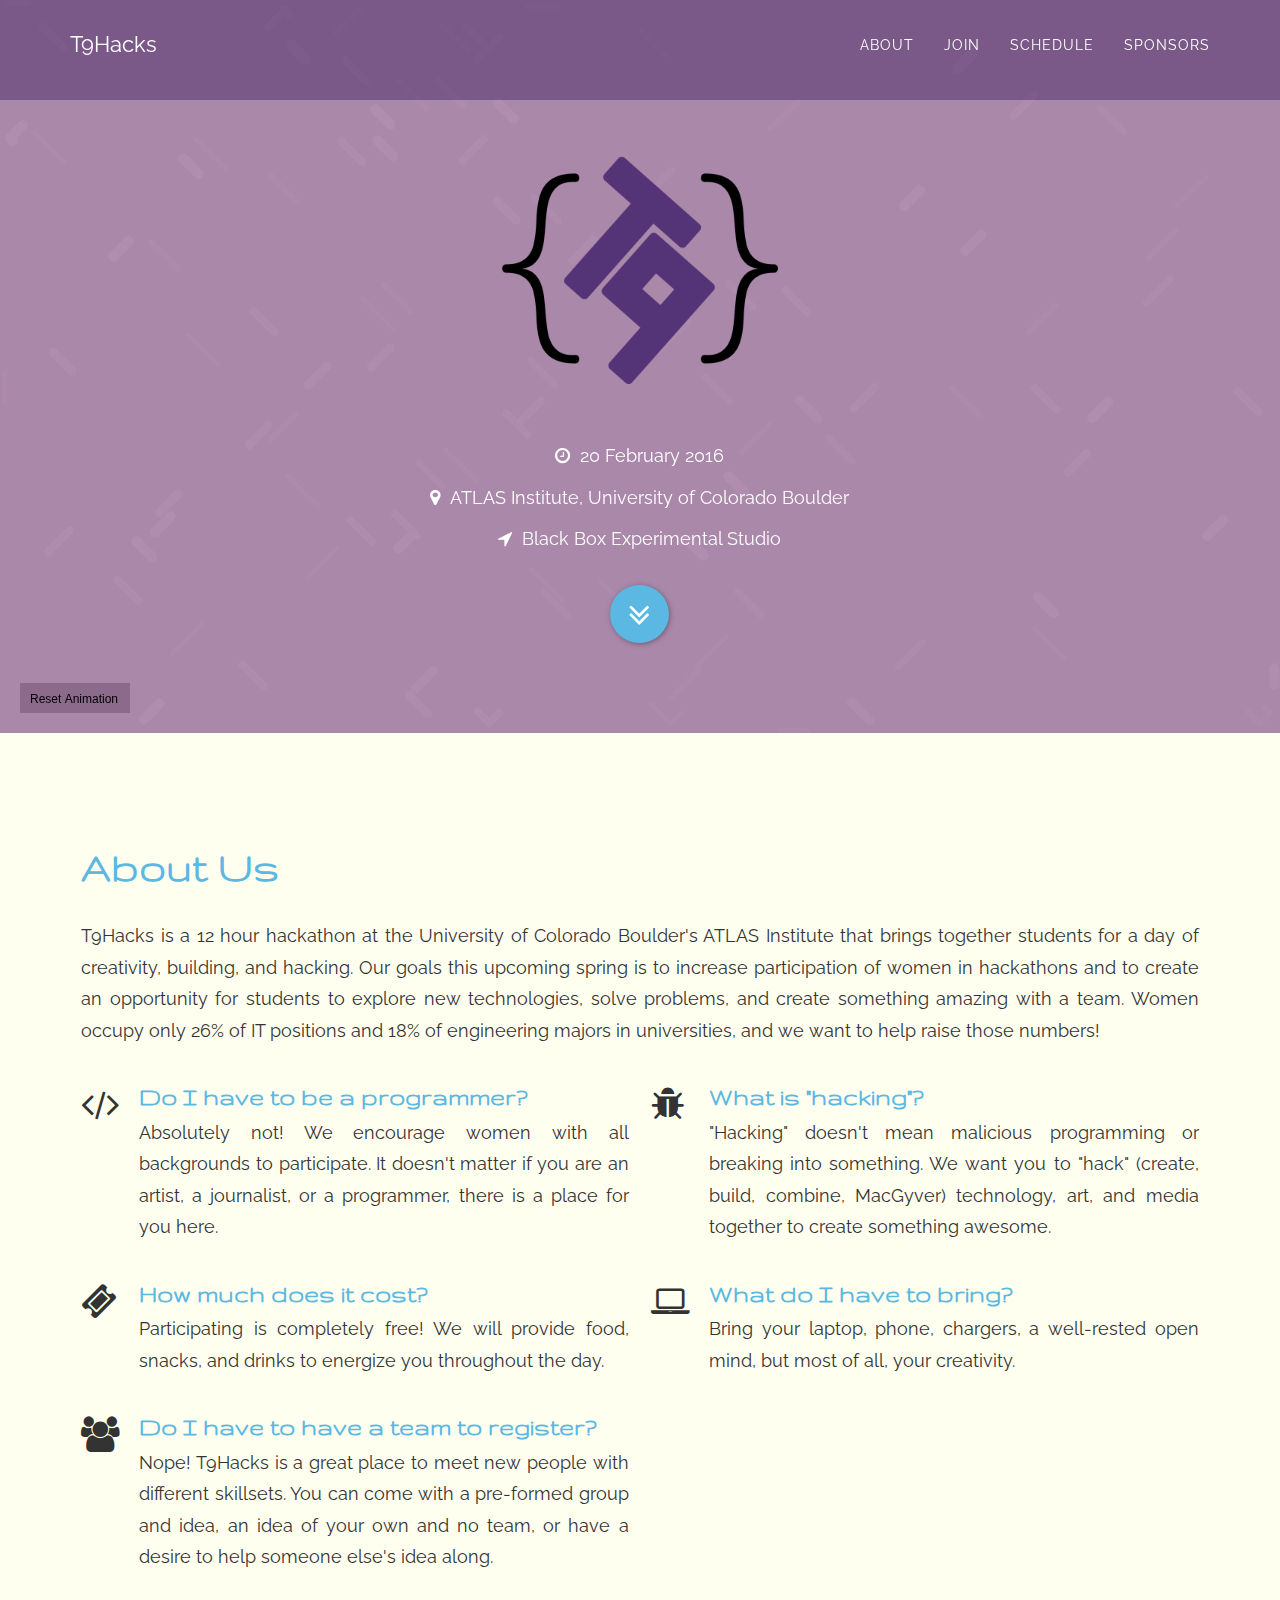
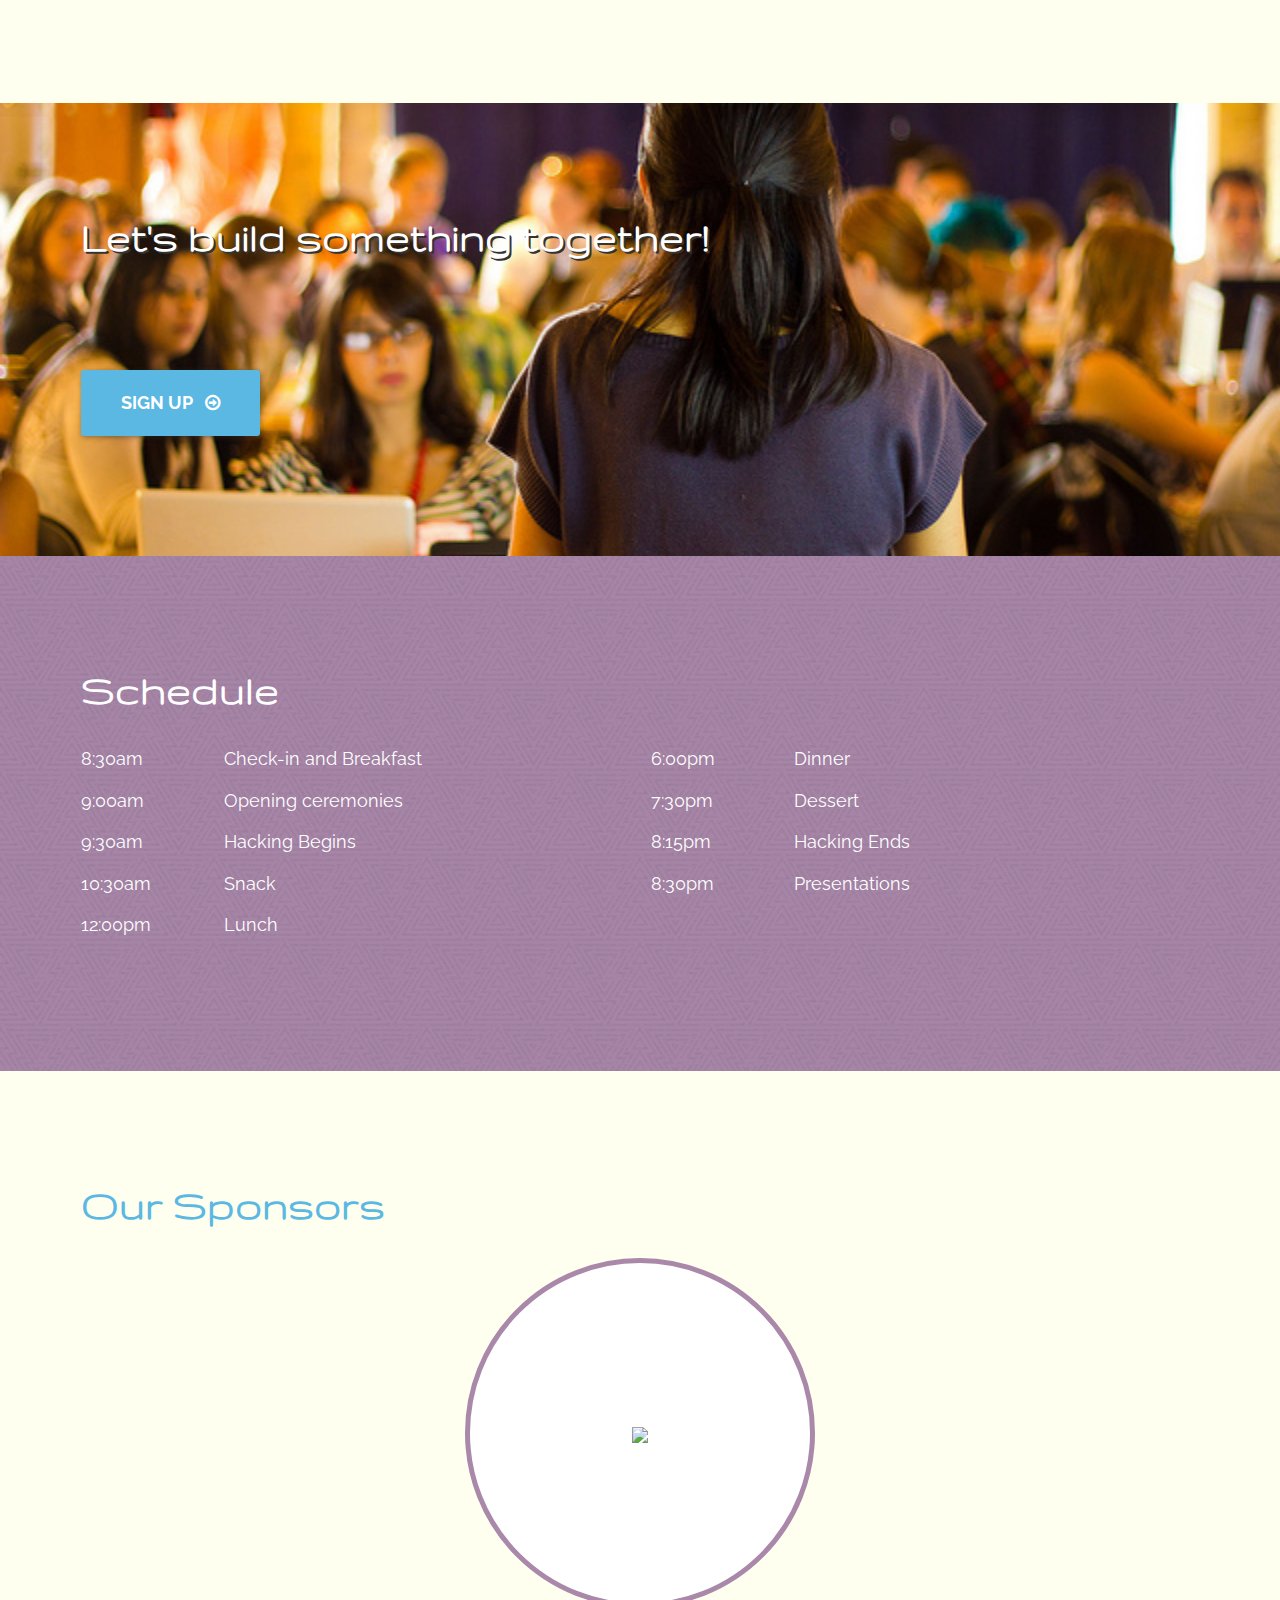
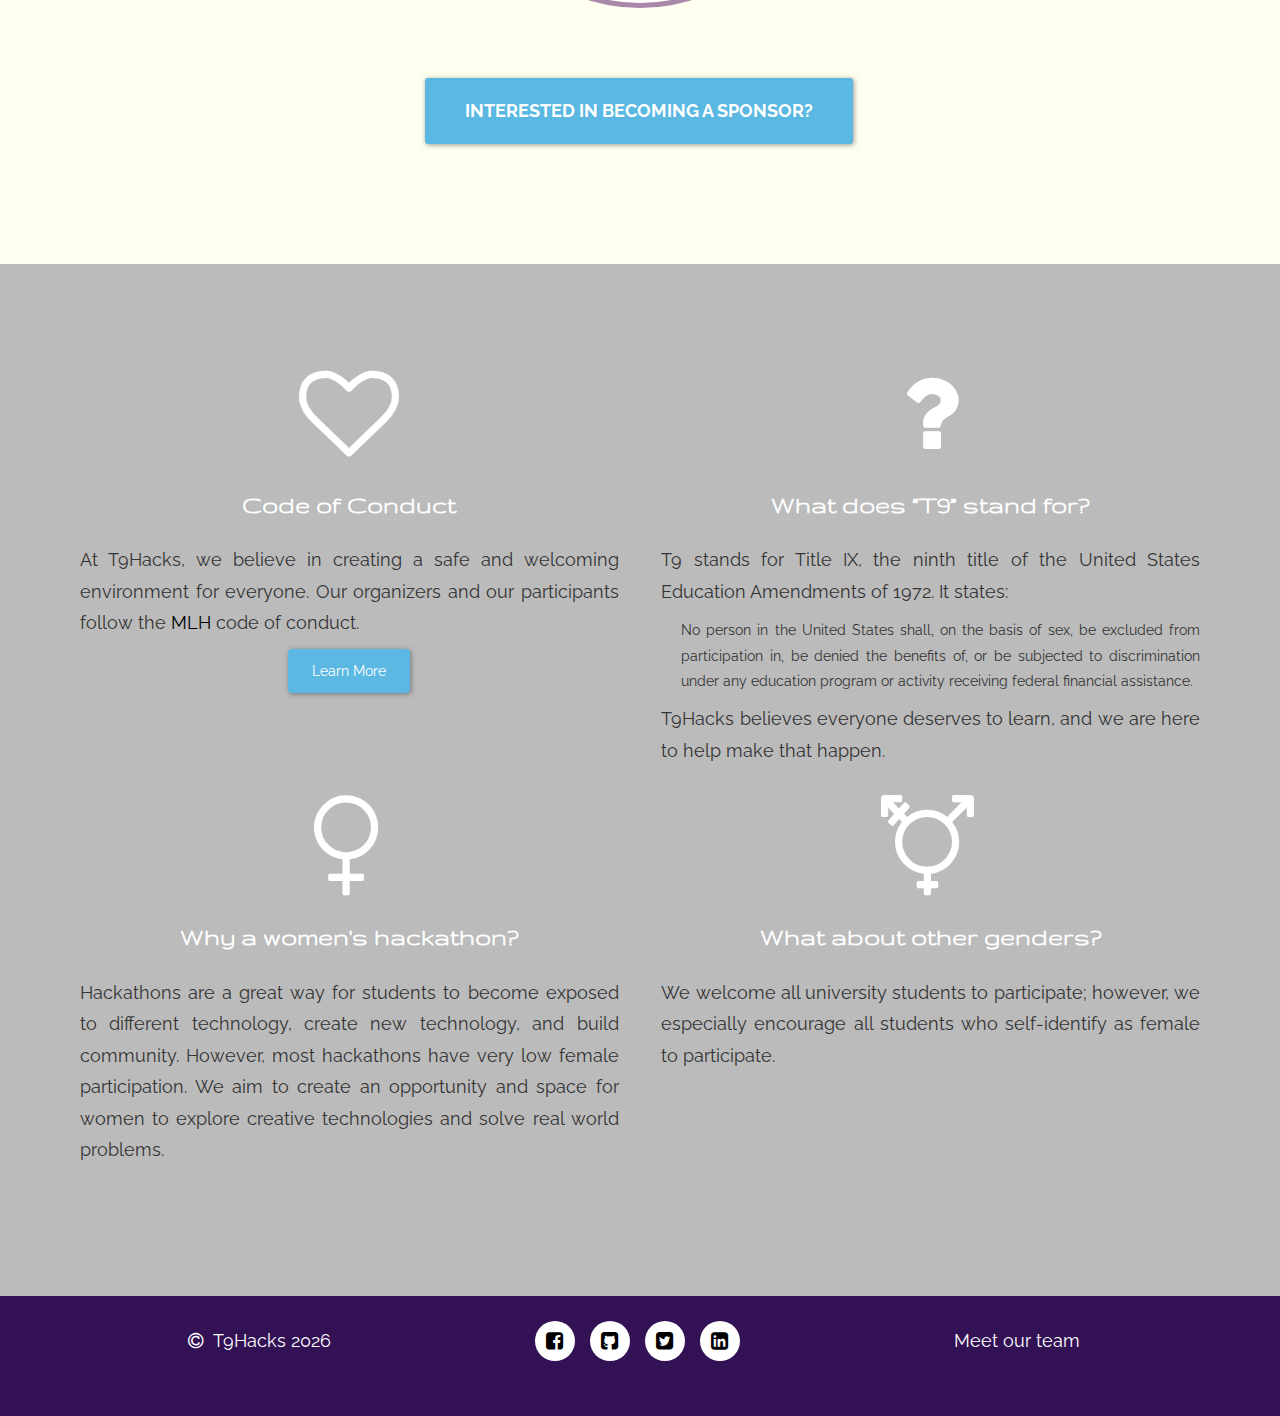
==== commit 0be7d027: "really, really fixed it this time" ====
--- a/index.html
+++ b/index.html
@@ -309,7 +309,7 @@
                         <a href="http://static.mlh.io/docs/mlh-code-of-conduct.pdf" class="btn btn-l" target="_blank">Learn More</a>
                     </div>
                     
-                    <div class="column12 omega infoSection hack-def">
+                    <div class="column6 omega infoSection hack-def">
                         <i class="fa fa-question"></i>
                         <h2 class="white">What does “T9” stand for?</h2>
                         <p>
@@ -341,12 +341,6 @@
                         <p>
                             We welcome all university students to participate; however, we especially encourage all students who self-identify as female to participate.
                         </p>
-                    </div>
-                    <br>
-                    <div class="column12 beta code-conduct">
-                        <i class="fa fa-heart-o"></i>
-                        <h2 class="white">Code of Conduct</h2>
-                        <a href="http://static.mlh.io/docs/mlh-code-of-conduct.pdf" class="btn btn-l" target="_blank">Learn More</a>
                     </div>
                 </div>
 
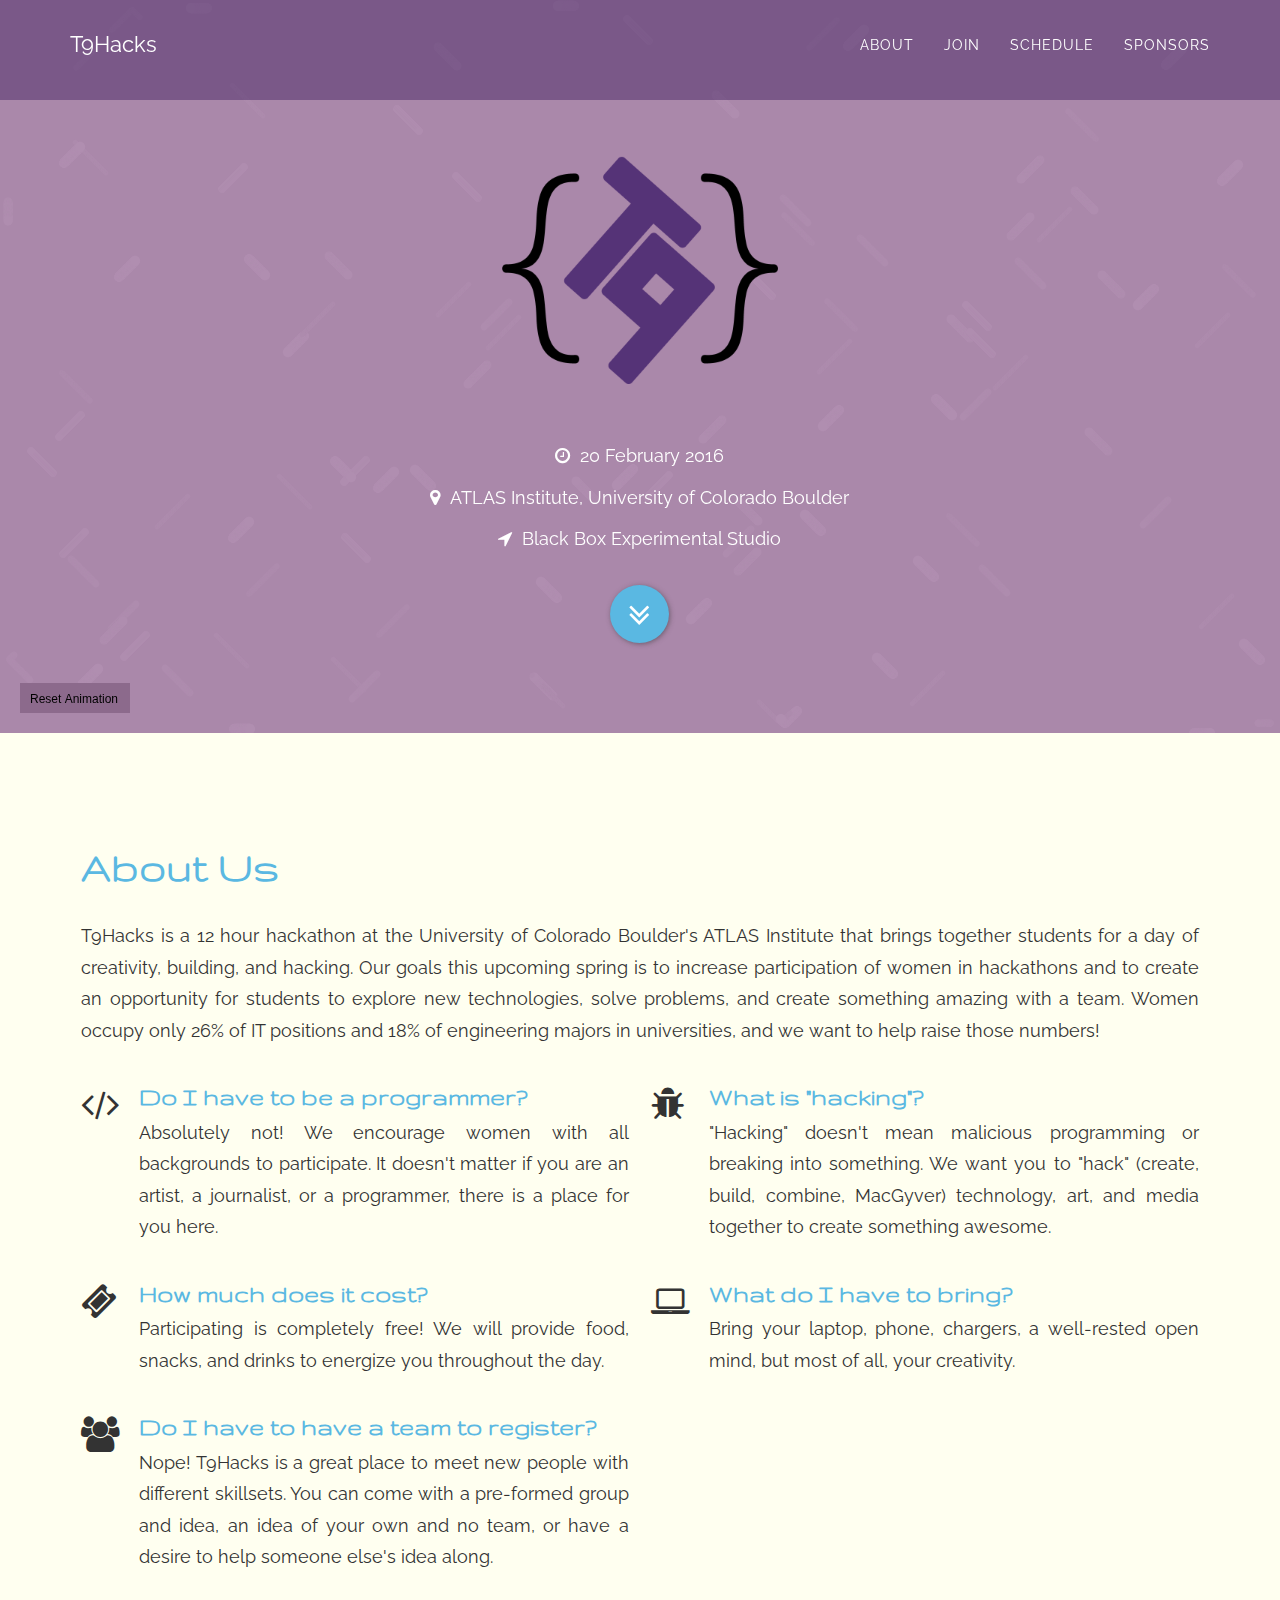
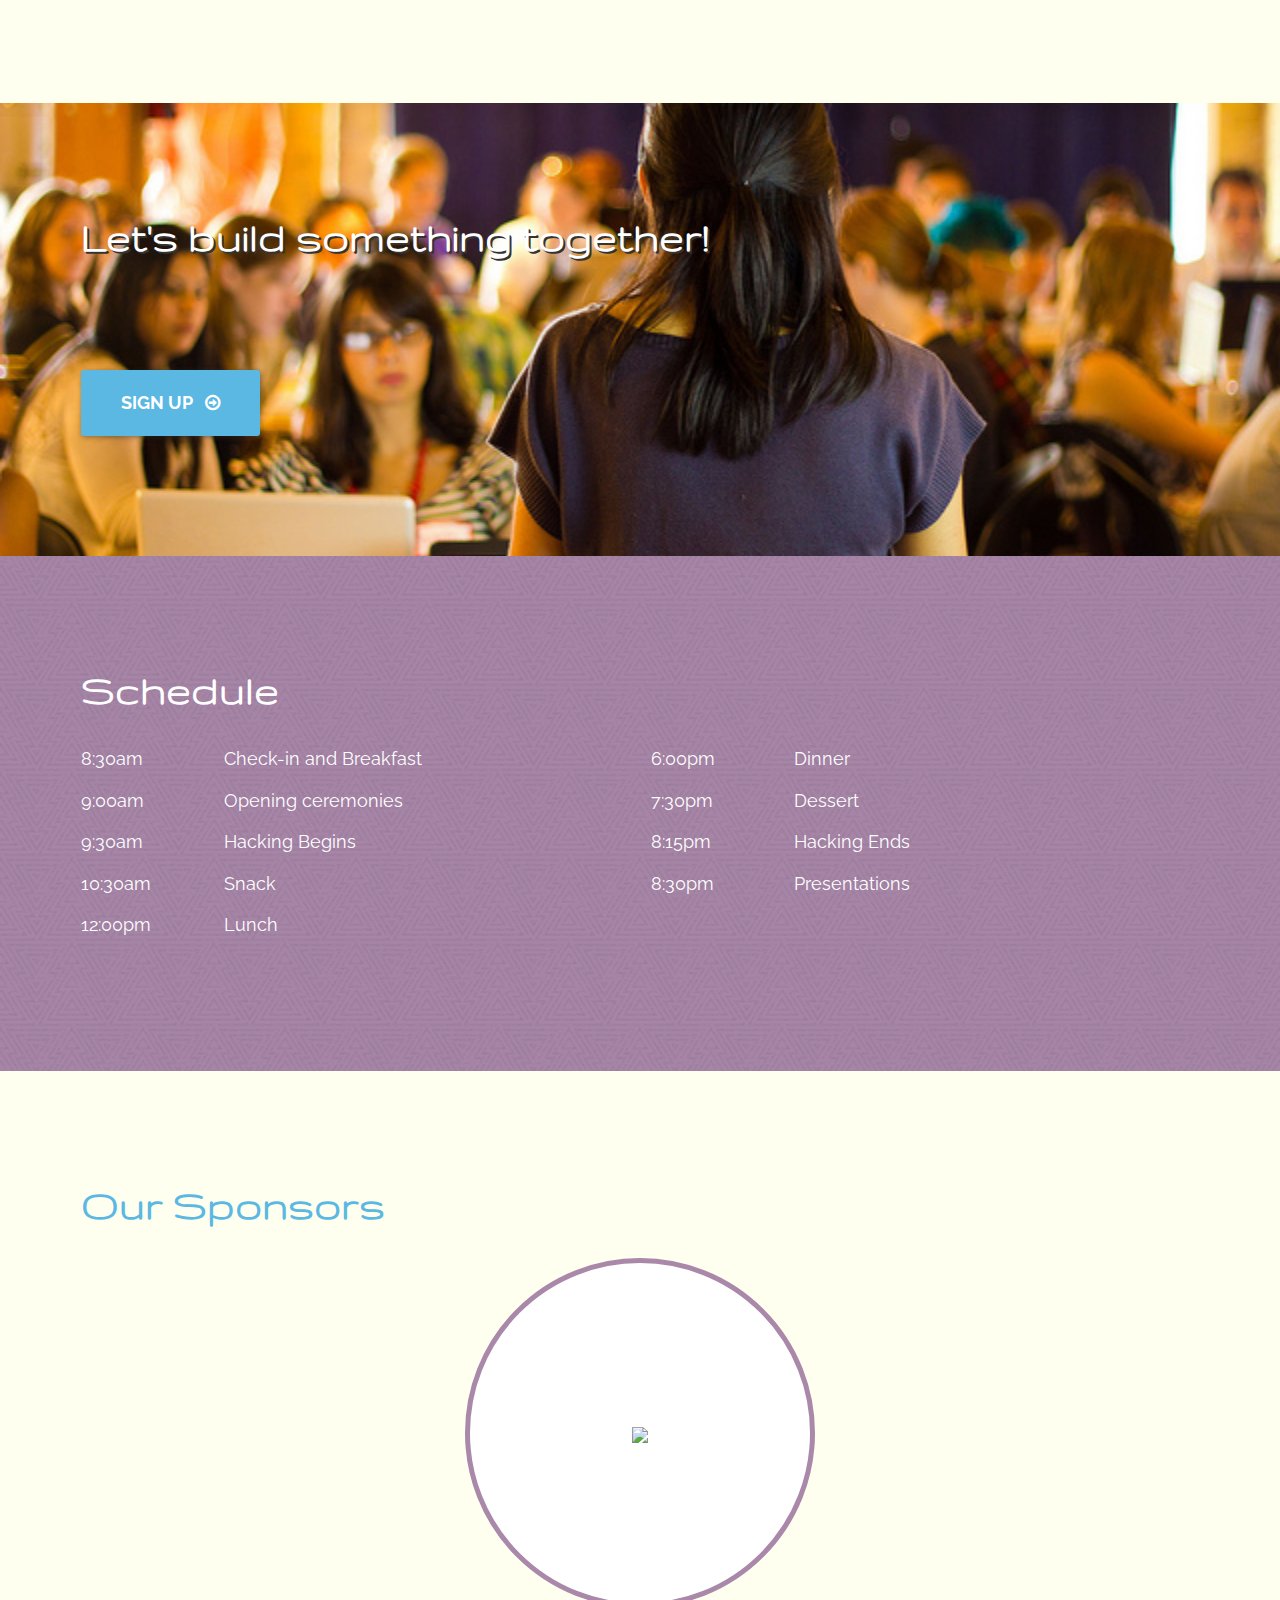
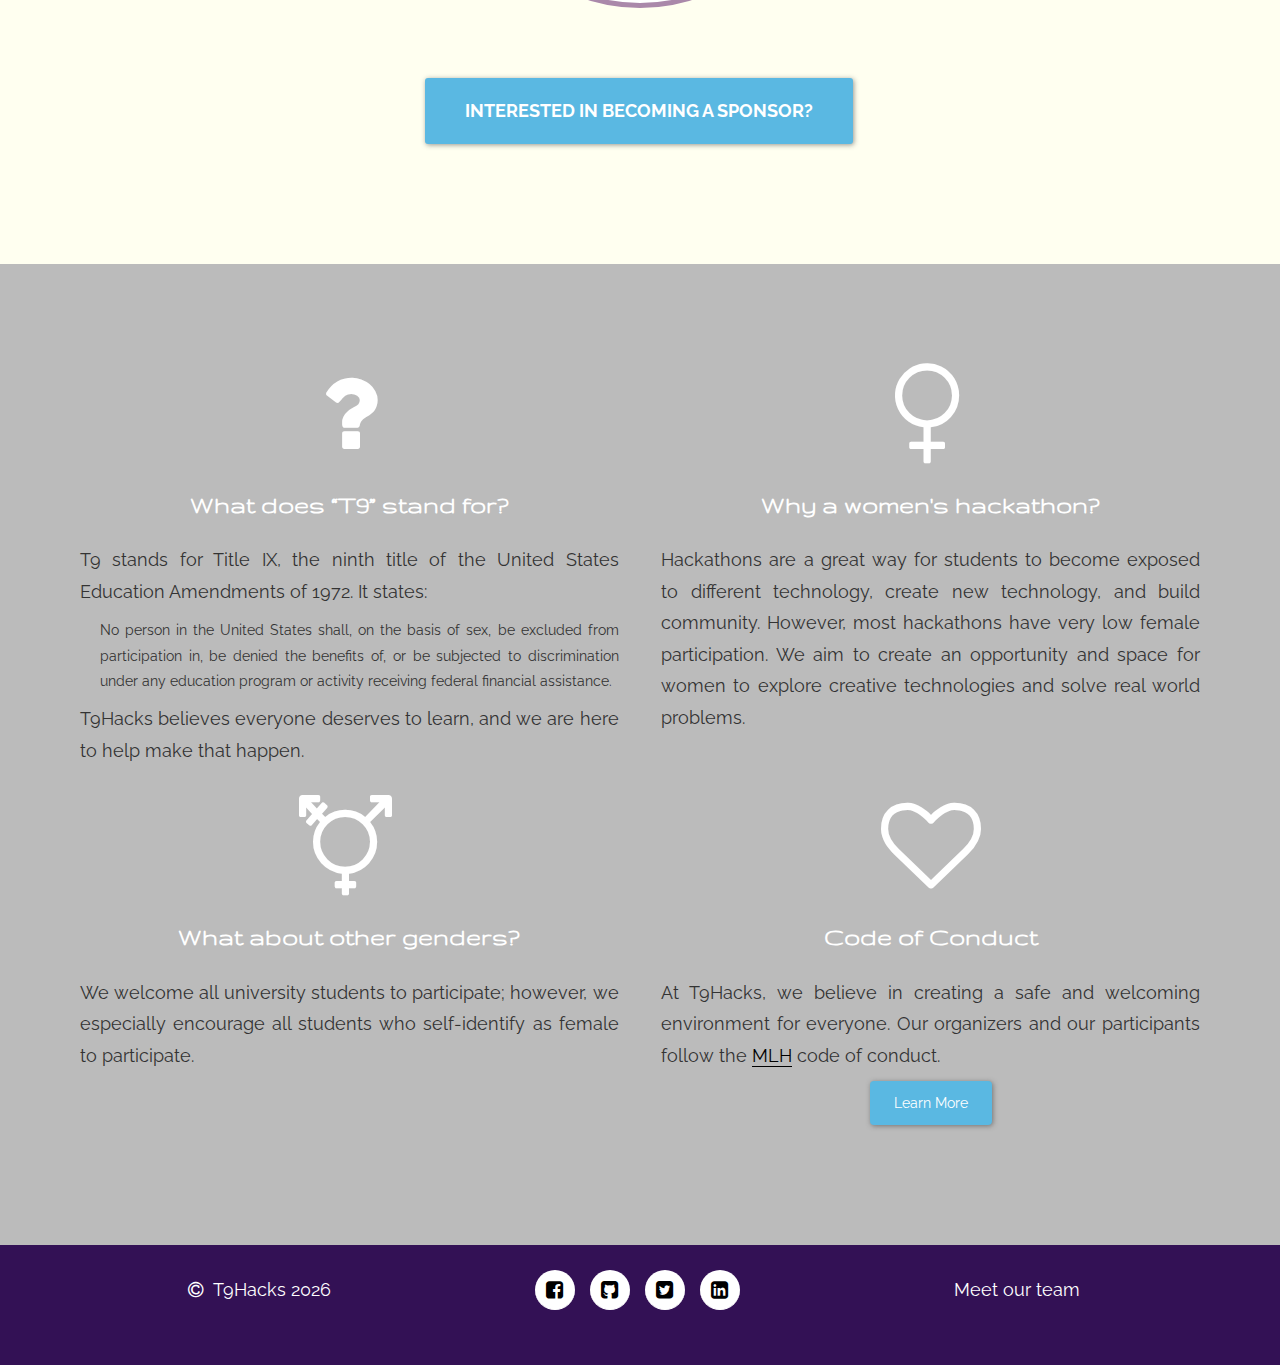
==== commit a5f8d1e7: "Merge branch 'master' of https://github.com/T9Hacks/t9hacks.github.io" ====
--- a/index.html
+++ b/index.html
@@ -299,17 +299,9 @@
             <div class="container">
 
                 <div class="row">
-                    <div class="column6 beta infoSection code-conduct">
-                        <i class="fa fa-heart-o"></i>
-                        <h2 class="white">Code of Conduct</h2>
-                        <p>
-                        	At T9Hacks, we believe in creating a safe and welcoming environment for everyone.  Our organizers and our 
-                        	participants follow the <a href="https://mlh.io/">MLH</a> code of conduct.
-                        </p>
-                        <a href="http://static.mlh.io/docs/mlh-code-of-conduct.pdf" class="btn btn-l" target="_blank">Learn More</a>
-                    </div>
+
                     
-                    <div class="column6 omega infoSection hack-def">
+                    <div class="column6 beta infoSection hack-def">
                         <i class="fa fa-question"></i>
                         <h2 class="white">What does “T9” stand for?</h2>
                         <p>
@@ -323,10 +315,7 @@
                         </p>
                         <p>T9Hacks believes everyone deserves to learn, and we are here to help make that happen.</p>
                     </div>
-				</div>
-                    
-                <div class="row">
-                    <div class="column6 beta infoSection">
+                    <div class="column6 omega infoSection">
                         <i class="fa fa-venus"></i>
                         <h2 class="white">Why a women's hackathon?</h2>
                         <p>
@@ -335,12 +324,25 @@
                             women to explore creative technologies and solve real world problems.
                         </p>
                     </div>
-                    <div class="column6 omega infoSection">
+				</div>
+                    
+                <div class="row">
+
+                    <div class="column6 beta infoSection">
                         <i class="fa fa-transgender-alt"></i>
                         <h2 class="white">What about other genders?</h2>
                         <p>
                             We welcome all university students to participate; however, we especially encourage all students who self-identify as female to participate.
                         </p>
+                    </div>
+                    <div class="column6 omega infoSection code-conduct">
+                        <i class="fa fa-heart-o"></i>
+                        <h2 class="white">Code of Conduct</h2>
+                        <p>
+                        	At T9Hacks, we believe in creating a safe and welcoming environment for everyone.  Our organizers and our 
+                        	participants follow the <a href="https://mlh.io/">MLH</a> code of conduct.
+                        </p>
+                        <a href="http://static.mlh.io/docs/mlh-code-of-conduct.pdf" class="btn btn-l" target="_blank">Learn More</a>
                     </div>
                 </div>
 
@@ -367,7 +369,7 @@
                     </div>
                     <div class="column4">
                         <ul class="list-inline quicklinks">
-                            <li><a href="team.html">Meet our team</a></li>
+                            <li><a href="team.html" class="meetTeam">Meet our team</a></li>
                         </ul>
                     </div>
                 </div>
@@ -406,4 +408,4 @@
         <script src="js/analyticstracking.js"></script>
 
     </body>
-</html>+</html>
--- a/css/hackathon.css
+++ b/css/hackathon.css
@@ -44,7 +44,7 @@
 a {
 	color: #000;
 	text-decoration: none;
-/*	border-bottom: 1px solid #000;*/
+	border-bottom: 1px solid #000;
 }
 a:hover, a:focus, a:active {
 	text-decoration: none;
@@ -438,7 +438,9 @@
 ul.social-buttons li a:hover, ul.social-buttons li a:focus, ul.social-buttons li a:active {
 	background-color: #5ab8e2;
 }
-
+.meetTeam {
+	border-bottom: 0;
+}
 
 @media (min-width: 768px) {
 
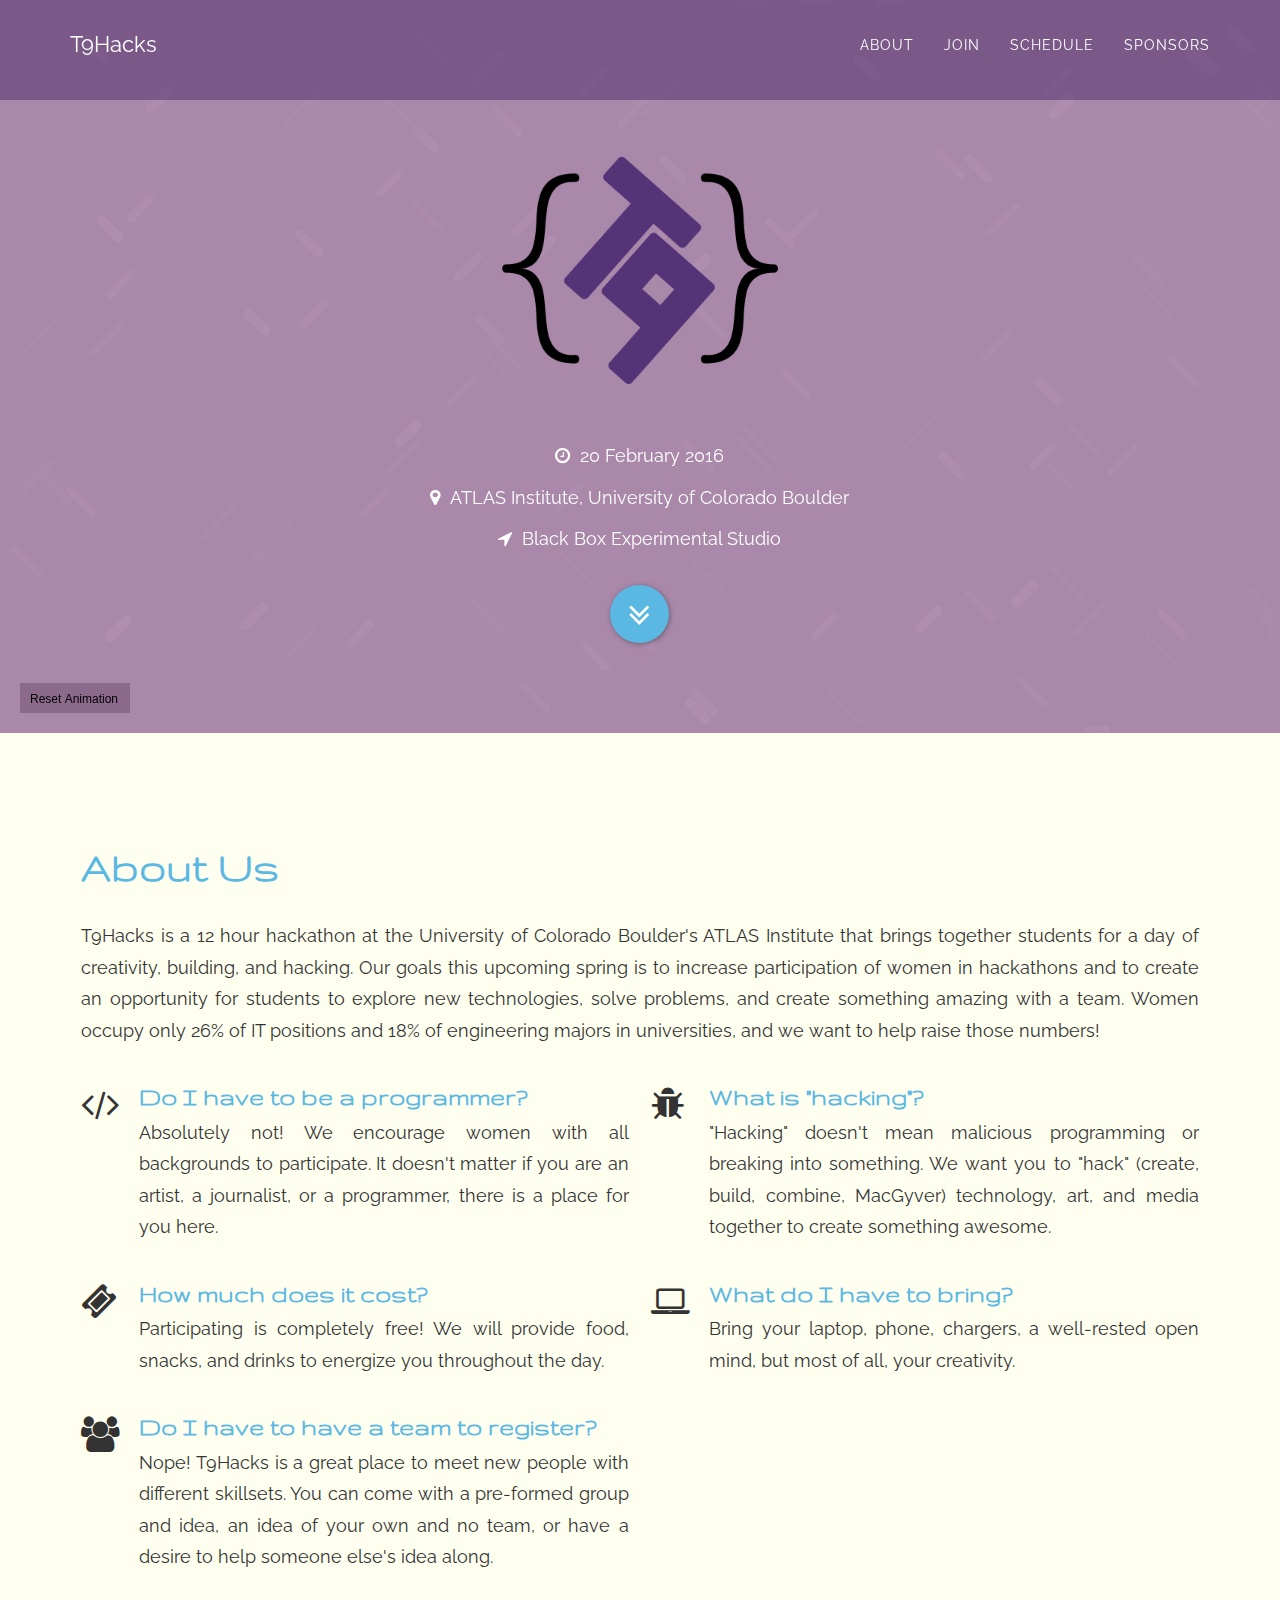
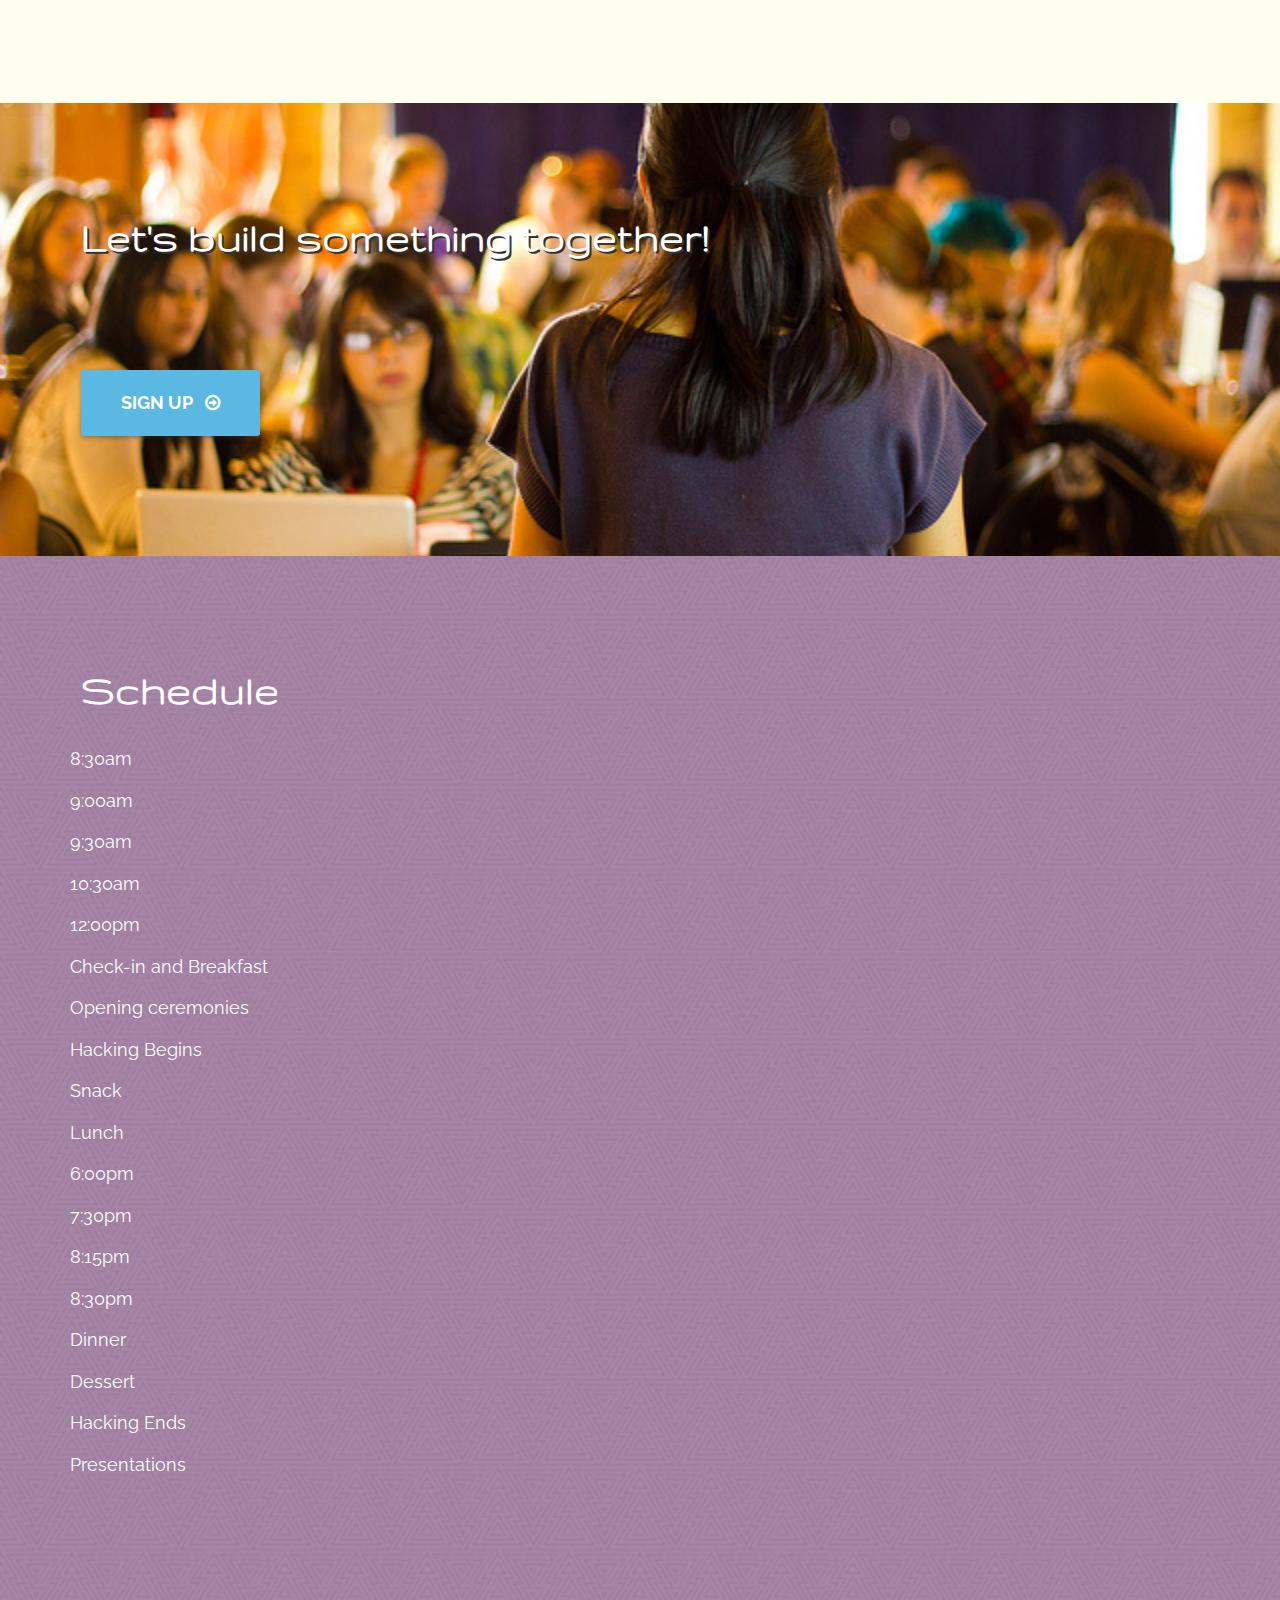
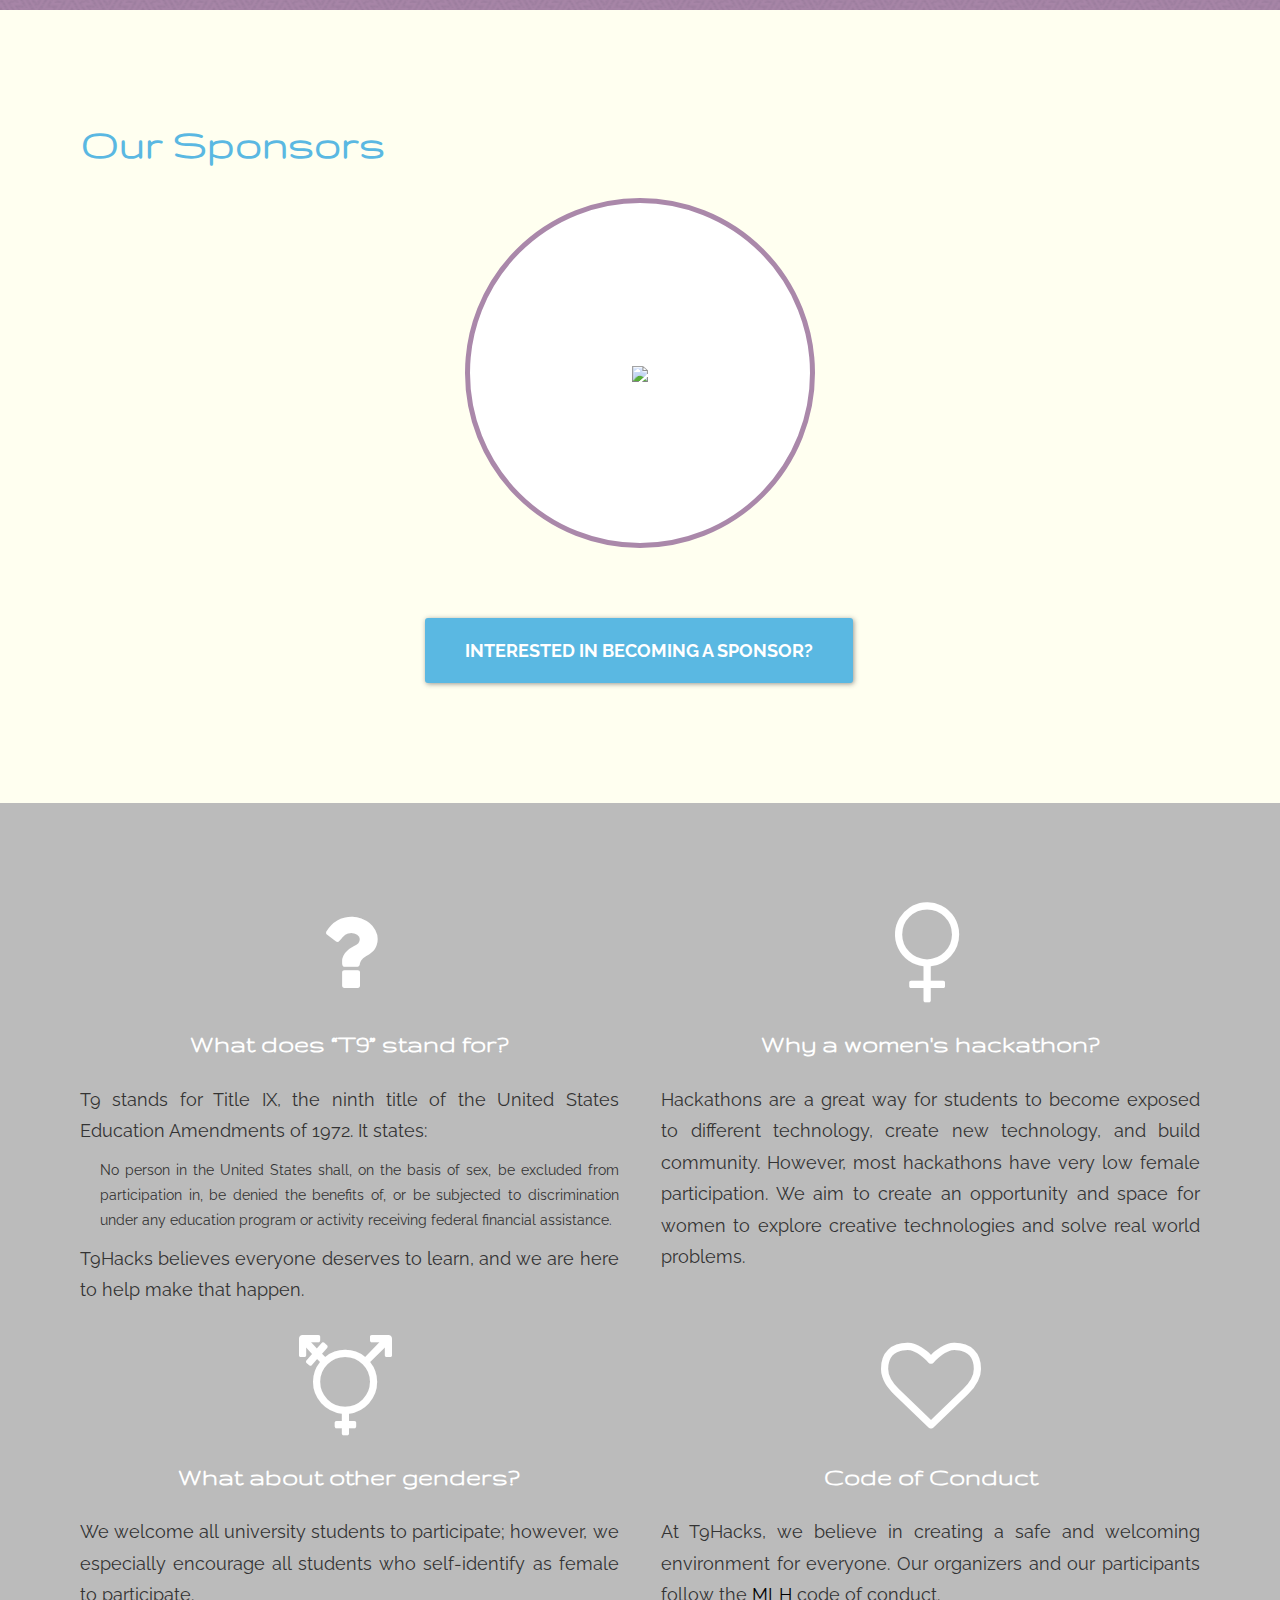
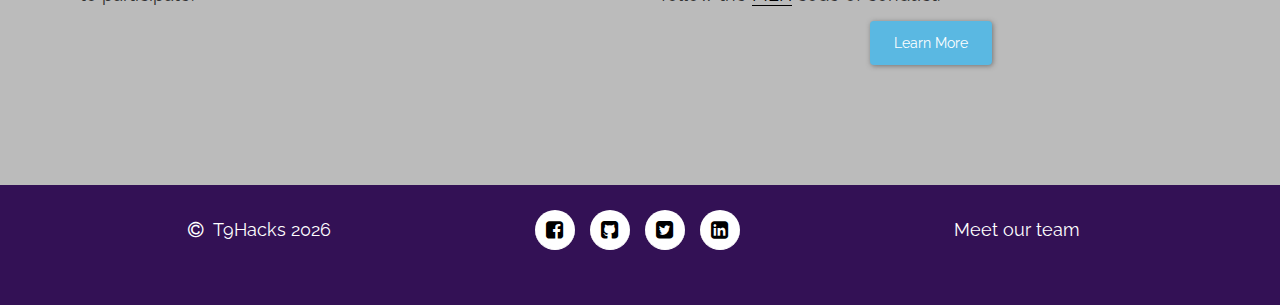
==== commit b385378a: "fixed merge" ====
--- a/index.html
+++ b/index.html
@@ -1,296 +1,296 @@
 <!DOCTYPE html>
 <html>
-    <head>
-
-        <title>T9Hacks</title>
-
-        <meta charset="utf-8">
-        <meta http-equiv="Content-Type" content="text/html; charset=UTF-8">
-        <meta name="viewport" content="width=device-width, initial-scale=1.0">
-
-        <!-- Favicon -->
-        <link rel="shortcut icon" href="images/favicon.ico" type="image/x-icon">
-        <link rel="icon" href="images/favicon.ico" type="image/x-icon">
-
-        <!-- Bootstrap Core CSS -->
-        <link href="plugins/bootstrap/css/bootstrap.min.css" rel="stylesheet">
-
-        <!-- Agency Theme CSS -->
-        <link href="plugins/agency/css/agency.css" rel="stylesheet">
-
-        <!-- Custom Fonts -->
-        <link href="plugins/agency/font-awesome/css/font-awesome.min.css" rel="stylesheet" type="text/css">
-        <link href='https://fonts.googleapis.com/css?family=Raleway' rel='stylesheet' type='text/css'>
-        <link href='https://fonts.googleapis.com/css?family=Gruppo' rel='stylesheet' type='text/css'>
-
-        <!-- Custom CSS -->
-        <link href="css/1140.css" rel="stylesheet" type="text/css" media="all">
-        <link href="css/hackathon.css" rel="stylesheet" type="text/css" media="all">
-
-    </head>
-    <body id="page-top" class="index hackathon">
-
-        <!-- Navigation -->
-        <nav class="navbar navbar-default navbar-fixed-top">
-            <div class="container">
-
-                <!-- Brand and toggle get grouped for better mobile display -->
-                <div class="navbar-header page-scroll">
-                    <button type="button" class="navbar-toggle" data-toggle="collapse" data-target="#bs-example-navbar-collapse-1">
-                        <span class="sr-only">Toggle navigation</span>
-                        <span class="icon-bar"></span>
-                        <span class="icon-bar"></span>
-                        <span class="icon-bar"></span>
-                    </button>
-                    <a class="navbar-brand page-scroll" href="#page-top">T9Hacks</a>
-                </div>
-
-                <!-- Collect the nav links, forms, and other content for toggling -->
-                <div class="collapse navbar-collapse" id="bs-example-navbar-collapse-1">
-                    <ul class="nav navbar-nav navbar-right">
-                        <li class="hidden"><a href="#page-top"></a></li>
-                        <li><a class="page-scroll" href="#questions">About</a></li>
-                        <li><a class="page-scroll" href="#join">Join</a></li>
-                        <li><a class="page-scroll" href="#schedule">Schedule</a></li>
-                        <li><a class="page-scroll" href="#sponsors">Sponsors</a></li>
-                    </ul>
-                </div>
-                <!-- /.navbar-collapse -->
-
-            </div>
-            <!-- /.container-fluid -->
-        </nav>
-
-
-
-
-        <!-- Header -->
-        <header id="header" class="bg-head">
-
-            <canvas id="header-canvas"></canvas>
-
-            <div id="header-container" class="container">
-
-                <div class="hack-header">
-
-                    <div class="row">
-                        <div class="column12">
-                            <img class="logo" src="images/t9hacks_logo_transparent.png" />
-                        </div>
-                    </div>
-
-                    <div class="row">
-                        <div class="column12">
-                            <p><span class="fa fa-clock-o"></span>&nbsp;&nbsp;20 February 2016</p>
-                            <p><span class="fa fa-map-marker"></span>&nbsp;&nbsp;ATLAS Institute, University of Colorado Boulder</p>
-                            <p><span class="fa fa-location-arrow"></span>&nbsp;&nbsp;Black Box Experimental Studio</p>
-                        </div>
-                    </div>
-
-                    <div class="row">
-                        <div class="column12">
-                            <p><a href="#questions" class="page-scroll btn btn-circle"><i class="down fa fa-angle-double-down"></i></a></p>
-                        </div>
-                    </div>
-
-                </div>
-
-            </div>
-
-        </header>
-
-
-        <!-- Questions Section -->
-        <section id="questions" class="bg-cream">
-
-            <div class="container">
-
-                <div class="row">
-                    <div class="column12">
-                        <h1 class="blue">About Us</h1>
-                    </div>
-                </div>
-
-                <div class="row">
-                    <div class="column12">
-                        <p>
-                            T9Hacks is a 12 hour hackathon at the University of Colorado Boulder's ATLAS Institute 
-                            that brings together students for a day of creativity, building, and hacking.
-                            Our goals this upcoming spring is to increase participation of women in hackathons and to create an opportunity for 
-                            students to explore new technologies, solve problems, and create something amazing with a 
-                            team. Women occupy only 26% of IT positions and 18% of engineering majors in universities, and we want to help raise
-                            those numbers!
-                        </p>
-                    </div>
-<!--                    <div class="column8">
-                        <p>
-                            Our goals this upcoming spring is to increase participation of women in hackathons and to create an opportunity for 
-                            students to explore new technologies, solve problems, and create something amazing with a 
-                            team. Women occupy only 26% of IT positions and 18% of engineering majors in universities, and we want to help raise
-                            those numbers!
-                        </p>
-                    </div>-->
-                </div>
-
-                <div class="row">
-                    <div class="column6 faq">
-                        <i class="faq-icon fa fa-code"></i>
-                        <div class="faq-question">
-                            <h2>Do I have to be a programmer?</h2>
-                            <p>
-                                Absolutely not!  We encourage women with all backgrounds to participate.  It doesn't matter
-                                if you are an artist, a journalist, or a programmer, there is a place for you here.
-                            </p>
-                        </div>
-                    </div>
-                    <div class="column6 faq">
-                        <i class="faq-icon fa fa-bug"></i>
-                        <div class="faq-question">
-                            <h2>What is "hacking"?</h2>
-                            <p>
-                                "Hacking" doesn't mean malicious programming or breaking into something.  We want you to "hack" 
-                                (create, build, combine, MacGyver) technology, art, and media together to create something awesome.
-                            </p>
-                        </div>
-                    </div>
-                </div>
-
-                <div class="row">
-                    <div class="column6 faq">
-                        <i class="faq-icon fa fa-ticket"></i>
-                        <div class="faq-question">
-                            <h2>How much does it cost?</h2>
-                            <p>
-                                Participating is completely free! We will provide food, snacks, and drinks to energize you throughout the day.
-                            </p>
-                        </div>
-                    </div>
-                    <div class="column6 faq">
-                        <i class="faq-icon fa fa-laptop"></i>
-                        <div class="faq-question">
-                            <h2>What do I have to bring?</h2>
-                            <p>
-                                Bring your laptop, phone, chargers, a well-rested open mind, but most of all, your creativity.
-                            </p>
-                        </div>
-                    </div>
-                </div>
-
-                <div class="row">
-                	<div class="column6 faq">
-                        <i class="faq-icon fa fa-group"></i>
-                        <div class="faq-question">
-                            <h2>Do I have to have a team to register?</h2>
-                            <p>
-                                Nope!  T9Hacks is a great place to meet new people with different skillsets.  You can come with a 
-                                pre-formed group and idea, an idea of your own and no team, or have a desire to help someone else's idea along.  
-                            </p>
-                        </div>
-                    </div>
-                    
-                </div>
-
-            </div>
-
-        </section>
-
-
-
-        <!-- Join Section -->
-        <section id="join" class="bg-image bg-sign-up">
-            <div class="container">
-                <div class="column12">
-                    <div class="row">
-                        <h1 class="white">Let's build something together!</h1>
-                        <a href="signup.html" class="btn btn-xl" target="_blank">Sign Up &nbsp; <i class="fa fa-arrow-circle-o-right"></i></a>
-                    </div>
-                </div>
-            </div>
-        </section>
-
-
-
-        <!-- Schedule Section -->
-        <section id="schedule" class="bg-purple">
-            <div class="container">
-
-                <div class="row">
-                    <div class="column12">
-                        <h1>Schedule</h1>
-                    </div>
-                </div>
-
-                <div class="row schedule">
-
-                    <div class="column6 scheduleSection">
-                        <div class="column3 beta times">
-                            <p>8:30am</p>
-                            <p>9:00am</p>
-                            <p>9:30am</p>
-                            <p>10:30am</p>
-                            <p>12:00pm</p>
-                        </div>
-                        <div class="column9 omega events">
-                            <p>Check-in and Breakfast</p>
-                            <p>Opening ceremonies</p>
-                            <p>Hacking Begins</p>
-                            <p>Snack</p>
-                            <p>Lunch</p>
-                        </div>
-                    </div>
-
-                    <div class="column6 scheduleSection">
-                        <div class="column3 beta times">
-                            <p>6:00pm</p>
-                            <p>7:30pm</p>
-                            <p>8:15pm</p>
-                            <p>8:30pm</p>
-                        </div>
-                        <div class="column9 omega events">
-                            <p>Dinner</p>
-                            <p>Dessert</p>
-                            <p>Hacking Ends</p>
-                            <p>Presentations</p>
-                        </div>
-                    </div>
-
-                </div>
-
-            </div>
-        </section>
-
-
-
-        <!-- Sponsors Section -->
-        <section id="sponsors" class="bg-cream">
-            <div class="container">
-
-                <div class="row">
-                    <div class="column12">
-                        <h1 class="blue">Our Sponsors</h1>
-                    </div>
-                </div>
-
-                <div class="row">
-                	<div class="column4 sponsor">&nbsp;</div>
-                    <div class="column4 sponsor">
-                        <a class="sponsor1" href="http://atlas.colorado.edu/" target="_blank">
-                            <img src="images/sponsors/atlas_logo_transparent.png" />
-                        </a>
-                    </div>
-                    <div class="column4 sponsor">&nbsp;</div>
-                </div>
-
-				<div class="row">
-                	<div class="column12">
-                		<div class="sponsorInterested">
-                			<a href="MAILTO:brittany.kos@colorado.edu, jessica.albarian@colorado.edu" class="btn btn-xl">Interested in becoming a sponsor?</a>
-                		</div>
-                	</div>
-                </div>
-                
-            </div>
-        </section>
+	<head>
+
+		<title>T9Hacks</title>
+
+		<meta charset="utf-8">
+		<meta http-equiv="Content-Type" content="text/html; charset=UTF-8">
+		<meta name="viewport" content="width=device-width, initial-scale=1.0">
+
+		<!-- Favicon -->
+		<link rel="shortcut icon" href="images/favicon.ico" type="image/x-icon">
+		<link rel="icon" href="images/favicon.ico" type="image/x-icon">
+
+		<!-- Bootstrap Core CSS -->
+		<link href="plugins/bootstrap/css/bootstrap.min.css" rel="stylesheet">
+
+		<!-- Agency Theme CSS -->
+		<link href="plugins/agency/css/agency.css" rel="stylesheet">
+
+		<!-- Custom Fonts -->
+		<link href="plugins/agency/font-awesome/css/font-awesome.min.css" rel="stylesheet" type="text/css">
+		<link href='https://fonts.googleapis.com/css?family=Raleway' rel='stylesheet' type='text/css'>
+		<link href='https://fonts.googleapis.com/css?family=Gruppo' rel='stylesheet' type='text/css'>
+
+		<!-- Custom CSS -->
+		<link href="css/1140.css" rel="stylesheet" type="text/css" media="all">
+		<link href="css/hackathon.css" rel="stylesheet" type="text/css" media="all">
+
+	</head>
+	<body id="page-top" class="index hackathon">
+
+		<!-- Navigation -->
+		<nav class="navbar navbar-default navbar-fixed-top">
+			<div class="container">
+
+				<!-- Brand and toggle get grouped for better mobile display -->
+				<div class="navbar-header page-scroll">
+					<button type="button" class="navbar-toggle" data-toggle="collapse" data-target="#bs-example-navbar-collapse-1">
+						<span class="sr-only">Toggle navigation</span>
+						<span class="icon-bar"></span>
+						<span class="icon-bar"></span>
+						<span class="icon-bar"></span>
+					</button>
+					<a class="navbar-brand page-scroll" href="#page-top">T9Hacks</a>
+				</div>
+
+				<!-- Collect the nav links, forms, and other content for toggling -->
+				<div class="collapse navbar-collapse" id="bs-example-navbar-collapse-1">
+					<ul class="nav navbar-nav navbar-right">
+						<li class="hidden"><a href="#page-top"></a></li>
+						<li><a class="page-scroll" href="#questions">About</a></li>
+						<li><a class="page-scroll" href="#join">Join</a></li>
+						<li><a class="page-scroll" href="#schedule">Schedule</a></li>
+						<li><a class="page-scroll" href="#sponsors">Sponsors</a></li>
+					</ul>
+				</div>
+				<!-- /.navbar-collapse -->
+
+			</div>
+			<!-- /.container-fluid -->
+		</nav>
+
+
+
+
+		<!-- Header -->
+		<header id="header" class="bg-head">
+
+			<canvas id="header-canvas"></canvas>
+
+			<div id="header-container" class="container">
+
+				<div class="hack-header">
+
+					<div class="row">
+						<div class="column12">
+							<img class="logo" src="images/t9hacks_logo_transparent.png" />
+						</div>
+					</div>
+
+					<div class="row">
+						<div class="column12">
+							<p><span class="fa fa-clock-o"></span>&nbsp;&nbsp;20 February 2016</p>
+							<p><span class="fa fa-map-marker"></span>&nbsp;&nbsp;ATLAS Institute, University of Colorado Boulder</p>
+							<p><span class="fa fa-location-arrow"></span>&nbsp;&nbsp;Black Box Experimental Studio</p>
+						</div>
+					</div>
+
+					<div class="row">
+						<div class="column12">
+							<p><a href="#questions" class="page-scroll btn btn-circle"><i class="down fa fa-angle-double-down"></i></a></p>
+						</div>
+					</div>
+
+				</div>
+
+			</div>
+
+		</header>
+
+
+		<!-- Questions Section -->
+		<section id="questions" class="bg-cream">
+
+			<div class="container">
+
+				<div class="row">
+					<div class="column12">
+						<h1 class="blue">About Us</h1>
+					</div>
+				</div>
+
+				<div class="row">
+					<div class="column12">
+						<p>
+							T9Hacks is a 12 hour hackathon at the University of Colorado Boulder's ATLAS Institute 
+							that brings together students for a day of creativity, building, and hacking.
+							Our goals this upcoming spring is to increase participation of women in hackathons and to create an opportunity for 
+							students to explore new technologies, solve problems, and create something amazing with a 
+							team. Women occupy only 26% of IT positions and 18% of engineering majors in universities, and we want to help raise
+							those numbers!
+						</p>
+					</div>
+<!--					<div class="column8">
+						<p>
+							Our goals this upcoming spring is to increase participation of women in hackathons and to create an opportunity for 
+							students to explore new technologies, solve problems, and create something amazing with a 
+							team. Women occupy only 26% of IT positions and 18% of engineering majors in universities, and we want to help raise
+							those numbers!
+						</p>
+					</div>-->
+				</div>
+
+				<div class="row">
+					<div class="column6 faq">
+						<i class="faq-icon fa fa-code"></i>
+						<div class="faq-question">
+							<h2>Do I have to be a programmer?</h2>
+							<p>
+								Absolutely not!  We encourage women with all backgrounds to participate.  It doesn't matter
+								if you are an artist, a journalist, or a programmer, there is a place for you here.
+							</p>
+						</div>
+					</div>
+					<div class="column6 faq">
+						<i class="faq-icon fa fa-bug"></i>
+						<div class="faq-question">
+							<h2>What is "hacking"?</h2>
+							<p>
+								"Hacking" doesn't mean malicious programming or breaking into something.  We want you to "hack" 
+								(create, build, combine, MacGyver) technology, art, and media together to create something awesome.
+							</p>
+						</div>
+					</div>
+				</div>
+
+				<div class="row">
+					<div class="column6 faq">
+						<i class="faq-icon fa fa-ticket"></i>
+						<div class="faq-question">
+							<h2>How much does it cost?</h2>
+							<p>
+								Participating is completely free! We will provide food, snacks, and drinks to energize you throughout the day.
+							</p>
+						</div>
+					</div>
+					<div class="column6 faq">
+						<i class="faq-icon fa fa-laptop"></i>
+						<div class="faq-question">
+							<h2>What do I have to bring?</h2>
+							<p>
+								Bring your laptop, phone, chargers, a well-rested open mind, but most of all, your creativity.
+							</p>
+						</div>
+					</div>
+				</div>
+
+				<div class="row">
+					<div class="column6 faq">
+						<i class="faq-icon fa fa-group"></i>
+						<div class="faq-question">
+							<h2>Do I have to have a team to register?</h2>
+							<p>
+								Nope!  T9Hacks is a great place to meet new people with different skillsets.  You can come with a 
+								pre-formed group and idea, an idea of your own and no team, or have a desire to help someone else's idea along.  
+							</p>
+						</div>
+					</div>
+					
+				</div>
+
+			</div>
+
+		</section>
+
+
+
+		<!-- Join Section -->
+		<section id="join" class="bg-image bg-sign-up">
+			<div class="container">
+				<div class="column12">
+					<div class="row">
+						<h1 class="white">Let's build something together!</h1>
+						<div class="signupBtn">
+							<a href="signup.html" class="btn btn-xl" target="_blank">Sign Up &nbsp; <i class="fa fa-arrow-circle-o-right"></i></a>
+						</div>
+					</div>
+				</div>
+			</div>
+		</section>
+
+
+
+		<!-- Schedule Section -->
+		<section id="schedule" class="bg-purple">
+			<div class="container">
+
+				<div class="row">
+					<div class="column12">
+						<h1>Schedule</h1>
+					</div>
+				</div>
+
+				<div class="row">
+					<div class="scheduleOuter"><div class="scheduleInner">
+						<div class="scheduleSection">
+							<div class="times">
+								<p>8:30am</p>
+								<p>9:00am</p>
+								<p>9:30am</p>
+								<p>10:30am</p>
+								<p>12:00pm</p>
+							</div>
+							<div class="events">
+								<p>Check-in and Breakfast</p>
+								<p>Opening ceremonies</p>
+								<p>Hacking Begins</p>
+								<p>Snack</p>
+								<p>Lunch</p>
+							</div>
+						</div>
+						<div class="scheduleSection">
+							<div class="times">
+								<p>6:00pm</p>
+								<p>7:30pm</p>
+								<p>8:15pm</p>
+								<p>8:30pm</p>
+							</div>
+							<div class="events">
+								<p>Dinner</p>
+								<p>Dessert</p>
+								<p>Hacking Ends</p>
+								<p>Presentations</p>
+							</div>
+						</div>
+					</div></div>
+				</div>
+
+			</div>
+		</section>
+
+
+
+		<!-- Sponsors Section -->
+		<section id="sponsors" class="bg-cream">
+			<div class="container">
+
+				<div class="row">
+					<div class="column12">
+						<h1 class="blue">Our Sponsors</h1>
+					</div>
+				</div>
+
+				<div class="row">
+					<div class="column4 sponsor">&nbsp;</div>
+					<div class="column4 sponsor">
+						<div class="sponsor1">
+							<img src="images/sponsors/atlas_logo_transparent.png" />
+						</div>
+					</div>
+				</div>
+
+				<div class="row">
+					<div class="column12">
+						<div class="sponsorInterested">
+							<a href="MAILTO:brittany.kos@colorado.edu, jessica.albarian@colorado.edu" class="btn btn-xl">Interested in becoming a sponsor?</a>
+						</div>
+					</div>
+				</div>
+				
+			</div>
+		</section>
 
 
 
